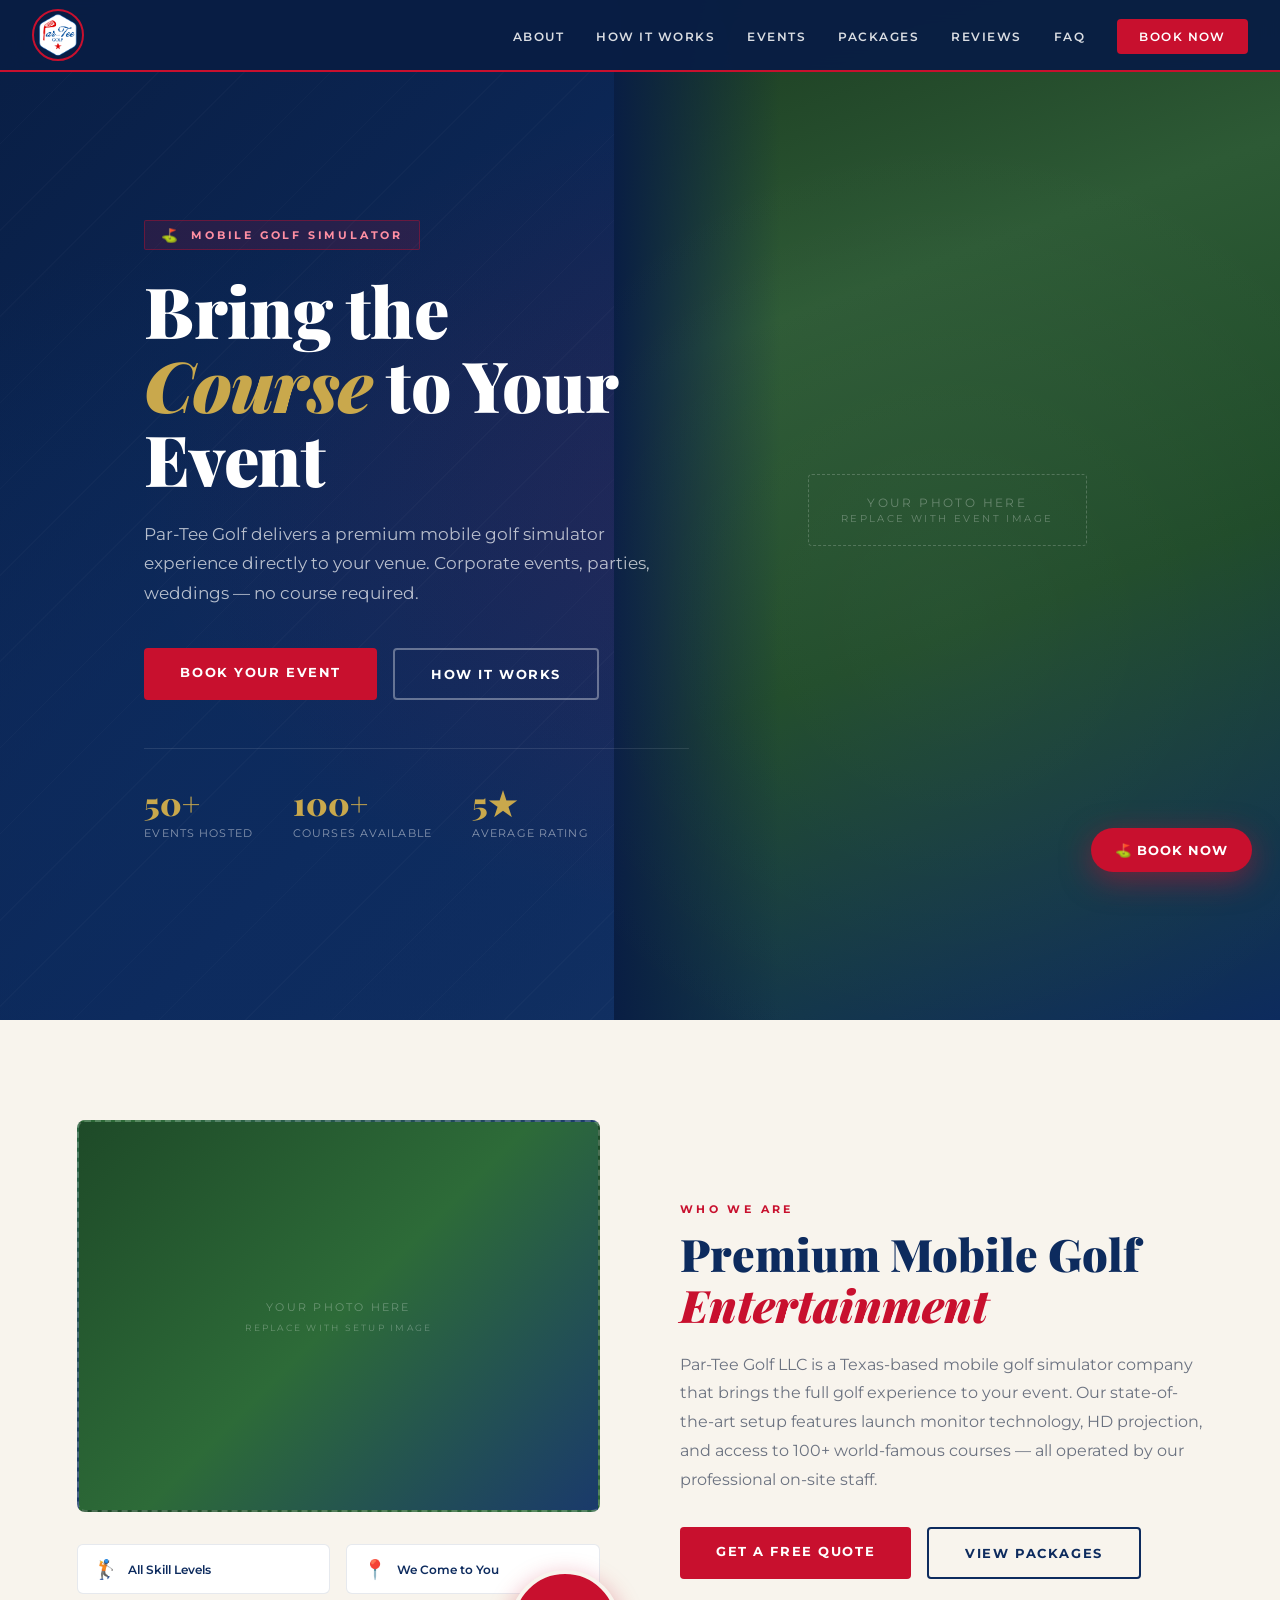
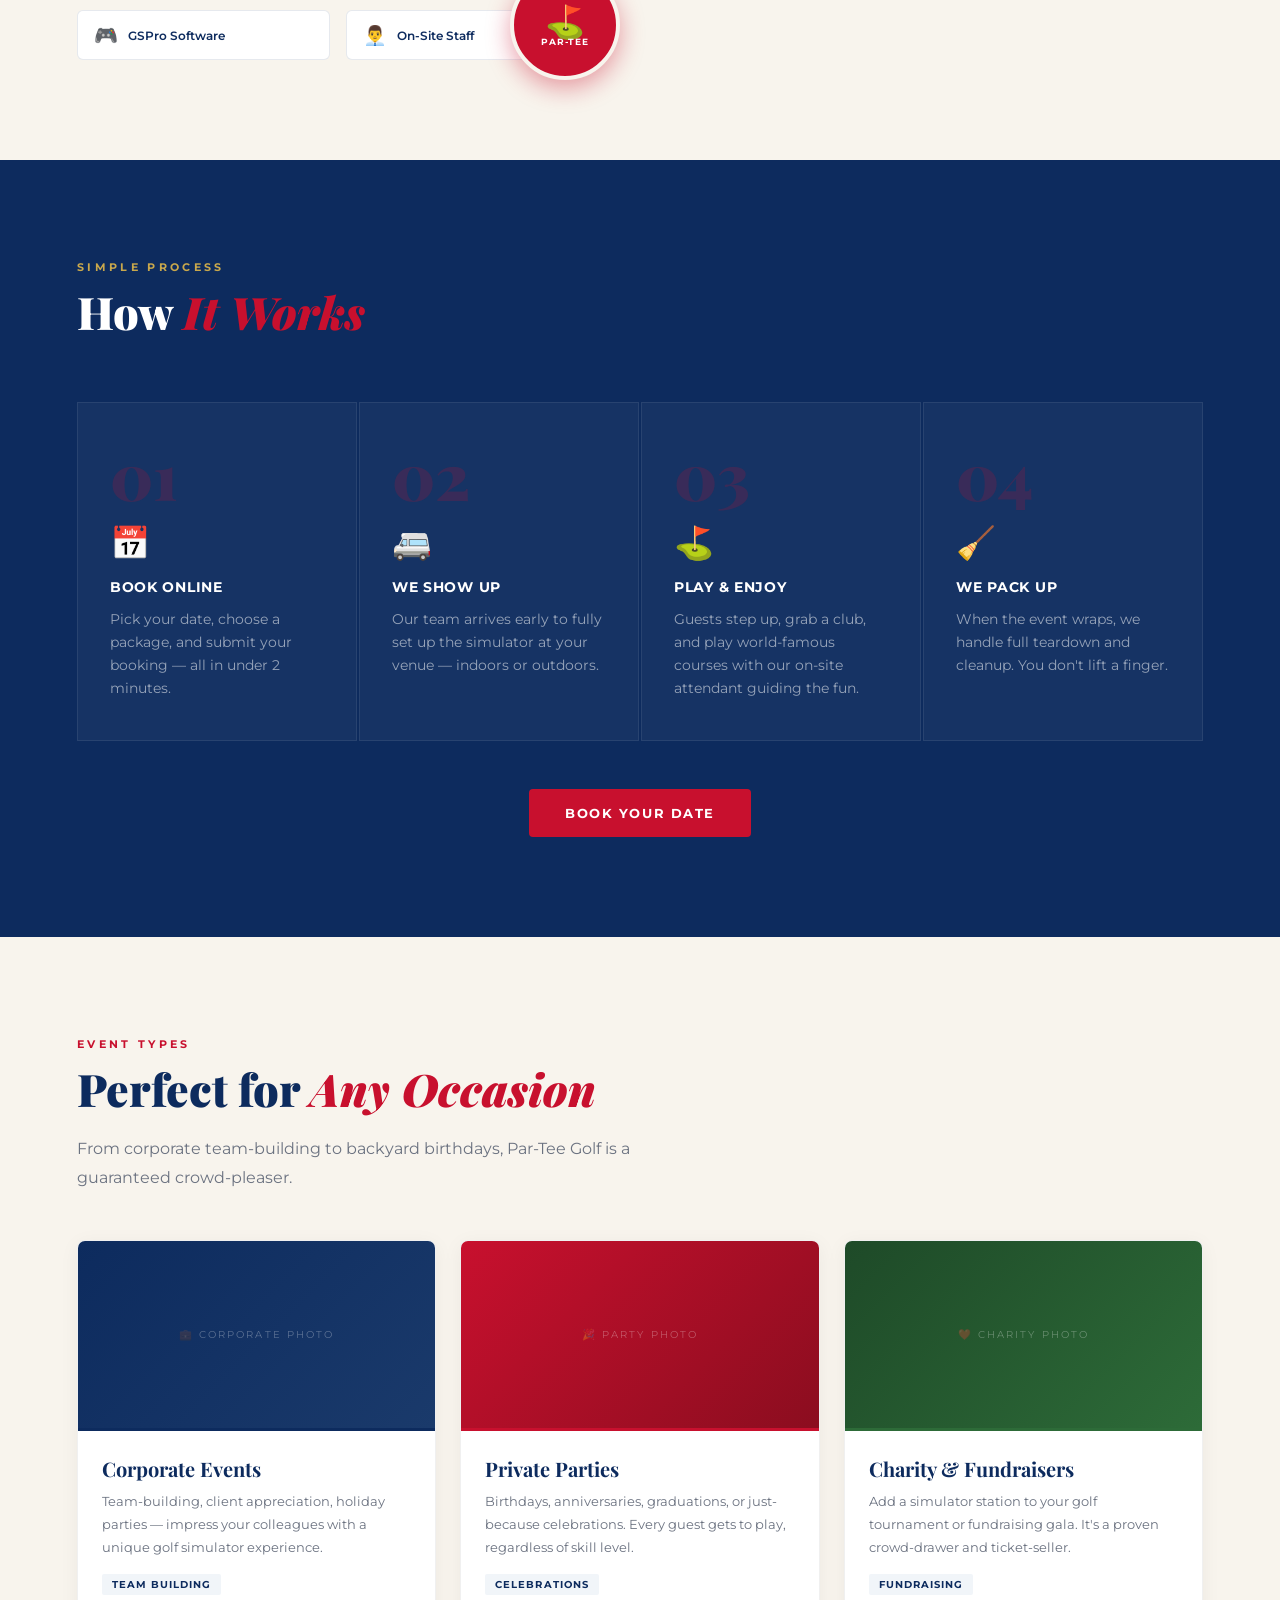
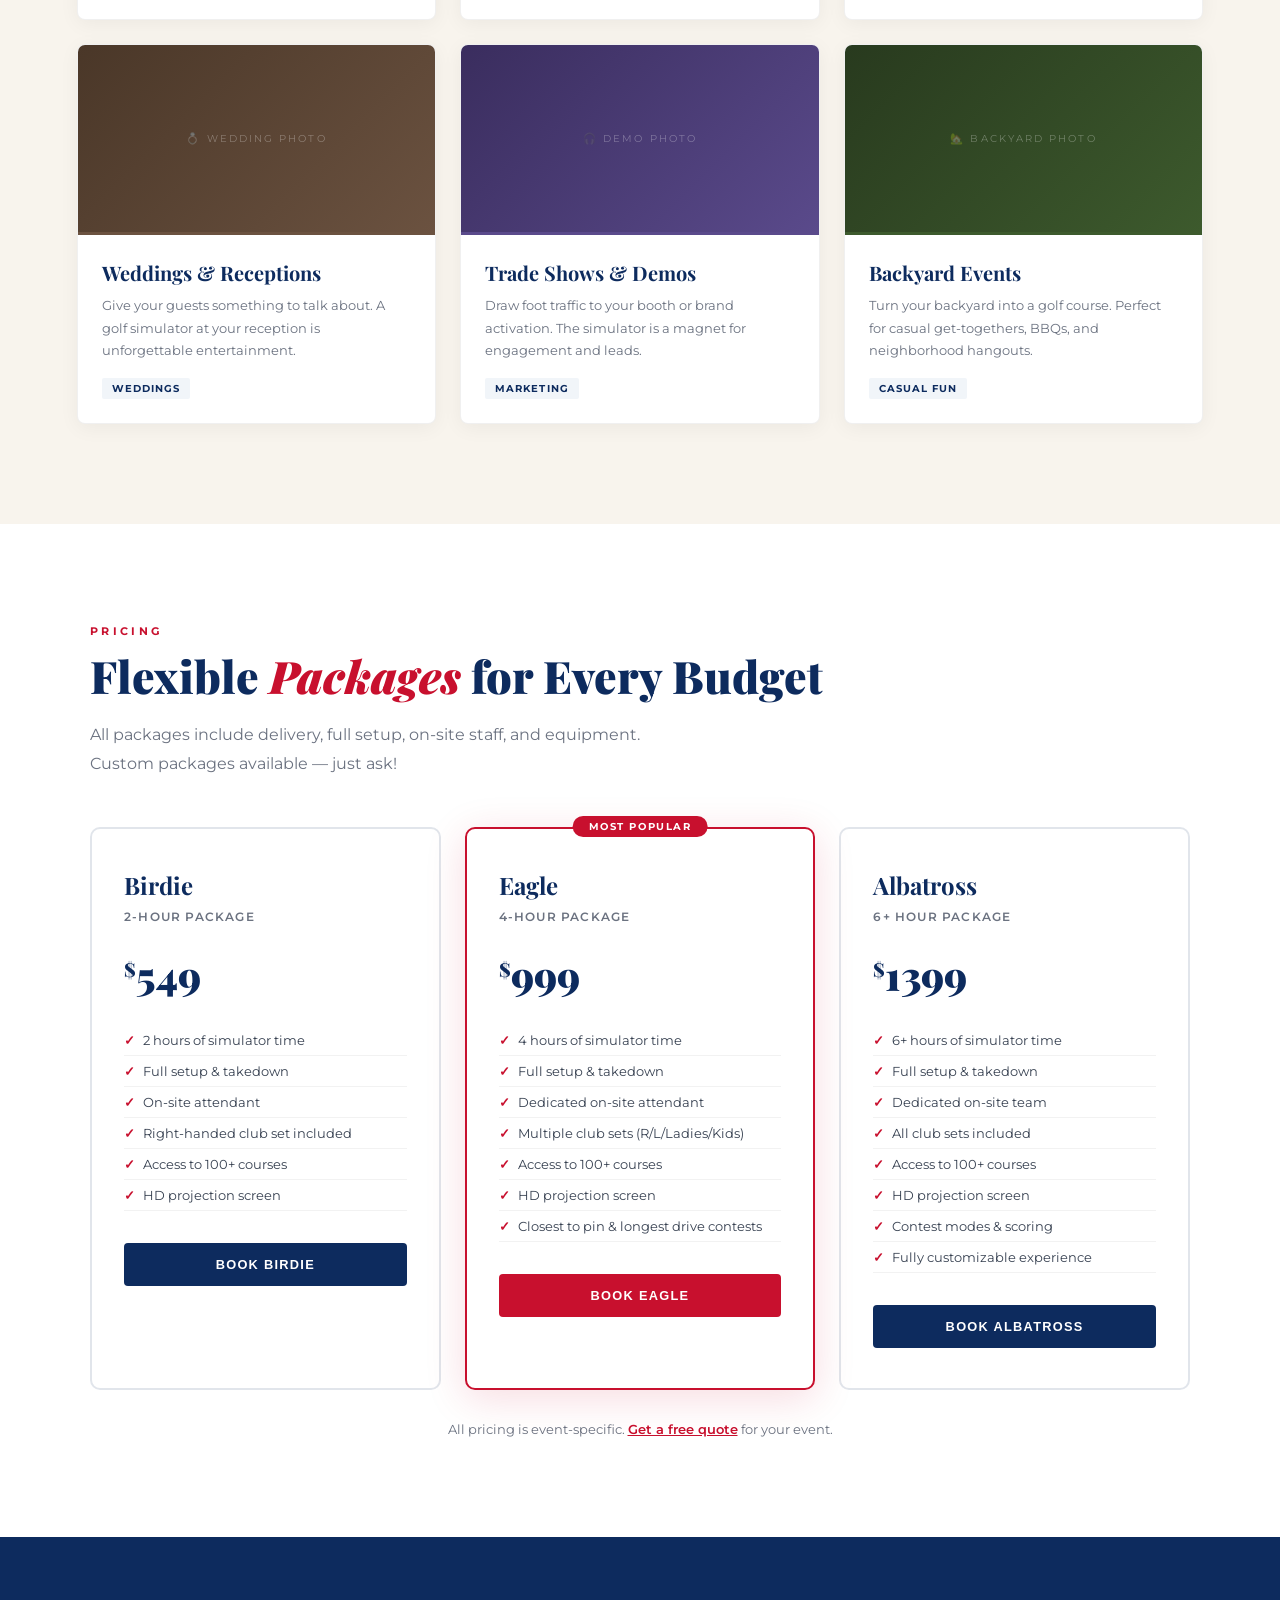
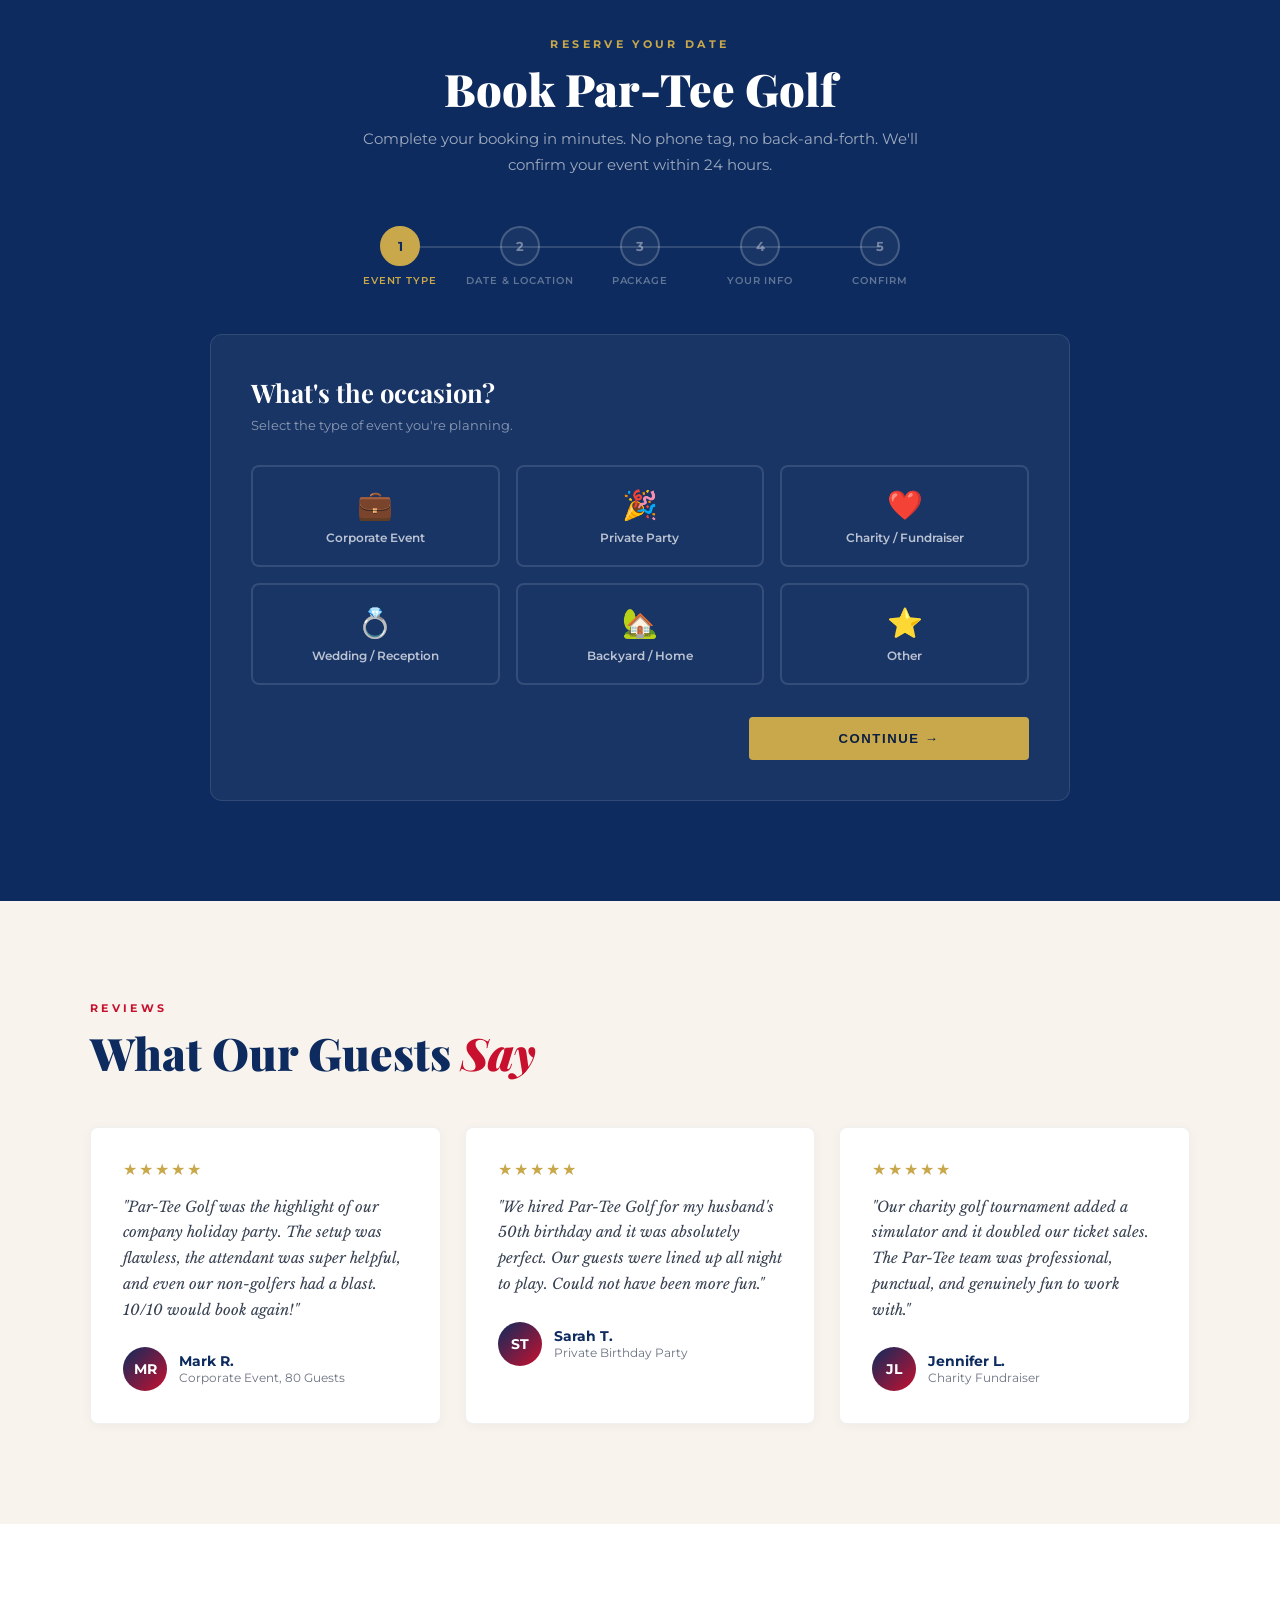
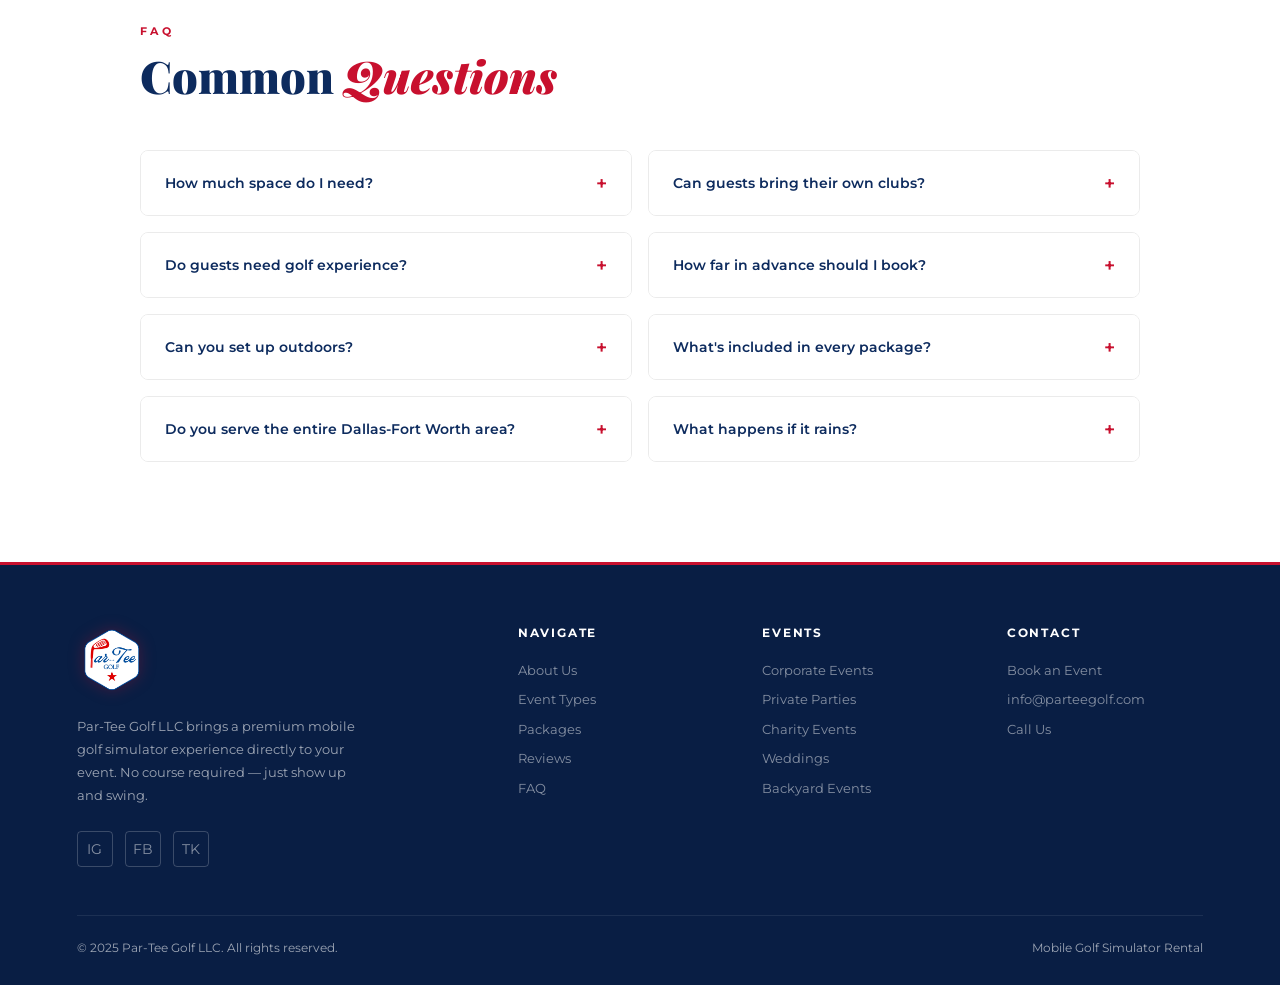
==== Index.html @ a539ea11 "Index.html" ====
<!DOCTYPE html>
<html lang="en">
<head>
<meta charset="UTF-8">
<meta name="viewport" content="width=device-width, initial-scale=1.0">
<title>Par-Tee Golf | Mobile Golf Simulator</title>
<link rel="preconnect" href="https://fonts.googleapis.com">
<link rel="preconnect" href="https://fonts.gstatic.com" crossorigin>
<link href="https://fonts.googleapis.com/css2?family=Playfair+Display:wght@700;900&family=Libre+Baskerville:ital,wght@0,400;0,700;1,400&family=Montserrat:wght@400;500;600;700&display=swap" rel="stylesheet">
<link rel="stylesheet" href="styles.css">
</head>
<body>

<!-- NAV -->
<nav>
  <a class="nav-logo" href="#">
    <img src="logo.png" alt="Par-Tee Golf">
  </a>
  <ul class="nav-links">
    <li><a href="#about">About</a></li>
    <li><a href="#how">How It Works</a></li>
    <li><a href="#services">Events</a></li>
    <li><a href="#packages">Packages</a></li>
    <li><a href="#reviews">Reviews</a></li>
    <li><a href="#faq">FAQ</a></li>
    <li><a href="#booking" class="nav-cta">Book Now</a></li>
  </ul>
</nav>

<!-- HERO -->
<section class="hero" id="home">
  <div class="hero-bg"></div>
  <div class="hero-lines"></div>
  <div class="hero-img-placeholder">
    <div class="hero-photo-label">Your Photo Here<br><small>Replace with event image</small></div>
  </div>
  <div class="hero-content">
    <div class="hero-eyebrow"><span>&#9971;</span> Mobile Golf Simulator</div>
    <h1>Bring the <em>Course</em> to Your Event</h1>
    <p class="hero-sub">Par-Tee Golf delivers a premium mobile golf simulator experience directly to your venue. Corporate events, parties, weddings — no course required.</p>
    <div class="hero-btns">
      <a href="#booking" class="btn-primary">Book Your Event</a>
      <a href="#how" class="btn-outline">How It Works</a>
    </div>
    <div class="hero-stats">
      <div><div class="stat-num">50+</div><div class="stat-label">Events Hosted</div></div>
      <div><div class="stat-num">100+</div><div class="stat-label">Courses Available</div></div>
      <div><div class="stat-num">5&#9733;</div><div class="stat-label">Average Rating</div></div>
    </div>
  </div>
</section>

<!-- ABOUT -->
<section class="about" id="about">
  <div class="about-grid">
    <div class="about-visual">
      <div class="about-photo">Your Photo Here<br><small>Replace with setup image</small></div>
      <div class="about-badge">&#9971;<small>Par-Tee</small></div>
      <div class="about-features">
        <div class="feature-pill"><span class="icon">&#127948;&#65039;</span> All Skill Levels</div>
        <div class="feature-pill"><span class="icon">&#128205;</span> We Come to You</div>
        <div class="feature-pill"><span class="icon">&#127918;</span> GSPro Software</div>
        <div class="feature-pill"><span class="icon">&#128104;&#8205;&#128188;</span> On-Site Staff</div>
      </div>
    </div>
    <div>
      <div class="section-eyebrow">Who We Are</div>
      <h2 class="section-title">Premium Mobile Golf <em>Entertainment</em></h2>
      <p class="section-desc">Par-Tee Golf LLC is a Texas-based mobile golf simulator company that brings the full golf experience to your event. Our state-of-the-art setup features launch monitor technology, HD projection, and access to 100+ world-famous courses — all operated by our professional on-site staff.</p>
      <div style="margin-top:2rem;display:flex;gap:1rem;flex-wrap:wrap;">
        <a href="#booking" class="btn-primary">Get a Free Quote</a>
        <a href="#packages" class="btn-outline" style="color:var(--navy);border-color:var(--navy);">View Packages</a>
      </div>
    </div>
  </div>
</section>

<!-- HOW IT WORKS -->
<section class="how" id="how">
  <div style="max-width:1200px;margin:0 auto;">
    <div class="section-eyebrow" style="color:var(--gold);">Simple Process</div>
    <h2 class="section-title">How <em>It Works</em></h2>
  </div>
  <div class="steps">
    <div class="step">
      <div class="step-num">01</div><div class="step-icon">&#128197;</div>
      <h3>Book Online</h3><p>Pick your date, choose a package, and submit your booking — all in under 2 minutes.</p>
    </div>
    <div class="step">
      <div class="step-num">02</div><div class="step-icon">&#128656;</div>
      <h3>We Show Up</h3><p>Our team arrives early to fully set up the simulator at your venue — indoors or outdoors.</p>
    </div>
    <div class="step">
      <div class="step-num">03</div><div class="step-icon">&#9971;</div>
      <h3>Play &amp; Enjoy</h3><p>Guests step up, grab a club, and play world-famous courses with our on-site attendant guiding the fun.</p>
    </div>
    <div class="step">
      <div class="step-num">04</div><div class="step-icon">&#129529;</div>
      <h3>We Pack Up</h3><p>When the event wraps, we handle full teardown and cleanup. You don't lift a finger.</p>
    </div>
  </div>
  <div style="text-align:center;margin-top:3rem;">
    <a href="#booking" class="btn-primary">Book Your Date</a>
  </div>
</section>

<!-- SERVICES -->
<section class="services" id="services">
  <div style="max-width:1200px;margin:0 auto;">
    <div class="section-eyebrow">Event Types</div>
    <h2 class="section-title">Perfect for <em>Any Occasion</em></h2>
    <p class="section-desc">From corporate team-building to backyard birthdays, Par-Tee Golf is a guaranteed crowd-pleaser.</p>
  </div>
  <div class="services-grid">
    <div class="service-card">
      <div class="service-img corp">&#128188; Corporate Photo</div>
      <div class="service-body"><h3>Corporate Events</h3><p>Team-building, client appreciation, holiday parties — impress your colleagues with a unique golf simulator experience.</p><span class="service-tag">Team Building</span></div>
    </div>
    <div class="service-card">
      <div class="service-img party">&#127881; Party Photo</div>
      <div class="service-body"><h3>Private Parties</h3><p>Birthdays, anniversaries, graduations, or just-because celebrations. Every guest gets to play, regardless of skill level.</p><span class="service-tag">Celebrations</span></div>
    </div>
    <div class="service-card">
      <div class="service-img charity">&#10084;&#65039; Charity Photo</div>
      <div class="service-body"><h3>Charity &amp; Fundraisers</h3><p>Add a simulator station to your golf tournament or fundraising gala. It's a proven crowd-drawer and ticket-seller.</p><span class="service-tag">Fundraising</span></div>
    </div>
    <div class="service-card">
      <div class="service-img wedding">&#128141; Wedding Photo</div>
      <div class="service-body"><h3>Weddings &amp; Receptions</h3><p>Give your guests something to talk about. A golf simulator at your reception is unforgettable entertainment.</p><span class="service-tag">Weddings</span></div>
    </div>
    <div class="service-card">
      <div class="service-img demo">&#127911; Demo Photo</div>
      <div class="service-body"><h3>Trade Shows &amp; Demos</h3><p>Draw foot traffic to your booth or brand activation. The simulator is a magnet for engagement and leads.</p><span class="service-tag">Marketing</span></div>
    </div>
    <div class="service-card">
      <div class="service-img backyard">&#127969; Backyard Photo</div>
      <div class="service-body"><h3>Backyard Events</h3><p>Turn your backyard into a golf course. Perfect for casual get-togethers, BBQs, and neighborhood hangouts.</p><span class="service-tag">Casual Fun</span></div>
    </div>
  </div>
</section>

<!-- PACKAGES -->
<section class="packages" id="packages">
  <div style="max-width:1100px;margin:0 auto;">
    <div class="section-eyebrow">Pricing</div>
    <h2 class="section-title">Flexible <em>Packages</em> for Every Budget</h2>
    <p class="section-desc">All packages include delivery, full setup, on-site staff, and equipment. Custom packages available — just ask!</p>
  </div>
  <div class="packages-grid">
    <div class="pkg">
      <div class="pkg-name">Birdie</div>
      <div class="pkg-duration">2-Hour Package</div>
      <div class="pkg-price"><sup>$</sup>549</div>
      <ul class="pkg-features">
        <li>2 hours of simulator time</li>
        <li>Full setup &amp; takedown</li>
        <li>On-site attendant</li>
        <li>Right-handed club set included</li>
        <li>Access to 100+ courses</li>
        <li>HD projection screen</li>
      </ul>
      <button class="btn-pkg" onclick="startBooking('Birdie')">Book Birdie</button>
    </div>
    <div class="pkg featured">
      <div class="pkg-badge">Most Popular</div>
      <div class="pkg-name">Eagle</div>
      <div class="pkg-duration">4-Hour Package</div>
      <div class="pkg-price"><sup>$</sup>999</div>
      <ul class="pkg-features">
        <li>4 hours of simulator time</li>
        <li>Full setup &amp; takedown</li>
        <li>Dedicated on-site attendant</li>
        <li>Multiple club sets (R/L/Ladies/Kids)</li>
        <li>Access to 100+ courses</li>
        <li>HD projection screen</li>
        <li>Closest to pin &amp; longest drive contests</li>
      </ul>
      <button class="btn-pkg" onclick="startBooking('Eagle')">Book Eagle</button>
    </div>
    <div class="pkg">
      <div class="pkg-name">Albatross</div>
      <div class="pkg-duration">6+ Hour Package</div>
      <div class="pkg-price"><sup>$</sup>1399</div>
      <ul class="pkg-features">
        <li>6+ hours of simulator time</li>
        <li>Full setup &amp; takedown</li>
        <li>Dedicated on-site team</li>
        <li>All club sets included</li>
        <li>Access to 100+ courses</li>
        <li>HD projection screen</li>
        <li>Contest modes &amp; scoring</li>
        <li>Fully customizable experience</li>
      </ul>
      <button class="btn-pkg" onclick="startBooking('Albatross')">Book Albatross</button>
    </div>
  </div>
  <p style="text-align:center;margin-top:2rem;font-size:.8rem;color:var(--gray);">All pricing is event-specific. <a href="#booking" style="color:var(--red);font-weight:600;">Get a free quote</a> for your event.</p>
</section>

<!-- BOOKING -->
<section class="booking" id="booking">
  <div class="booking-wrap">
    <div class="section-eyebrow">Reserve Your Date</div>
    <h2 class="section-title" style="text-align:center;margin-bottom:.75rem;">Book Par-Tee Golf</h2>
    <p class="booking-sub">Complete your booking in minutes. No phone tag, no back-and-forth. We'll confirm your event within 24 hours.</p>

    <!-- Progress -->
    <div class="progress-track" id="progressTrack">
      <div class="prog-step active" id="ps1"><div class="prog-dot">1</div><div class="prog-label">Event Type</div></div>
      <div class="prog-step" id="ps2"><div class="prog-dot">2</div><div class="prog-label">Date &amp; Location</div></div>
      <div class="prog-step" id="ps3"><div class="prog-dot">3</div><div class="prog-label">Package</div></div>
      <div class="prog-step" id="ps4"><div class="prog-dot">4</div><div class="prog-label">Your Info</div></div>
      <div class="prog-step" id="ps5"><div class="prog-dot">5</div><div class="prog-label">Confirm</div></div>
    </div>

    <div class="booking-form-wrap" id="bookingFormWrap">

      <!-- PANEL 1: Event Type -->
      <div class="form-panel active" id="panel1">
        <div class="panel-title">What's the occasion?</div>
        <div class="panel-sub">Select the type of event you're planning.</div>
        <div class="event-picker" id="eventPicker">
          <div class="event-option" onclick="selectEvent(this,'Corporate Event')"><div class="ev-icon">&#128188;</div><div class="ev-label">Corporate Event</div></div>
          <div class="event-option" onclick="selectEvent(this,'Private Party')"><div class="ev-icon">&#127881;</div><div class="ev-label">Private Party</div></div>
          <div class="event-option" onclick="selectEvent(this,'Charity / Fundraiser')"><div class="ev-icon">&#10084;&#65039;</div><div class="ev-label">Charity / Fundraiser</div></div>
          <div class="event-option" onclick="selectEvent(this,'Wedding / Reception')"><div class="ev-icon">&#128141;</div><div class="ev-label">Wedding / Reception</div></div>
          <div class="event-option" onclick="selectEvent(this,'Backyard / Home')"><div class="ev-icon">&#127969;</div><div class="ev-label">Backyard / Home</div></div>
          <div class="event-option" onclick="selectEvent(this,'Other')"><div class="ev-icon">&#11088;</div><div class="ev-label">Other</div></div>
        </div>
        <div class="form-nav">
          <div></div>
          <button class="btn-next" onclick="goToPanel(2)">Continue &#8594;</button>
        </div>
      </div>

      <!-- PANEL 2: Date & Location (Calendar) -->
      <div class="form-panel" id="panel2">
        <div class="panel-title">When &amp; Where?</div>
        <div class="panel-sub">Pick a date from the calendar and choose a time slot.</div>

        <input type="hidden" id="eventDateHidden">
        <input type="hidden" id="eventTimeHidden">

        <!-- Calendar -->
        <div class="cal-wrap">
          <div class="cal-header">
            <button class="cal-nav" id="calPrev" onclick="calPrev()">&#8249;</button>
            <h4 id="calMonthLabel"></h4>
            <button class="cal-nav" id="calNext" onclick="calNext()">&#8250;</button>
          </div>
          <div class="cal-grid" id="calGrid"></div>
          <div class="cal-note">Dates available up to 6 months out. For bookings beyond that, please call us.</div>
        </div>

        <!-- Time slots -->
        <div class="form-group" style="margin-bottom:1.5rem;">
          <label>Preferred Start Time *</label>
          <div class="time-slots">
            <div class="time-slot" onclick="selectTimeSlot(this,'9:00 AM')">9:00 AM</div>
            <div class="time-slot" onclick="selectTimeSlot(this,'10:00 AM')">10:00 AM</div>
            <div class="time-slot" onclick="selectTimeSlot(this,'11:00 AM')">11:00 AM</div>
            <div class="time-slot" onclick="selectTimeSlot(this,'12:00 PM')">12:00 PM</div>
            <div class="time-slot" onclick="selectTimeSlot(this,'1:00 PM')">1:00 PM</div>
            <div class="time-slot" onclick="selectTimeSlot(this,'2:00 PM')">2:00 PM</div>
            <div class="time-slot" onclick="selectTimeSlot(this,'3:00 PM')">3:00 PM</div>
            <div class="time-slot" onclick="selectTimeSlot(this,'4:00 PM')">4:00 PM</div>
            <div class="time-slot" onclick="selectTimeSlot(this,'5:00 PM')">5:00 PM</div>
            <div class="time-slot" onclick="selectTimeSlot(this,'6:00 PM')">6:00 PM</div>
            <div class="time-slot" onclick="selectTimeSlot(this,'7:00 PM')">7:00 PM</div>
            <div class="time-slot" onclick="selectTimeSlot(this,'8:00 PM')">8:00 PM</div>
          </div>
        </div>

        <div class="form-row">
          <div class="form-group">
            <label>Expected Guests *</label>
            <select id="guestCount">
              <option value="">Select range</option>
              <option>10 – 25 guests</option>
              <option>25 – 50 guests</option>
              <option>50 – 100 guests</option>
              <option>100+ guests</option>
            </select>
          </div>
          <div class="form-group">
            <label>Indoor or Outdoor?</label>
            <select id="indoorOutdoor">
              <option value="">Select</option>
              <option>Indoor</option>
              <option>Outdoor</option>
              <option>Not sure yet</option>
            </select>
          </div>
        </div>
        <div class="form-row full">
          <div class="form-group">
            <label>Event Address / Venue *</label>
            <input type="text" id="address" placeholder="123 Main St, City, TX">
          </div>
        </div>
        <div class="form-nav">
          <button class="btn-back" onclick="goToPanel(1)">&#8592; Back</button>
          <button class="btn-next" onclick="goToPanel(3)">Continue &#8594;</button>
        </div>
      </div>

      <!-- PANEL 3: Package -->
      <div class="form-panel" id="panel3">
        <div class="panel-title">Choose Your Package</div>
        <div class="panel-sub">All packages include setup, staffing, and full equipment. Pricing quoted after submission.</div>
        <div class="pkg-picker" id="pkgPicker">
          <div class="pkg-option" onclick="selectPkg(this,'Birdie')"><div class="po-name">&#128038; Birdie</div><div class="po-duration">2 Hours</div>$<div class="po-price">549</div></div>
          <div class="pkg-option" onclick="selectPkg(this,'Eagle')"><div class="po-name">&#129413; Eagle — Most Popular</div><div class="po-duration">4 Hours</div>$<div class="po-price">999</div></div>
          <div class="pkg-option" onclick="selectPkg(this,'Albatross')"><div class="po-name">&#127775; Albatross</div><div class="po-duration">6+ Hours</div>$<div class="po-price">1399</div></div>
          <div class="pkg-option" onclick="selectPkg(this,'Custom')"><div class="po-name">&#9999;&#65039; Custom Package</div><div class="po-duration">Your choice</div><div class="po-price">Let's talk</div></div>
        </div>
        <div class="form-group" style="margin-top:1rem;">
          <label>Any add-on requests or special notes?</label>
          <textarea id="addons" placeholder="e.g. Left-handed clubs needed, longest-drive contest, specific courses..."></textarea>
        </div>
        <div class="form-nav">
          <button class="btn-back" onclick="goToPanel(2)">&#8592; Back</button>
          <button class="btn-next" onclick="goToPanel(4)">Continue &#8594;</button>
        </div>
      </div>

      <!-- PANEL 4: Contact Info -->
      <div class="form-panel" id="panel4">
        <div class="panel-title">Your Contact Info</div>
        <div class="panel-sub">So we can confirm your booking and send details.</div>
        <div class="form-row">
          <div class="form-group"><label>First Name *</label><input type="text" id="firstName" placeholder="Jane"></div>
          <div class="form-group"><label>Last Name *</label><input type="text" id="lastName" placeholder="Smith"></div>
        </div>
        <div class="form-row">
          <div class="form-group"><label>Email Address *</label><input type="email" id="email" placeholder="jane@example.com"></div>
          <div class="form-group"><label>Phone Number *</label><input type="tel" id="phone" placeholder="(555) 000-0000"></div>
        </div>
        <div class="form-row full">
          <div class="form-group">
            <label>How did you hear about us?</label>
            <select id="referral">
              <option value="">Select...</option>
              <option>Google Search</option>
              <option>Instagram</option>
              <option>Facebook</option>
              <option>Friend / Word of Mouth</option>
              <option>Attended a Par-Tee Golf Event</option>
              <option>Other</option>
            </select>
          </div>
        </div>
        <div class="form-nav">
          <button class="btn-back" onclick="goToPanel(3)">&#8592; Back</button>
          <button class="btn-next" onclick="goToPanel(5)">Review Booking &#8594;</button>
        </div>
      </div>

      <!-- PANEL 5: Confirm -->
      <div class="form-panel" id="panel5">
        <div class="panel-title">Review &amp; Confirm</div>
        <div class="panel-sub">Everything look good? Submit your request and we'll reach out within 24 hours to confirm.</div>
        <div class="confirm-box" id="confirmBox"></div>
        <p style="font-size:.75rem;color:rgba(255,255,255,.35);margin-bottom:1.5rem;">By submitting you agree to be contacted by Par-Tee Golf LLC regarding your event booking. No charges are made at this step.</p>
        <div class="form-nav">
          <button class="btn-back" onclick="goToPanel(4)">&#8592; Back</button>
          <button class="btn-submit" onclick="submitBooking()">&#127948;&#65039; Confirm Request</button>
        </div>
      </div>

    </div>

    <!-- SUCCESS -->
    <div class="booking-success" id="bookingSuccess">
      <div class="success-icon">&#9971;</div>
      <h3>You're on the Tee!</h3>
      <p>Thanks for booking with Par-Tee Golf! We've received your request and will be in touch within 24 hours to confirm all the details.</p>
      <a href="#home" class="btn-primary" style="display:inline-block;">Back to Home</a>
    </div>

  </div>
</section>

<!-- TESTIMONIALS -->
<section class="testimonials" id="reviews">
  <div style="max-width:1100px;margin:0 auto;">
    <div class="section-eyebrow">Reviews</div>
    <h2 class="section-title">What Our Guests <em>Say</em></h2>
  </div>
  <div class="testi-grid">
    <div class="testi-card">
      <div class="stars">&#9733;&#9733;&#9733;&#9733;&#9733;</div>
      <p class="testi-text">"Par-Tee Golf was the highlight of our company holiday party. The setup was flawless, the attendant was super helpful, and even our non-golfers had a blast. 10/10 would book again!"</p>
      <div class="testi-author"><div class="testi-avatar">MR</div><div><div class="testi-name">Mark R.</div><div class="testi-role">Corporate Event, 80 Guests</div></div></div>
    </div>
    <div class="testi-card">
      <div class="stars">&#9733;&#9733;&#9733;&#9733;&#9733;</div>
      <p class="testi-text">"We hired Par-Tee Golf for my husband's 50th birthday and it was absolutely perfect. Our guests were lined up all night to play. Could not have been more fun."</p>
      <div class="testi-author"><div class="testi-avatar">ST</div><div><div class="testi-name">Sarah T.</div><div class="testi-role">Private Birthday Party</div></div></div>
    </div>
    <div class="testi-card">
      <div class="stars">&#9733;&#9733;&#9733;&#9733;&#9733;</div>
      <p class="testi-text">"Our charity golf tournament added a simulator and it doubled our ticket sales. The Par-Tee team was professional, punctual, and genuinely fun to work with."</p>
      <div class="testi-author"><div class="testi-avatar">JL</div><div><div class="testi-name">Jennifer L.</div><div class="testi-role">Charity Fundraiser</div></div></div>
    </div>
  </div>
</section>

<!-- FAQ -->
<section class="faq" id="faq">
  <div style="max-width:1000px;margin:0 auto;">
    <div class="section-eyebrow">FAQ</div>
    <h2 class="section-title">Common <em>Questions</em></h2>
  </div>
  <div class="faq-grid">
    <div class="faq-item"><div class="faq-q" onclick="toggleFaq(this)">How much space do I need? <span class="arrow">+</span></div><div class="faq-a">We need approximately 15ft × 18ft of clear space to set up the simulator, giving players room to swing freely and spectators room to watch. We also need access to a standard 120V power outlet.</div></div>
    <div class="faq-item"><div class="faq-q" onclick="toggleFaq(this)">Can guests bring their own clubs? <span class="arrow">+</span></div><div class="faq-a">Absolutely! Par-Tee Golf is compatible with all standard golf clubs. We also provide a right-handed set with every rental, plus optional left-handed, ladies', and kids' sets available upon request.</div></div>
    <div class="faq-item"><div class="faq-q" onclick="toggleFaq(this)">Do guests need golf experience? <span class="arrow">+</span></div><div class="faq-a">Not at all! Our on-site attendant is there to help guests of all skill levels get set up and enjoy themselves. Beginners love it just as much as avid golfers.</div></div>
    <div class="faq-item"><div class="faq-q" onclick="toggleFaq(this)">How far in advance should I book? <span class="arrow">+</span></div><div class="faq-a">We recommend booking at least 2–3 weeks in advance to secure your preferred date. For peak seasons (spring and fall) or large events, 4–6 weeks is ideal. We do accommodate last-minute requests when possible.</div></div>
    <div class="faq-item"><div class="faq-q" onclick="toggleFaq(this)">Can you set up outdoors? <span class="arrow">+</span></div><div class="faq-a">Yes! Our simulator works great outdoors. We do recommend a shaded or tented area for the best screen visibility. We'll work with you to find the ideal setup location at your venue.</div></div>
    <div class="faq-item"><div class="faq-q" onclick="toggleFaq(this)">What's included in every package? <span class="arrow">+</span></div><div class="faq-a">Every package includes delivery, full setup and takedown, a professional on-site attendant, a right-handed club set, HD projection, and access to 100+ courses via GSPro software.</div></div>
    <div class="faq-item"><div class="faq-q" onclick="toggleFaq(this)">Do you serve the entire Dallas-Fort Worth area? <span class="arrow">+</span></div><div class="faq-a">We serve the greater DFW metroplex and surrounding areas. Travel fees may apply for locations beyond a 50-mile radius. Contact us for availability in your area.</div></div>
    <div class="faq-item"><div class="faq-q" onclick="toggleFaq(this)">What happens if it rains? <span class="arrow">+</span></div><div class="faq-a">For outdoor events, we monitor weather closely and will work with you on contingency plans. If the event needs to be rescheduled due to severe weather, we'll accommodate at no extra charge.</div></div>
  </div>
</section>

<!-- FOOTER -->
<footer>
  <div class="footer-grid">
    <div class="footer-brand">
      <img src="logo.png" alt="Par-Tee Golf">
      <p>Par-Tee Golf LLC brings a premium mobile golf simulator experience directly to your event. No course required — just show up and swing.</p>
      <div class="footer-social">
        <a href="#" class="social-btn" title="Instagram">IG</a>
        <a href="#" class="social-btn" title="Facebook">FB</a>
        <a href="#" class="social-btn" title="TikTok">TK</a>
      </div>
    </div>
    <div class="footer-col"><h4>Navigate</h4><ul><li><a href="#about">About Us</a></li><li><a href="#services">Event Types</a></li><li><a href="#packages">Packages</a></li><li><a href="#reviews">Reviews</a></li><li><a href="#faq">FAQ</a></li></ul></div>
    <div class="footer-col"><h4>Events</h4><ul><li><a href="#booking">Corporate Events</a></li><li><a href="#booking">Private Parties</a></li><li><a href="#booking">Charity Events</a></li><li><a href="#booking">Weddings</a></li><li><a href="#booking">Backyard Events</a></li></ul></div>
    <div class="footer-col"><h4>Contact</h4><ul><li><a href="#booking">Book an Event</a></li><li><a href="mailto:info@parteegolf.com">info@parteegolf.com</a></li><li><a href="tel:+1">Call Us</a></li></ul></div>
  </div>
  <div class="footer-bottom">
    <span>&copy; 2025 Par-Tee Golf LLC. All rights reserved.</span>
    <span>Mobile Golf Simulator Rental</span>
  </div>
</footer>

<a href="#booking" class="float-book">&#9971; Book Now</a>

<script src="app.js"></script>
</body>
</html>
---- styles.css ----
:root {
  --navy: #0d2b5e;
  --navy-dark: #091e44;
  --red: #c8102e;
  --red-dark: #a00d24;
  --cream: #f8f4ed;
  --gold: #c9a84c;
  --white: #ffffff;
  --gray: #6b7280;
  --light-gray: #f1f5f9;
}
* { margin: 0; padding: 0; box-sizing: border-box; }
html { scroll-behavior: smooth; }
body { font-family: 'Montserrat', sans-serif; color: #1a1a2e; background: var(--cream); overflow-x: hidden; }

/* NAV */
nav { position: fixed; top: 0; left: 0; right: 0; z-index: 1000; background: rgba(9,30,68,.96); backdrop-filter: blur(10px); border-bottom: 2px solid var(--red); padding: 0 2rem; display: flex; align-items: center; justify-content: space-between; height: 72px; }
.nav-logo { display: flex; align-items: center; gap: 12px; text-decoration: none; }
.nav-logo img { height: 52px; width: 52px; border-radius: 50%; border: 2px solid var(--red); }
.nav-links { display: flex; align-items: center; gap: 2rem; list-style: none; }
.nav-links a { color: rgba(255,255,255,.85); text-decoration: none; font-size: .78rem; font-weight: 600; letter-spacing: .12em; text-transform: uppercase; transition: color .2s; }
.nav-links a:hover { color: var(--gold); }
.nav-cta { background: var(--red); color: white !important; padding: 10px 22px !important; border-radius: 4px; transition: background .2s !important; }
.nav-cta:hover { background: var(--red-dark) !important; }

/* HERO */
.hero { position: relative; min-height: 100vh; background: var(--navy-dark); display: flex; align-items: center; overflow: hidden; }
.hero-bg { position: absolute; inset: 0; background: radial-gradient(ellipse at 70% 50%, rgba(200,16,46,.15) 0%, transparent 60%), radial-gradient(ellipse at 20% 80%, rgba(13,43,94,.8) 0%, transparent 50%), linear-gradient(135deg, #091e44 0%, #0d2b5e 50%, #1a3a6b 100%); }
.hero-lines { position: absolute; inset: 0; background-image: repeating-linear-gradient(-45deg, transparent, transparent 60px, rgba(255,255,255,.018) 60px, rgba(255,255,255,.018) 61px); }
.hero-img-placeholder { position: absolute; right: 0; top: 0; bottom: 0; width: 52%; background: linear-gradient(to right, var(--navy-dark) 0%, transparent 25%), linear-gradient(160deg, #1a3a20 0%, #2d5a35 30%, #1e4a28 60%, #0d2b5e 100%); display: flex; align-items: center; justify-content: center; overflow: hidden; }
.hero-img-placeholder::after { content: ''; position: absolute; inset: 0; background: radial-gradient(circle at 50% 60%, rgba(255,255,255,.04) 0%, transparent 70%); }
.hero-photo-label { position: relative; z-index: 2; text-align: center; color: rgba(255,255,255,.3); font-size: .75rem; letter-spacing: .2em; text-transform: uppercase; border: 1px dashed rgba(255,255,255,.2); padding: 20px 32px; border-radius: 4px; }
.hero-content { position: relative; z-index: 2; padding: 120px 6% 80px; max-width: 680px; }
.hero-eyebrow { display: inline-flex; align-items: center; gap: 10px; background: rgba(200,16,46,.15); border: 1px solid rgba(200,16,46,.4); color: #ff8fa3; font-size: .7rem; font-weight: 700; letter-spacing: .25em; text-transform: uppercase; padding: 6px 16px; border-radius: 2px; margin-bottom: 1.5rem; }
.hero-eyebrow span { color: var(--red); font-size: 1.2em; }
.hero h1 { font-family: 'Playfair Display', serif; font-size: clamp(2.8rem,5.5vw,4.8rem); font-weight: 900; line-height: 1.05; color: white; margin-bottom: 1.5rem; letter-spacing: -.01em; }
.hero h1 em { font-style: italic; color: var(--gold); }
.hero-sub { font-size: 1.05rem; line-height: 1.75; color: rgba(255,255,255,.7); margin-bottom: 2.5rem; max-width: 520px; }
.hero-btns { display: flex; gap: 1rem; flex-wrap: wrap; }
.btn-primary { background: var(--red); color: white; padding: 16px 36px; font-size: .82rem; font-weight: 700; letter-spacing: .12em; text-transform: uppercase; text-decoration: none; border-radius: 4px; border: none; cursor: pointer; transition: background .2s, transform .15s; display: inline-block; }
.btn-primary:hover { background: var(--red-dark); transform: translateY(-1px); }
.btn-outline { background: transparent; color: white; padding: 16px 36px; font-size: .82rem; font-weight: 700; letter-spacing: .12em; text-transform: uppercase; text-decoration: none; border-radius: 4px; border: 2px solid rgba(255,255,255,.35); cursor: pointer; transition: border-color .2s, color .2s; display: inline-block; }
.btn-outline:hover { border-color: var(--gold); color: var(--gold); }
.hero-stats { display: flex; gap: 2.5rem; margin-top: 3rem; padding-top: 2rem; border-top: 1px solid rgba(255,255,255,.1); }
.stat-num { font-family: 'Playfair Display', serif; font-size: 2rem; font-weight: 900; color: var(--gold); }
.stat-label { font-size: .7rem; color: rgba(255,255,255,.5); letter-spacing: .1em; text-transform: uppercase; margin-top: 2px; }

/* SECTION SHARED */
section { padding: 100px 6%; }
.section-eyebrow { font-size: .7rem; font-weight: 700; letter-spacing: .3em; text-transform: uppercase; color: var(--red); margin-bottom: .75rem; }
.section-title { font-family: 'Playfair Display', serif; font-size: clamp(2rem,3.5vw,3rem); font-weight: 900; color: var(--navy); line-height: 1.15; margin-bottom: 1.25rem; }
.section-title em { font-style: italic; color: var(--red); }
.section-desc { font-size: 1rem; line-height: 1.8; color: var(--gray); max-width: 580px; }

/* ABOUT */
.about { background: var(--cream); }
.about-grid { display: grid; grid-template-columns: 1fr 1fr; gap: 80px; align-items: center; max-width: 1200px; margin: 0 auto; }
.about-visual { position: relative; }
.about-photo { width: 100%; aspect-ratio: 4/3; background: linear-gradient(135deg, #1e4a28 0%, #2d6b38 50%, #1a3a6b 100%); border-radius: 8px; display: flex; align-items: center; justify-content: center; color: rgba(255,255,255,.3); font-size: .7rem; letter-spacing: .2em; text-transform: uppercase; border: 2px dashed rgba(255,255,255,.2); flex-direction: column; gap: 8px; }
.about-badge { position: absolute; bottom: -20px; right: -20px; width: 110px; height: 110px; background: var(--red); border-radius: 50%; display: flex; flex-direction: column; align-items: center; justify-content: center; color: white; font-family: 'Playfair Display', serif; font-size: 2rem; font-weight: 900; line-height: 1; border: 4px solid var(--cream); box-shadow: 0 8px 24px rgba(200,16,46,.4); }
.about-badge small { font-size: .55rem; font-family: 'Montserrat', sans-serif; letter-spacing: .1em; text-transform: uppercase; font-weight: 700; margin-top: 2px; }
.about-features { display: grid; grid-template-columns: 1fr 1fr; gap: 1rem; margin-top: 2rem; }
.feature-pill { display: flex; align-items: center; gap: 10px; background: white; border: 1px solid rgba(13,43,94,.1); border-radius: 6px; padding: 12px 16px; font-size: .78rem; font-weight: 600; color: var(--navy); }
.feature-pill .icon { font-size: 1.2rem; }

/* HOW IT WORKS */
.how { background: var(--navy); color: white; }
.how .section-title { color: white; }
.how .section-desc { color: rgba(255,255,255,.6); }
.steps { display: grid; grid-template-columns: repeat(4,1fr); gap: 2px; margin-top: 4rem; max-width: 1200px; margin-left: auto; margin-right: auto; }
.step { background: rgba(255,255,255,.04); border: 1px solid rgba(255,255,255,.08); padding: 2.5rem 2rem; position: relative; transition: background .2s; }
.step:hover { background: rgba(255,255,255,.07); }
.step-num { font-family: 'Playfair Display', serif; font-size: 4rem; font-weight: 900; color: rgba(200,16,46,.2); line-height: 1; margin-bottom: 1rem; }
.step-icon { font-size: 2rem; margin-bottom: 1rem; }
.step h3 { font-size: .9rem; font-weight: 700; letter-spacing: .05em; text-transform: uppercase; margin-bottom: .75rem; color: white; }
.step p { font-size: .85rem; color: rgba(255,255,255,.55); line-height: 1.7; }

/* SERVICES */
.services { background: var(--cream); }
.services-grid { display: grid; grid-template-columns: repeat(3,1fr); gap: 1.5rem; max-width: 1200px; margin: 3rem auto 0; }
.service-card { background: white; border-radius: 8px; overflow: hidden; border: 1px solid rgba(0,0,0,.06); box-shadow: 0 4px 20px rgba(0,0,0,.05); transition: transform .2s, box-shadow .2s; }
.service-card:hover { transform: translateY(-4px); box-shadow: 0 12px 32px rgba(0,0,0,.1); }
.service-img { height: 190px; display: flex; align-items: center; justify-content: center; font-size: .65rem; letter-spacing: .2em; text-transform: uppercase; color: rgba(255,255,255,.3); border-bottom: 3px solid; flex-direction: column; gap: 8px; }
.service-img.corp { background: linear-gradient(135deg, #0d2b5e, #1a3a6b); border-color: var(--navy); }
.service-img.party { background: linear-gradient(135deg, #c8102e, #8b0d1f); border-color: var(--red); }
.service-img.charity { background: linear-gradient(135deg, #1e4a28, #2d6b38); border-color: #2d6b38; }
.service-img.wedding { background: linear-gradient(135deg, #4a3728, #6b5240); border-color: #6b5240; }
.service-img.demo { background: linear-gradient(135deg, #3a2d5e, #5a4a8b); border-color: #5a4a8b; }
.service-img.backyard { background: linear-gradient(135deg, #283a1e, #3d5a2d); border-color: #3d5a2d; }
.service-body { padding: 1.5rem; }
.service-body h3 { font-family: 'Playfair Display', serif; font-size: 1.25rem; font-weight: 700; color: var(--navy); margin-bottom: .5rem; }
.service-body p { font-size: .83rem; color: var(--gray); line-height: 1.7; }
.service-tag { display: inline-block; background: var(--light-gray); color: var(--navy); font-size: .65rem; font-weight: 700; letter-spacing: .1em; text-transform: uppercase; padding: 4px 10px; border-radius: 2px; margin-top: 1rem; }

/* PACKAGES */
.packages { background: white; }
.packages-grid { display: grid; grid-template-columns: repeat(3,1fr); gap: 1.5rem; max-width: 1100px; margin: 3rem auto 0; }
.pkg { border: 2px solid rgba(13,43,94,.12); border-radius: 10px; padding: 2.5rem 2rem; position: relative; transition: border-color .2s, box-shadow .2s; }
.pkg:hover { border-color: var(--navy); box-shadow: 0 8px 30px rgba(13,43,94,.1); }
.pkg.featured { border-color: var(--red); box-shadow: 0 8px 40px rgba(200,16,46,.15); }
.pkg-badge { position: absolute; top: -13px; left: 50%; transform: translateX(-50%); background: var(--red); color: white; font-size: .65rem; font-weight: 700; letter-spacing: .15em; text-transform: uppercase; padding: 4px 16px; border-radius: 20px; white-space: nowrap; }
.pkg-name { font-family: 'Playfair Display', serif; font-size: 1.5rem; font-weight: 700; color: var(--navy); margin-bottom: .5rem; }
.pkg-duration { font-size: .75rem; color: var(--gray); letter-spacing: .1em; text-transform: uppercase; font-weight: 600; margin-bottom: 1.5rem; }
.pkg-price { font-family: 'Playfair Display', serif; font-size: 2.5rem; font-weight: 900; color: var(--navy); margin-bottom: 1.5rem; }
.pkg-price sup { font-size: 1.2rem; vertical-align: super; }
.pkg-price span { font-size: 1rem; color: var(--gray); font-family: 'Montserrat', sans-serif; font-weight: 400; }
.pkg-features { list-style: none; margin-bottom: 2rem; }
.pkg-features li { font-size: .82rem; color: #374151; padding: 7px 0; border-bottom: 1px solid rgba(0,0,0,.05); display: flex; align-items: center; gap: 8px; }
.pkg-features li::before { content: '\2713'; color: var(--red); font-weight: 700; }
.btn-pkg { width: 100%; background: var(--navy); color: white; padding: 14px; border: none; border-radius: 4px; font-size: .8rem; font-weight: 700; letter-spacing: .1em; text-transform: uppercase; cursor: pointer; transition: background .2s; }
.btn-pkg:hover { background: var(--navy-dark); }
.pkg.featured .btn-pkg { background: var(--red); }
.pkg.featured .btn-pkg:hover { background: var(--red-dark); }

/* BOOKING */
.booking { background: var(--navy); color: white; }
.booking-wrap { max-width: 860px; margin: 0 auto; }
.booking .section-title { color: white; text-align: center; }
.booking .section-eyebrow { text-align: center; color: var(--gold); }
.booking-sub { text-align: center; color: rgba(255,255,255,.6); font-size: .95rem; line-height: 1.7; margin-bottom: 3rem; max-width: 600px; margin-left: auto; margin-right: auto; }

/* Progress bar */
.progress-track { display: flex; align-items: center; gap: 0; margin-bottom: 3rem; max-width: 600px; margin-left: auto; margin-right: auto; }
.prog-step { flex: 1; text-align: center; position: relative; }
.prog-step:not(:last-child)::after { content: ''; position: absolute; top: 20px; left: 50%; right: -50%; height: 2px; background: rgba(255,255,255,.15); z-index: 0; }
.prog-step.done:not(:last-child)::after { background: var(--gold); }
.prog-dot { width: 40px; height: 40px; border-radius: 50%; border: 2px solid rgba(255,255,255,.2); background: rgba(255,255,255,.05); display: flex; align-items: center; justify-content: center; font-size: .8rem; font-weight: 700; color: rgba(255,255,255,.4); margin: 0 auto 8px; position: relative; z-index: 1; transition: all .3s; }
.prog-step.active .prog-dot { border-color: var(--gold); background: var(--gold); color: var(--navy); }
.prog-step.done .prog-dot { border-color: var(--gold); background: transparent; color: var(--gold); }
.prog-label { font-size: .62rem; font-weight: 600; letter-spacing: .1em; text-transform: uppercase; color: rgba(255,255,255,.35); }
.prog-step.active .prog-label { color: var(--gold); }
.prog-step.done .prog-label { color: rgba(255,255,255,.5); }

/* Form panels */
.booking-form-wrap { background: rgba(255,255,255,.05); border: 1px solid rgba(255,255,255,.1); border-radius: 12px; padding: 2.5rem; }
.form-panel { display: none; }
.form-panel.active { display: block; animation: slideIn .3s ease; }
@keyframes slideIn { from { opacity: 0; transform: translateX(20px); } to { opacity: 1; transform: translateX(0); } }
.panel-title { font-family: 'Playfair Display', serif; font-size: 1.6rem; font-weight: 700; color: white; margin-bottom: .5rem; }
.panel-sub { font-size: .83rem; color: rgba(255,255,255,.5); margin-bottom: 2rem; }
.form-row { display: grid; grid-template-columns: 1fr 1fr; gap: 1rem; margin-bottom: 1rem; }
.form-row.full { grid-template-columns: 1fr; }
.form-group { display: flex; flex-direction: column; gap: 6px; }
.form-group label { font-size: .72rem; font-weight: 600; letter-spacing: .1em; text-transform: uppercase; color: rgba(255,255,255,.6); }
.form-group input, .form-group select, .form-group textarea { background: rgba(255,255,255,.07); border: 1px solid rgba(255,255,255,.15); border-radius: 6px; color: white; padding: 12px 14px; font-size: .9rem; font-family: 'Montserrat', sans-serif; transition: border-color .2s; outline: none; }
.form-group input:focus, .form-group select:focus, .form-group textarea:focus { border-color: var(--gold); }
.form-group select option { background: var(--navy-dark); }
.form-group textarea { resize: vertical; min-height: 100px; }
.form-group input::placeholder, .form-group textarea::placeholder { color: rgba(255,255,255,.25); }

/* Event type cards */
.event-picker { display: grid; grid-template-columns: repeat(3,1fr); gap: 1rem; margin-bottom: 1.5rem; }
.event-option { border: 2px solid rgba(255,255,255,.12); border-radius: 8px; padding: 1.25rem 1rem; text-align: center; cursor: pointer; transition: border-color .2s, background .2s; }
.event-option:hover { border-color: rgba(255,255,255,.3); }
.event-option.selected { border-color: var(--gold); background: rgba(201,168,76,.1); }
.event-option .ev-icon { font-size: 1.8rem; margin-bottom: .5rem; }
.event-option .ev-label { font-size: .75rem; font-weight: 600; color: rgba(255,255,255,.7); }
.event-option.selected .ev-label { color: var(--gold); }

/* Package selector in booking */
.pkg-picker { display: grid; grid-template-columns: repeat(3,1fr); gap: 1rem; margin-bottom: 1.5rem; }
.pkg-option { border: 2px solid rgba(255,255,255,.12); border-radius: 8px; padding: 1.25rem 1rem; cursor: pointer; transition: border-color .2s, background .2s; }
.pkg-option:hover { border-color: rgba(255,255,255,.3); }
.pkg-option.selected { border-color: var(--gold); background: rgba(201,168,76,.1); }
.pkg-option .po-name { font-weight: 700; font-size: .9rem; color: white; margin-bottom: 4px; }
.pkg-option .po-duration { font-size: .7rem; color: rgba(255,255,255,.5); text-transform: uppercase; letter-spacing: .08em; margin-bottom: 8px; }
.pkg-option .po-price { font-family: 'Playfair Display', serif; font-size: 1.4rem; font-weight: 900; color: var(--gold); }

/* Confirmation */
.confirm-box { background: rgba(255,255,255,.05); border: 1px solid rgba(255,255,255,.12); border-radius: 8px; padding: 1.5rem; margin-bottom: 1.5rem; }
.confirm-row { display: flex; justify-content: space-between; padding: 8px 0; border-bottom: 1px solid rgba(255,255,255,.06); font-size: .85rem; }
.confirm-row:last-child { border-bottom: none; }
.confirm-row .cr-label { color: rgba(255,255,255,.5); }
.confirm-row .cr-val { color: white; font-weight: 600; }
.form-nav { display: flex; justify-content: space-between; align-items: center; margin-top: 2rem; gap: 1rem; }
.btn-back { background: transparent; color: rgba(255,255,255,.5); border: 1px solid rgba(255,255,255,.2); padding: 13px 28px; border-radius: 4px; font-size: .8rem; font-weight: 700; letter-spacing: .1em; text-transform: uppercase; cursor: pointer; transition: all .2s; }
.btn-back:hover { color: white; border-color: rgba(255,255,255,.5); }
.btn-next { background: var(--gold); color: var(--navy-dark); border: none; padding: 14px 40px; border-radius: 4px; font-size: .82rem; font-weight: 700; letter-spacing: .12em; text-transform: uppercase; cursor: pointer; transition: background .2s, transform .15s; flex: 1; max-width: 280px; }
.btn-next:hover { background: #b8962a; transform: translateY(-1px); }
.btn-submit { background: var(--red); color: white; border: none; padding: 14px 40px; border-radius: 4px; font-size: .82rem; font-weight: 700; letter-spacing: .12em; text-transform: uppercase; cursor: pointer; transition: background .2s; flex: 1; max-width: 280px; }
.btn-submit:hover { background: var(--red-dark); }

/* Success state */
.booking-success { display: none; text-align: center; padding: 3rem; }
.success-icon { width: 80px; height: 80px; background: rgba(201,168,76,.15); border: 2px solid var(--gold); border-radius: 50%; display: flex; align-items: center; justify-content: center; font-size: 2rem; margin: 0 auto 1.5rem; }
.booking-success h3 { font-family: 'Playfair Display', serif; font-size: 2rem; font-weight: 700; color: white; margin-bottom: .75rem; }
.booking-success p { color: rgba(255,255,255,.6); font-size: .95rem; line-height: 1.7; max-width: 400px; margin: 0 auto 2rem; }

/* CALENDAR */
.cal-wrap { margin-bottom: 1.5rem; }
.cal-header { display: flex; justify-content: space-between; align-items: center; margin-bottom: 1rem; }
.cal-header h4 { font-family: 'Playfair Display', serif; font-size: 1.1rem; color: white; }
.cal-nav { background: transparent; border: 1px solid rgba(255,255,255,.2); color: white; width: 36px; height: 36px; border-radius: 4px; cursor: pointer; font-size: 1rem; transition: border-color .2s; }
.cal-nav:hover { border-color: var(--gold); color: var(--gold); }
.cal-nav:disabled { opacity: .3; cursor: not-allowed; }
.cal-grid { display: grid; grid-template-columns: repeat(7,1fr); gap: 4px; text-align: center; }
.cal-day-label { font-size: .6rem; font-weight: 700; letter-spacing: .1em; text-transform: uppercase; color: rgba(255,255,255,.35); padding: 6px 0; }
.cal-day { padding: 10px 4px; font-size: .8rem; border-radius: 6px; cursor: pointer; color: rgba(255,255,255,.7); transition: all .15s; border: 1px solid transparent; }
.cal-day:hover:not(.disabled):not(.empty) { background: rgba(255,255,255,.1); }
.cal-day.selected { background: var(--gold); color: var(--navy-dark); font-weight: 700; }
.cal-day.today { border-color: var(--gold); }
.cal-day.disabled { color: rgba(255,255,255,.15); cursor: not-allowed; }
.cal-day.empty { cursor: default; }
.cal-note { font-size: .7rem; color: rgba(255,255,255,.35); margin-top: .75rem; font-style: italic; }

/* TIME SLOT PICKER */
.time-slots { display: grid; grid-template-columns: repeat(4,1fr); gap: .5rem; margin-bottom: 1.5rem; }
.time-slot { padding: 10px; text-align: center; font-size: .78rem; font-weight: 600; border: 1px solid rgba(255,255,255,.12); border-radius: 6px; cursor: pointer; color: rgba(255,255,255,.6); transition: all .15s; }
.time-slot:hover { border-color: rgba(255,255,255,.3); }
.time-slot.selected { border-color: var(--gold); background: rgba(201,168,76,.1); color: var(--gold); }

/* TESTIMONIALS */
.testimonials { background: var(--cream); }
.testi-grid { display: grid; grid-template-columns: repeat(3,1fr); gap: 1.5rem; max-width: 1100px; margin: 3rem auto 0; }
.testi-card { background: white; border-radius: 8px; padding: 2rem; border: 1px solid rgba(0,0,0,.06); box-shadow: 0 2px 12px rgba(0,0,0,.04); }
.stars { color: var(--gold); font-size: 1rem; margin-bottom: 1rem; letter-spacing: 2px; }
.testi-text { font-family: 'Libre Baskerville', serif; font-style: italic; font-size: .92rem; line-height: 1.75; color: #374151; margin-bottom: 1.5rem; }
.testi-author { display: flex; align-items: center; gap: 12px; }
.testi-avatar { width: 44px; height: 44px; border-radius: 50%; background: linear-gradient(135deg, var(--navy), var(--red)); display: flex; align-items: center; justify-content: center; color: white; font-weight: 700; font-size: .9rem; }
.testi-name { font-weight: 700; font-size: .85rem; color: var(--navy); }
.testi-role { font-size: .72rem; color: var(--gray); margin-top: 2px; }

/* FAQ */
.faq { background: white; }
.faq-grid { display: grid; grid-template-columns: 1fr 1fr; gap: 1rem; max-width: 1000px; margin: 3rem auto 0; }
.faq-item { border: 1px solid rgba(0,0,0,.08); border-radius: 8px; overflow: hidden; }
.faq-q { display: flex; justify-content: space-between; align-items: center; padding: 1.25rem 1.5rem; cursor: pointer; font-weight: 600; font-size: .88rem; color: var(--navy); background: white; transition: background .2s; }
.faq-q:hover { background: var(--light-gray); }
.faq-q .arrow { font-size: 1.2rem; color: var(--red); transition: transform .25s; }
.faq-item.open .faq-q .arrow { transform: rotate(45deg); }
.faq-a { max-height: 0; overflow: hidden; transition: max-height .3s ease, padding .3s; background: var(--light-gray); font-size: .83rem; line-height: 1.8; color: var(--gray); padding: 0 1.5rem; }
.faq-item.open .faq-a { max-height: 200px; padding: 1rem 1.5rem; }

/* FOOTER */
footer { background: var(--navy-dark); color: rgba(255,255,255,.6); padding: 60px 6% 30px; border-top: 3px solid var(--red); }
.footer-grid { display: grid; grid-template-columns: 2fr 1fr 1fr 1fr; gap: 3rem; max-width: 1200px; margin: 0 auto 3rem; }
.footer-brand img { height: 70px; margin-bottom: 1rem; filter: drop-shadow(0 0 8px rgba(200,16,46,.3)); }
.footer-brand p { font-size: .82rem; line-height: 1.75; max-width: 280px; margin-bottom: 1.5rem; }
.footer-social { display: flex; gap: 12px; }
.social-btn { width: 36px; height: 36px; border: 1px solid rgba(255,255,255,.2); border-radius: 4px; display: flex; align-items: center; justify-content: center; color: rgba(255,255,255,.5); font-size: .9rem; text-decoration: none; transition: border-color .2s, color .2s; }
.social-btn:hover { border-color: var(--gold); color: var(--gold); }
.footer-col h4 { color: white; font-size: .75rem; font-weight: 700; letter-spacing: .15em; text-transform: uppercase; margin-bottom: 1.25rem; }
.footer-col ul { list-style: none; }
.footer-col li { margin-bottom: .65rem; }
.footer-col a { color: rgba(255,255,255,.5); text-decoration: none; font-size: .82rem; transition: color .2s; }
.footer-col a:hover { color: var(--gold); }
.footer-bottom { max-width: 1200px; margin: 0 auto; border-top: 1px solid rgba(255,255,255,.08); padding-top: 1.5rem; display: flex; justify-content: space-between; align-items: center; font-size: .75rem; }

/* FLOATING BOOK BTN */
.float-book { position: fixed; bottom: 28px; right: 28px; background: var(--red); color: white; padding: 14px 24px; border-radius: 50px; font-size: .82rem; font-weight: 700; letter-spacing: .08em; text-transform: uppercase; text-decoration: none; box-shadow: 0 8px 30px rgba(200,16,46,.5); z-index: 900; transition: transform .2s, box-shadow .2s; display: flex; align-items: center; gap: 8px; }
.float-book:hover { transform: translateY(-2px); box-shadow: 0 12px 36px rgba(200,16,46,.6); }

/* RESPONSIVE */
@media (max-width: 900px) {
  .about-grid { grid-template-columns: 1fr; gap: 40px; }
  .steps { grid-template-columns: 1fr 1fr; }
  .services-grid { grid-template-columns: 1fr 1fr; }
  .packages-grid { grid-template-columns: 1fr; max-width: 480px; }
  .testi-grid { grid-template-columns: 1fr; }
  .faq-grid { grid-template-columns: 1fr; }
  .footer-grid { grid-template-columns: 1fr 1fr; }
  .event-picker { grid-template-columns: repeat(2,1fr); }
  .pkg-picker { grid-template-columns: 1fr; }
  .nav-links { display: none; }
  .hero-img-placeholder { display: none; }
  .time-slots { grid-template-columns: repeat(3,1fr); }
}
@media (max-width: 600px) {
  section { padding: 70px 5%; }
  .hero-content { padding: 100px 5% 60px; }
  .services-grid { grid-template-columns: 1fr; }
  .steps { grid-template-columns: 1fr; }
  .form-row { grid-template-columns: 1fr; }
  .event-picker { grid-template-columns: repeat(2,1fr); }
  .footer-grid { grid-template-columns: 1fr; }
  .footer-bottom { flex-direction: column; gap: 8px; text-align: center; }
  .hero-stats { gap: 1.5rem; }
  .time-slots { grid-template-columns: repeat(2,1fr); }
  .cal-day { padding: 8px 2px; font-size: .72rem; }
}
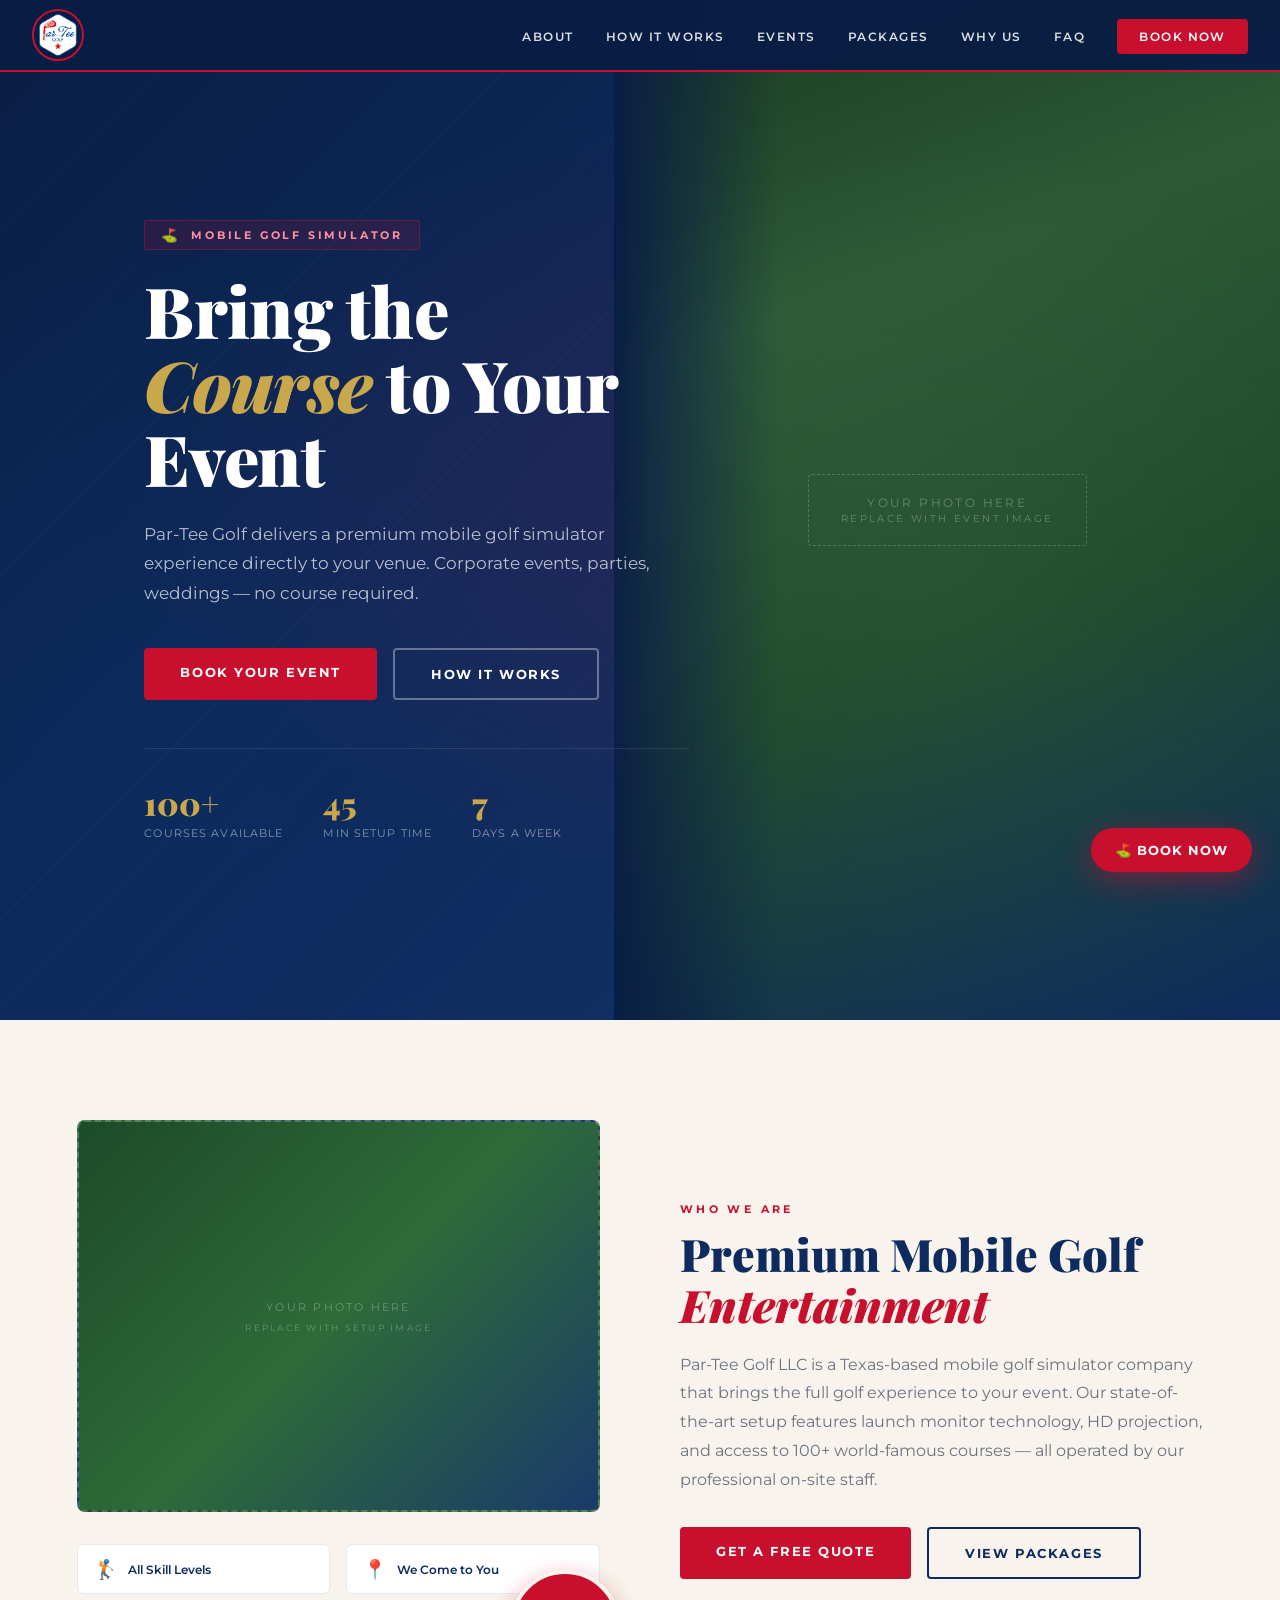
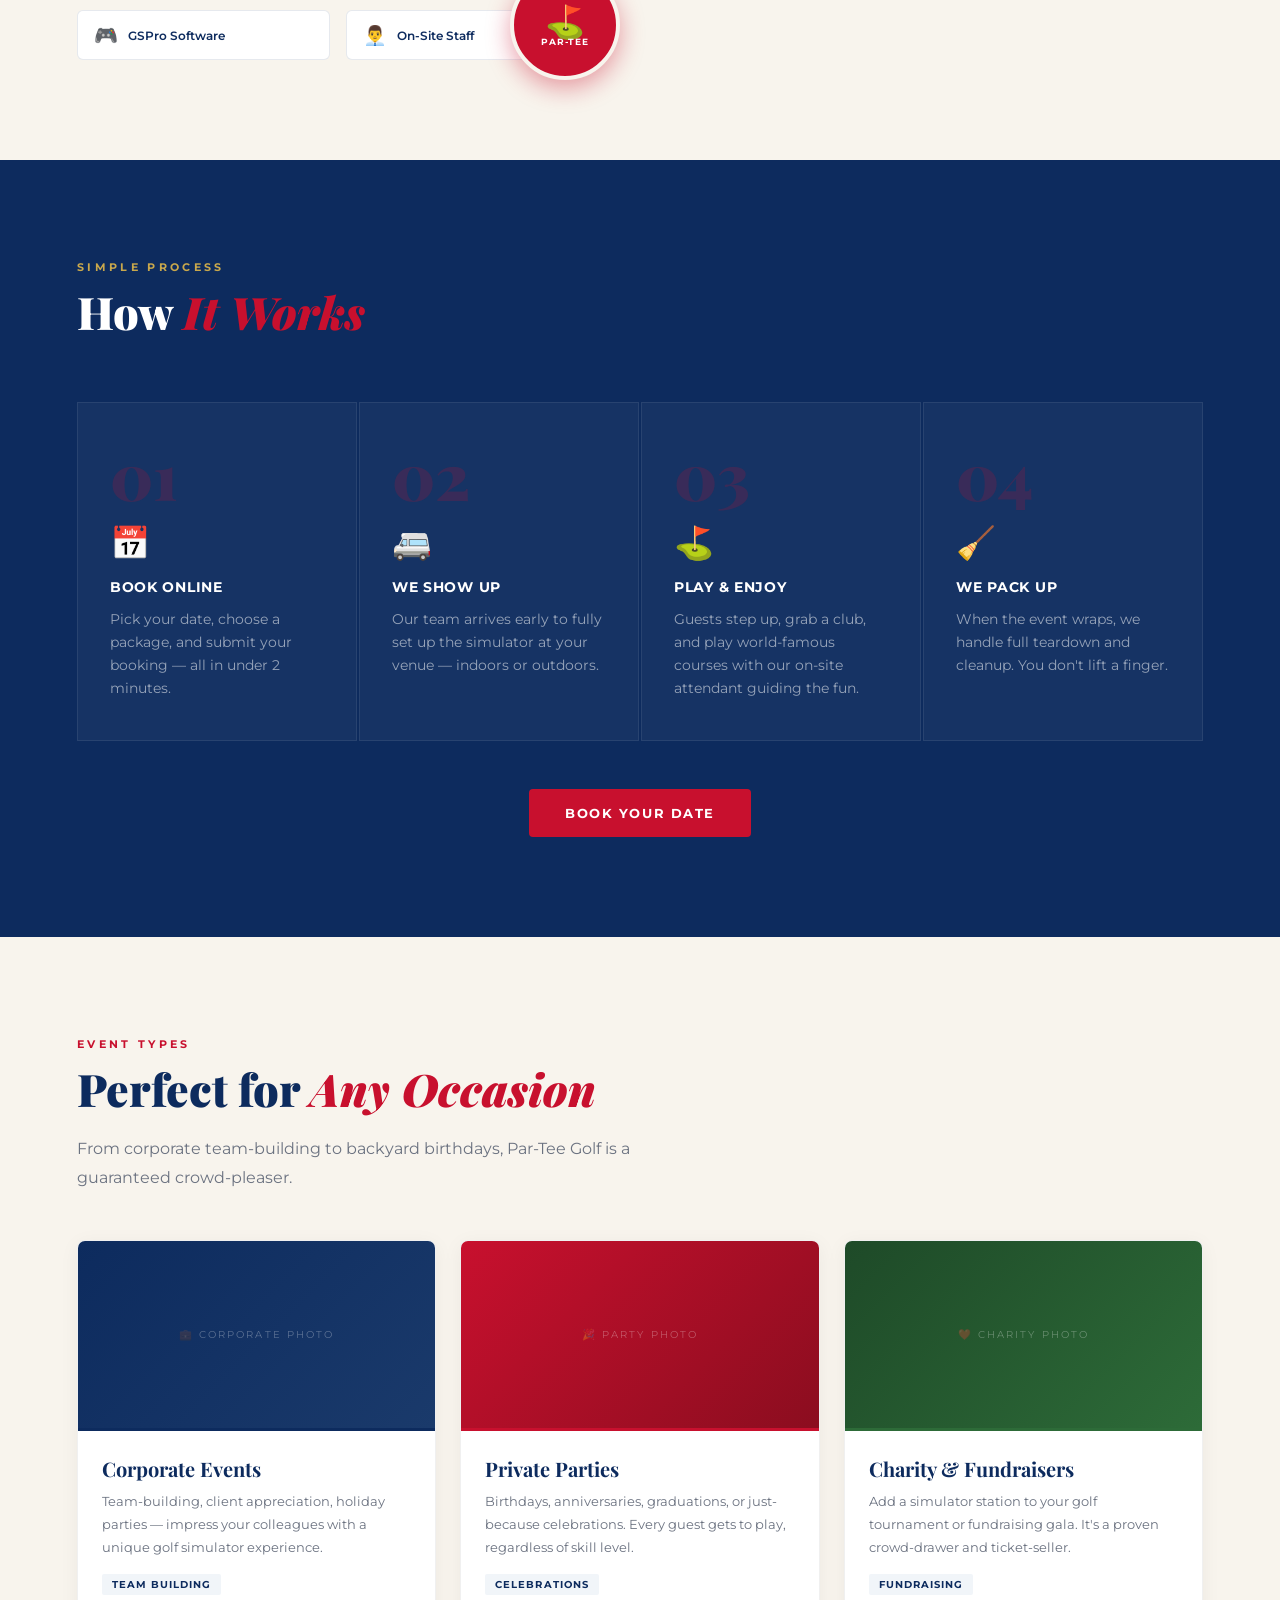
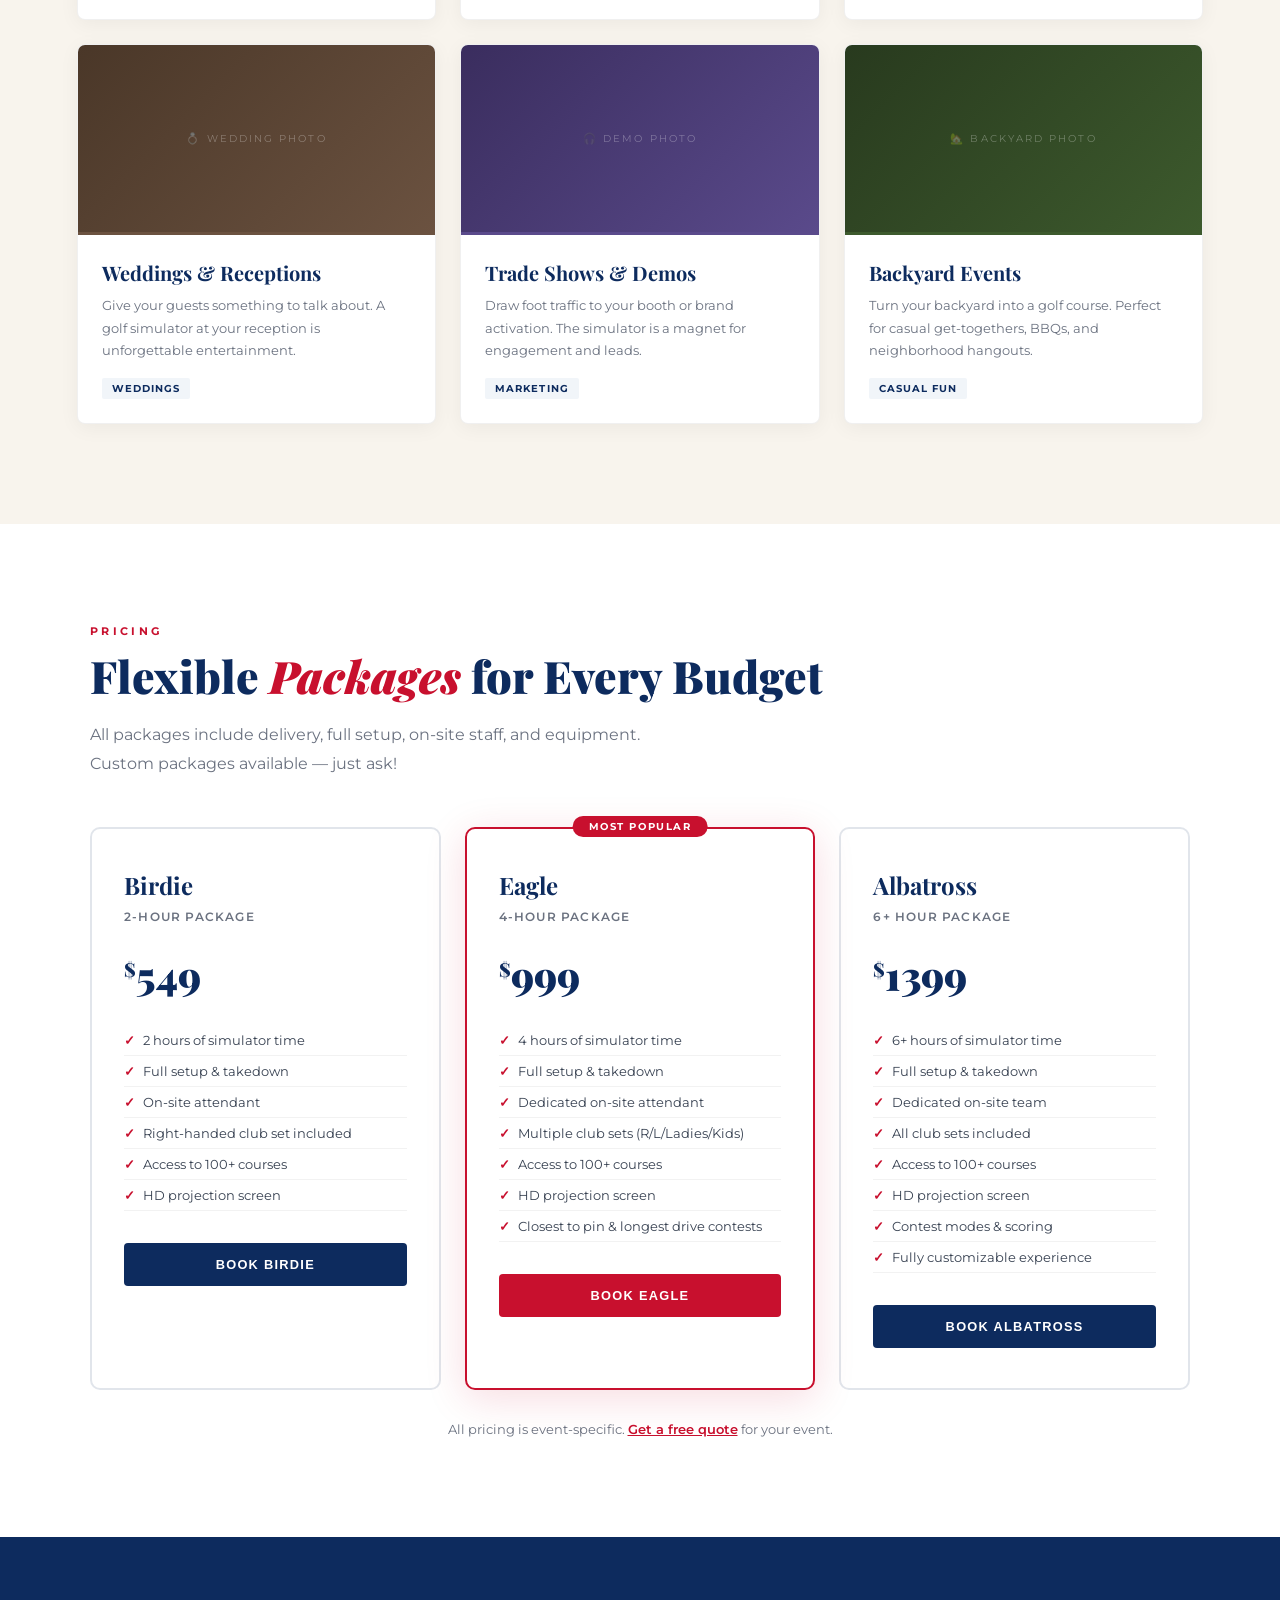
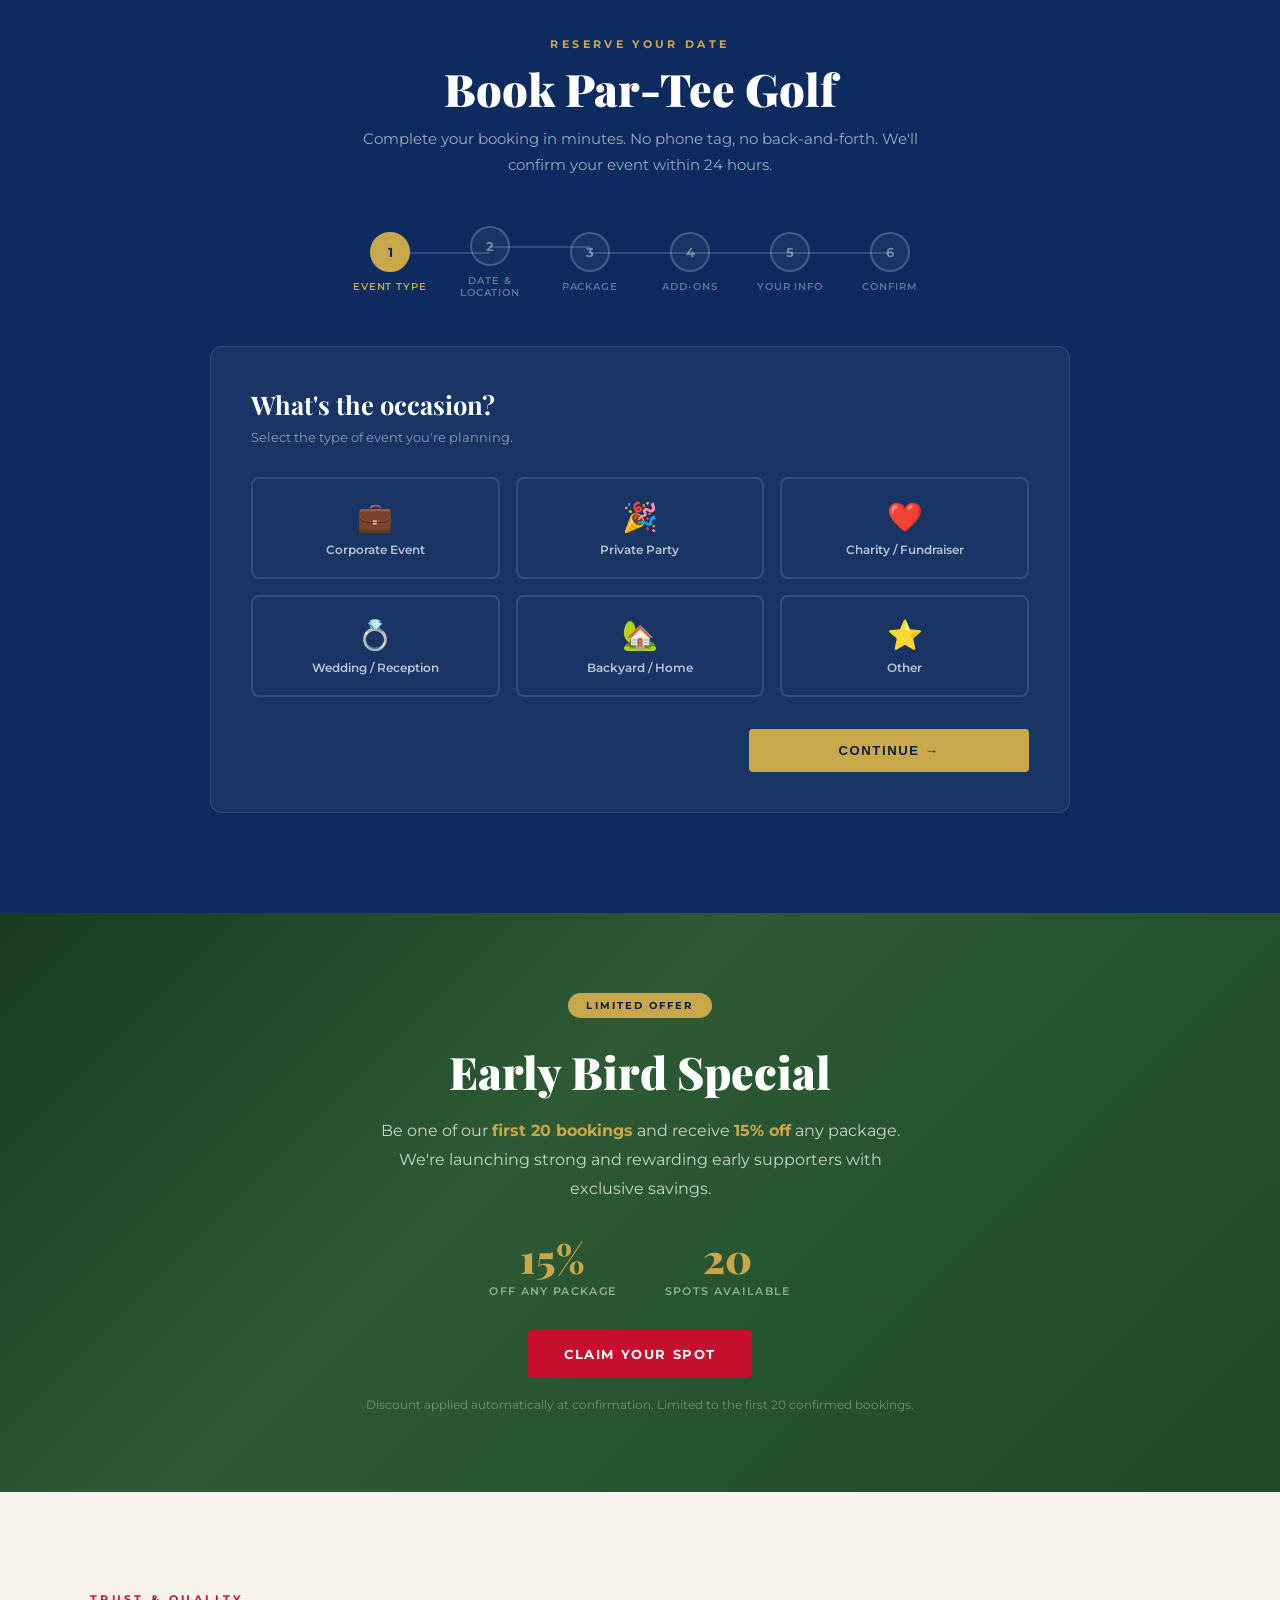
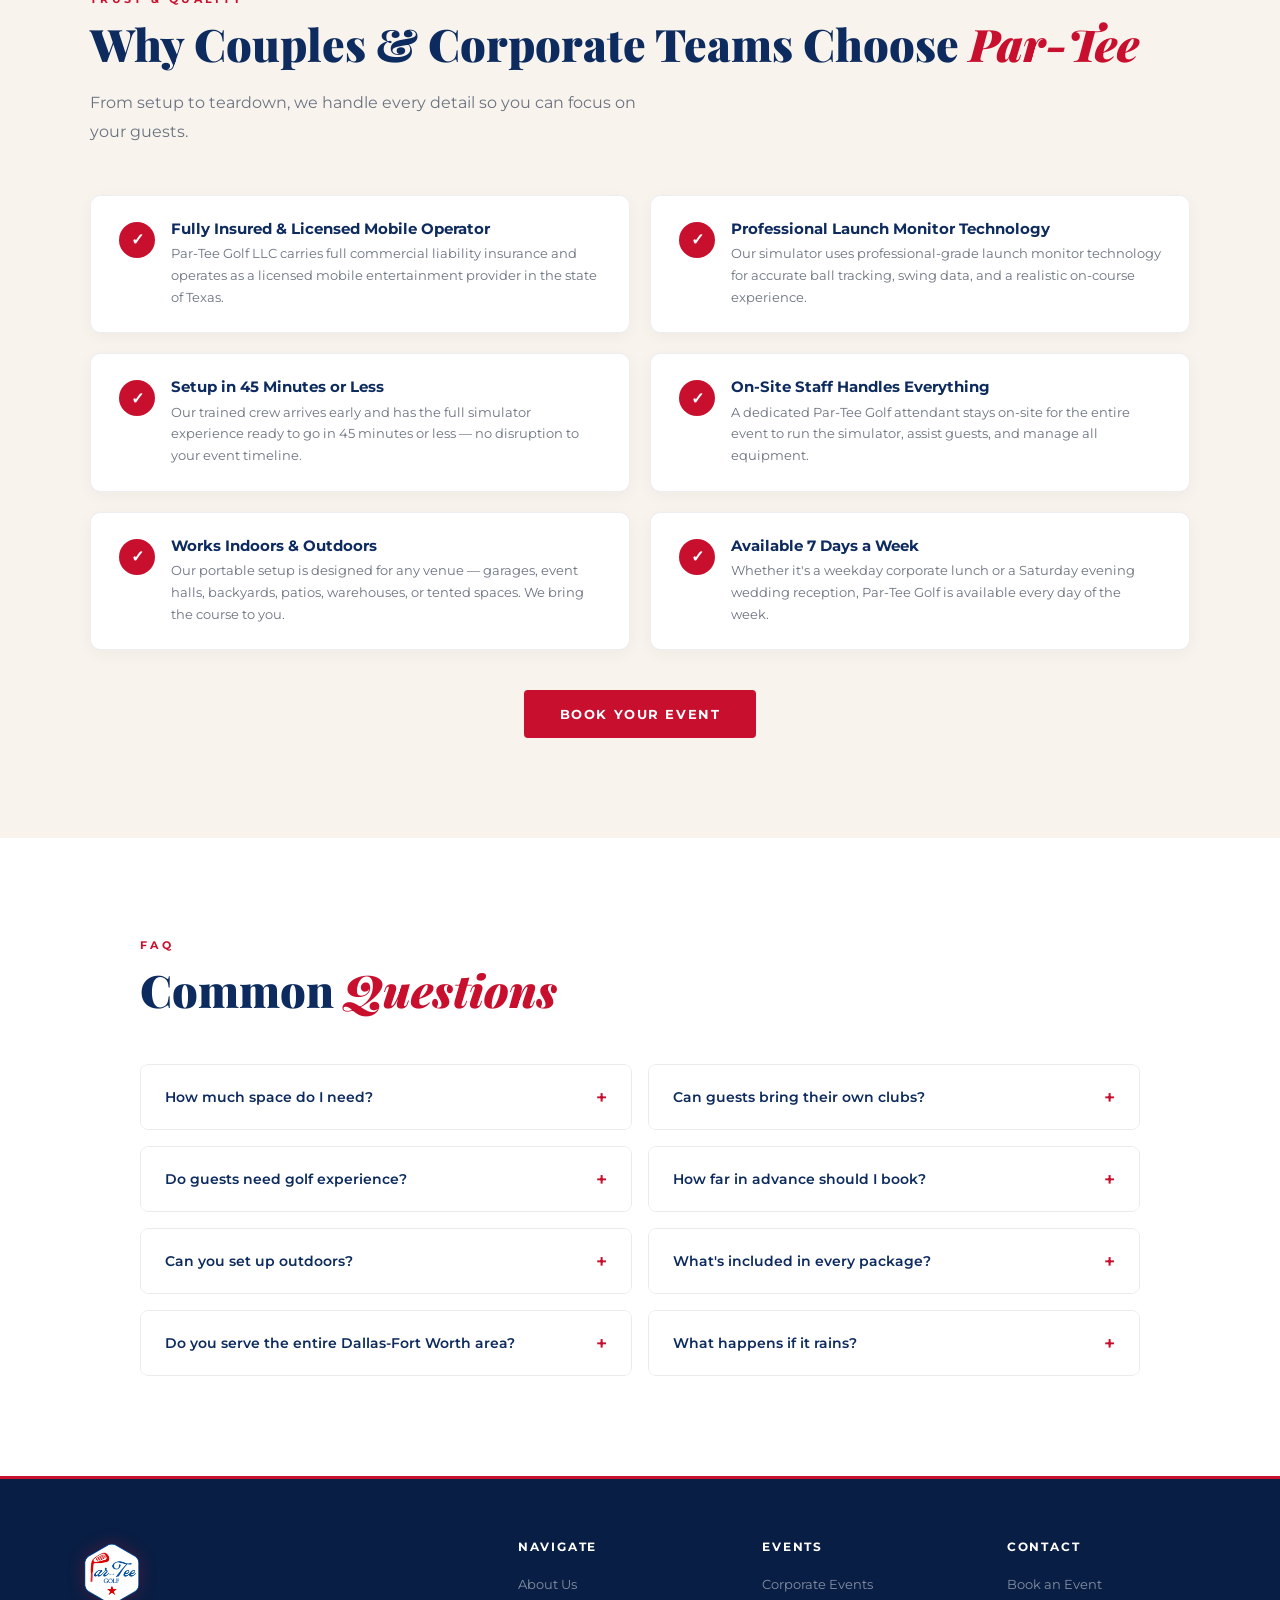
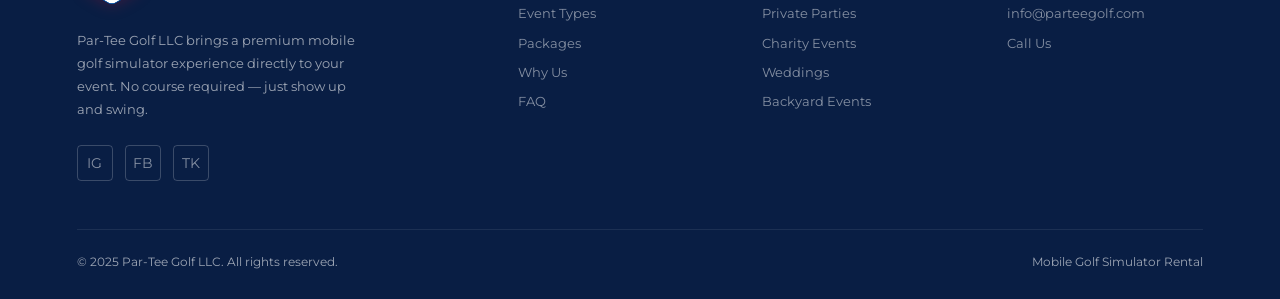
==== commit 48a31532: "Update business offerings by replacing testimonials with pricing details (69b21622420b02e91c3b51f5)" ====
--- a/Index.html
+++ b/Index.html
@@ -21,7 +21,7 @@
     <li><a href="#how">How It Works</a></li>
     <li><a href="#services">Events</a></li>
     <li><a href="#packages">Packages</a></li>
-    <li><a href="#reviews">Reviews</a></li>
+    <li><a href="#whychoose">Why Us</a></li>
     <li><a href="#faq">FAQ</a></li>
     <li><a href="#booking" class="nav-cta">Book Now</a></li>
   </ul>
@@ -43,9 +43,9 @@
       <a href="#how" class="btn-outline">How It Works</a>
     </div>
     <div class="hero-stats">
-      <div><div class="stat-num">50+</div><div class="stat-label">Events Hosted</div></div>
       <div><div class="stat-num">100+</div><div class="stat-label">Courses Available</div></div>
-      <div><div class="stat-num">5&#9733;</div><div class="stat-label">Average Rating</div></div>
+      <div><div class="stat-num">45</div><div class="stat-label">Min Setup Time</div></div>
+      <div><div class="stat-num">7</div><div class="stat-label">Days a Week</div></div>
     </div>
   </div>
 </section>
@@ -209,8 +209,9 @@
       <div class="prog-step active" id="ps1"><div class="prog-dot">1</div><div class="prog-label">Event Type</div></div>
       <div class="prog-step" id="ps2"><div class="prog-dot">2</div><div class="prog-label">Date &amp; Location</div></div>
       <div class="prog-step" id="ps3"><div class="prog-dot">3</div><div class="prog-label">Package</div></div>
-      <div class="prog-step" id="ps4"><div class="prog-dot">4</div><div class="prog-label">Your Info</div></div>
-      <div class="prog-step" id="ps5"><div class="prog-dot">5</div><div class="prog-label">Confirm</div></div>
+      <div class="prog-step" id="ps4"><div class="prog-dot">4</div><div class="prog-label">Add-Ons</div></div>
+      <div class="prog-step" id="ps5"><div class="prog-dot">5</div><div class="prog-label">Your Info</div></div>
+      <div class="prog-step" id="ps6"><div class="prog-dot">6</div><div class="prog-label">Confirm</div></div>
     </div>
 
     <div class="booking-form-wrap" id="bookingFormWrap">
@@ -314,18 +315,74 @@
           <div class="pkg-option" onclick="selectPkg(this,'Albatross')"><div class="po-name">&#127775; Albatross</div><div class="po-duration">6+ Hours</div>$<div class="po-price">1399</div></div>
           <div class="pkg-option" onclick="selectPkg(this,'Custom')"><div class="po-name">&#9999;&#65039; Custom Package</div><div class="po-duration">Your choice</div><div class="po-price">Let's talk</div></div>
         </div>
-        <div class="form-group" style="margin-top:1rem;">
-          <label>Any add-on requests or special notes?</label>
-          <textarea id="addons" placeholder="e.g. Left-handed clubs needed, longest-drive contest, specific courses..."></textarea>
-        </div>
         <div class="form-nav">
           <button class="btn-back" onclick="goToPanel(2)">&#8592; Back</button>
           <button class="btn-next" onclick="goToPanel(4)">Continue &#8594;</button>
         </div>
       </div>
 
-      <!-- PANEL 4: Contact Info -->
+      <!-- PANEL 4: Add-Ons -->
       <div class="form-panel" id="panel4">
+        <div class="panel-title">Customize Your Experience</div>
+        <div class="panel-sub">Select any add-ons to enhance your event. All are optional.</div>
+        <div class="addon-picker" id="addonPicker">
+          <label class="addon-check">
+            <input type="checkbox" name="addon" value="Extra Hour ($200)">
+            <div class="addon-check-box">
+              <span class="addon-check-icon">&#9201;</span>
+              <div class="addon-check-info">
+                <strong>Extra Hour</strong>
+                <span>Extend the fun with an additional hour of simulator time.</span>
+              </div>
+              <span class="addon-check-price">$200</span>
+            </div>
+          </label>
+          <label class="addon-check">
+            <input type="checkbox" name="addon" value="Dual Simulators (+60%)">
+            <div class="addon-check-box">
+              <span class="addon-check-icon">&#127918;</span>
+              <div class="addon-check-info">
+                <strong>Dual Simulators</strong>
+                <span>Double the action with a second simulator setup.</span>
+              </div>
+              <span class="addon-check-price">+60%</span>
+            </div>
+          </label>
+          <label class="addon-check">
+            <input type="checkbox" name="addon" value="Contest Package (+$150)">
+            <div class="addon-check-box">
+              <span class="addon-check-icon">&#127942;</span>
+              <div class="addon-check-info">
+                <strong>Contest Package</strong>
+                <span>Closest-to-pin, longest-drive, and scoring leaderboards.</span>
+              </div>
+              <span class="addon-check-price">+$150</span>
+            </div>
+          </label>
+          <label class="addon-check">
+            <input type="checkbox" name="addon" value="HD Upgrade (+$100)">
+            <div class="addon-check-box">
+              <span class="addon-check-icon">&#128250;</span>
+              <div class="addon-check-info">
+                <strong>HD Upgrade</strong>
+                <span>High-definition projection for the sharpest experience.</span>
+              </div>
+              <span class="addon-check-price">+$100</span>
+            </div>
+          </label>
+        </div>
+        <div class="form-group" style="margin-top:1rem;">
+          <label>Special requests or notes</label>
+          <textarea id="addonNotes" placeholder="e.g. Left-handed clubs needed, specific courses..."></textarea>
+        </div>
+        <div class="form-nav">
+          <button class="btn-back" onclick="goToPanel(3)">&#8592; Back</button>
+          <button class="btn-next" onclick="goToPanel(5)">Continue &#8594;</button>
+        </div>
+      </div>
+
+      <!-- PANEL 5: Contact Info -->
+      <div class="form-panel" id="panel5">
         <div class="panel-title">Your Contact Info</div>
         <div class="panel-sub">So we can confirm your booking and send details.</div>
         <div class="form-row">
@@ -351,19 +408,19 @@
           </div>
         </div>
         <div class="form-nav">
-          <button class="btn-back" onclick="goToPanel(3)">&#8592; Back</button>
-          <button class="btn-next" onclick="goToPanel(5)">Review Booking &#8594;</button>
-        </div>
-      </div>
-
-      <!-- PANEL 5: Confirm -->
-      <div class="form-panel" id="panel5">
+          <button class="btn-back" onclick="goToPanel(4)">&#8592; Back</button>
+          <button class="btn-next" onclick="goToPanel(6)">Review Booking &#8594;</button>
+        </div>
+      </div>
+
+      <!-- PANEL 6: Confirm -->
+      <div class="form-panel" id="panel6">
         <div class="panel-title">Review &amp; Confirm</div>
         <div class="panel-sub">Everything look good? Submit your request and we'll reach out within 24 hours to confirm.</div>
         <div class="confirm-box" id="confirmBox"></div>
         <p style="font-size:.75rem;color:rgba(255,255,255,.35);margin-bottom:1.5rem;">By submitting you agree to be contacted by Par-Tee Golf LLC regarding your event booking. No charges are made at this step.</p>
         <div class="form-nav">
-          <button class="btn-back" onclick="goToPanel(4)">&#8592; Back</button>
+          <button class="btn-back" onclick="goToPanel(5)">&#8592; Back</button>
           <button class="btn-submit" onclick="submitBooking()">&#127948;&#65039; Confirm Request</button>
         </div>
       </div>
@@ -381,28 +438,74 @@
   </div>
 </section>
 
-<!-- TESTIMONIALS -->
-<section class="testimonials" id="reviews">
+<!-- EARLY BIRD SPECIAL -->
+<section class="earlybird" id="earlybird">
+  <div class="earlybird-wrap">
+    <div class="earlybird-badge">Limited Offer</div>
+    <h2 class="earlybird-title">Early Bird Special</h2>
+    <p class="earlybird-desc">Be one of our <strong>first 20 bookings</strong> and receive <strong>15% off</strong> any package. We're launching strong and rewarding early supporters with exclusive savings.</p>
+    <div class="earlybird-details">
+      <div class="earlybird-stat"><span class="earlybird-num">15%</span><span class="earlybird-label">Off Any Package</span></div>
+      <div class="earlybird-stat"><span class="earlybird-num">20</span><span class="earlybird-label">Spots Available</span></div>
+    </div>
+    <a href="#booking" class="btn-primary">Claim Your Spot</a>
+    <p class="earlybird-fine">Discount applied automatically at confirmation. Limited to the first 20 confirmed bookings.</p>
+  </div>
+</section>
+
+<!-- WHY CHOOSE PAR-TEE -->
+<section class="why-choose" id="whychoose">
   <div style="max-width:1100px;margin:0 auto;">
-    <div class="section-eyebrow">Reviews</div>
-    <h2 class="section-title">What Our Guests <em>Say</em></h2>
-  </div>
-  <div class="testi-grid">
-    <div class="testi-card">
-      <div class="stars">&#9733;&#9733;&#9733;&#9733;&#9733;</div>
-      <p class="testi-text">"Par-Tee Golf was the highlight of our company holiday party. The setup was flawless, the attendant was super helpful, and even our non-golfers had a blast. 10/10 would book again!"</p>
-      <div class="testi-author"><div class="testi-avatar">MR</div><div><div class="testi-name">Mark R.</div><div class="testi-role">Corporate Event, 80 Guests</div></div></div>
-    </div>
-    <div class="testi-card">
-      <div class="stars">&#9733;&#9733;&#9733;&#9733;&#9733;</div>
-      <p class="testi-text">"We hired Par-Tee Golf for my husband's 50th birthday and it was absolutely perfect. Our guests were lined up all night to play. Could not have been more fun."</p>
-      <div class="testi-author"><div class="testi-avatar">ST</div><div><div class="testi-name">Sarah T.</div><div class="testi-role">Private Birthday Party</div></div></div>
-    </div>
-    <div class="testi-card">
-      <div class="stars">&#9733;&#9733;&#9733;&#9733;&#9733;</div>
-      <p class="testi-text">"Our charity golf tournament added a simulator and it doubled our ticket sales. The Par-Tee team was professional, punctual, and genuinely fun to work with."</p>
-      <div class="testi-author"><div class="testi-avatar">JL</div><div><div class="testi-name">Jennifer L.</div><div class="testi-role">Charity Fundraiser</div></div></div>
-    </div>
+    <div class="section-eyebrow">Trust &amp; Quality</div>
+    <h2 class="section-title">Why Couples &amp; Corporate Teams Choose <em>Par-Tee</em></h2>
+    <p class="section-desc">From setup to teardown, we handle every detail so you can focus on your guests.</p>
+  </div>
+  <div class="why-grid">
+    <div class="why-item">
+      <span class="why-check">&#10003;</span>
+      <div class="why-text">
+        <strong>Fully Insured &amp; Licensed Mobile Operator</strong>
+        <p>Par-Tee Golf LLC carries full commercial liability insurance and operates as a licensed mobile entertainment provider in the state of Texas.</p>
+      </div>
+    </div>
+    <div class="why-item">
+      <span class="why-check">&#10003;</span>
+      <div class="why-text">
+        <strong>Professional Launch Monitor Technology</strong>
+        <p>Our simulator uses professional-grade launch monitor technology for accurate ball tracking, swing data, and a realistic on-course experience.</p>
+      </div>
+    </div>
+    <div class="why-item">
+      <span class="why-check">&#10003;</span>
+      <div class="why-text">
+        <strong>Setup in 45 Minutes or Less</strong>
+        <p>Our trained crew arrives early and has the full simulator experience ready to go in 45 minutes or less — no disruption to your event timeline.</p>
+      </div>
+    </div>
+    <div class="why-item">
+      <span class="why-check">&#10003;</span>
+      <div class="why-text">
+        <strong>On-Site Staff Handles Everything</strong>
+        <p>A dedicated Par-Tee Golf attendant stays on-site for the entire event to run the simulator, assist guests, and manage all equipment.</p>
+      </div>
+    </div>
+    <div class="why-item">
+      <span class="why-check">&#10003;</span>
+      <div class="why-text">
+        <strong>Works Indoors &amp; Outdoors</strong>
+        <p>Our portable setup is designed for any venue — garages, event halls, backyards, patios, warehouses, or tented spaces. We bring the course to you.</p>
+      </div>
+    </div>
+    <div class="why-item">
+      <span class="why-check">&#10003;</span>
+      <div class="why-text">
+        <strong>Available 7 Days a Week</strong>
+        <p>Whether it's a weekday corporate lunch or a Saturday evening wedding reception, Par-Tee Golf is available every day of the week.</p>
+      </div>
+    </div>
+  </div>
+  <div style="text-align:center;margin-top:2.5rem;">
+    <a href="#booking" class="btn-primary">Book Your Event</a>
   </div>
 </section>
 
@@ -436,7 +539,7 @@
         <a href="#" class="social-btn" title="TikTok">TK</a>
       </div>
     </div>
-    <div class="footer-col"><h4>Navigate</h4><ul><li><a href="#about">About Us</a></li><li><a href="#services">Event Types</a></li><li><a href="#packages">Packages</a></li><li><a href="#reviews">Reviews</a></li><li><a href="#faq">FAQ</a></li></ul></div>
+    <div class="footer-col"><h4>Navigate</h4><ul><li><a href="#about">About Us</a></li><li><a href="#services">Event Types</a></li><li><a href="#packages">Packages</a></li><li><a href="#whychoose">Why Us</a></li><li><a href="#faq">FAQ</a></li></ul></div>
     <div class="footer-col"><h4>Events</h4><ul><li><a href="#booking">Corporate Events</a></li><li><a href="#booking">Private Parties</a></li><li><a href="#booking">Charity Events</a></li><li><a href="#booking">Weddings</a></li><li><a href="#booking">Backyard Events</a></li></ul></div>
     <div class="footer-col"><h4>Contact</h4><ul><li><a href="#booking">Book an Event</a></li><li><a href="mailto:info@parteegolf.com">info@parteegolf.com</a></li><li><a href="tel:+1">Call Us</a></li></ul></div>
   </div>
--- a/styles.css
+++ b/styles.css
@@ -209,16 +209,52 @@
 .time-slot:hover { border-color: rgba(255,255,255,.3); }
 .time-slot.selected { border-color: var(--gold); background: rgba(201,168,76,.1); color: var(--gold); }
 
-/* TESTIMONIALS */
-.testimonials { background: var(--cream); }
-.testi-grid { display: grid; grid-template-columns: repeat(3,1fr); gap: 1.5rem; max-width: 1100px; margin: 3rem auto 0; }
-.testi-card { background: white; border-radius: 8px; padding: 2rem; border: 1px solid rgba(0,0,0,.06); box-shadow: 0 2px 12px rgba(0,0,0,.04); }
-.stars { color: var(--gold); font-size: 1rem; margin-bottom: 1rem; letter-spacing: 2px; }
-.testi-text { font-family: 'Libre Baskerville', serif; font-style: italic; font-size: .92rem; line-height: 1.75; color: #374151; margin-bottom: 1.5rem; }
-.testi-author { display: flex; align-items: center; gap: 12px; }
-.testi-avatar { width: 44px; height: 44px; border-radius: 50%; background: linear-gradient(135deg, var(--navy), var(--red)); display: flex; align-items: center; justify-content: center; color: white; font-weight: 700; font-size: .9rem; }
-.testi-name { font-weight: 700; font-size: .85rem; color: var(--navy); }
-.testi-role { font-size: .72rem; color: var(--gray); margin-top: 2px; }
+/* ADD-ONS */
+.addons { background: var(--cream); }
+.addons-grid { display: grid; grid-template-columns: repeat(2,1fr); gap: 1.25rem; max-width: 1100px; margin: 3rem auto 0; }
+.addon-card { display: flex; align-items: center; gap: 1.5rem; background: white; border-radius: 10px; padding: 1.75rem 2rem; border: 2px solid rgba(13,43,94,.08); box-shadow: 0 4px 16px rgba(0,0,0,.04); transition: border-color .2s, box-shadow .2s, transform .2s; }
+.addon-card:hover { border-color: var(--navy); box-shadow: 0 8px 28px rgba(13,43,94,.1); transform: translateY(-2px); }
+.addon-icon { flex-shrink: 0; width: 64px; height: 64px; background: linear-gradient(135deg, var(--navy), var(--navy-dark)); border-radius: 12px; display: flex; align-items: center; justify-content: center; font-size: 1.6rem; color: white; }
+.addon-info { flex: 1; }
+.addon-info h3 { font-family: 'Playfair Display', serif; font-size: 1.15rem; font-weight: 700; color: var(--navy); margin-bottom: .35rem; }
+.addon-info p { font-size: .82rem; color: var(--gray); line-height: 1.65; }
+.addon-price { flex-shrink: 0; font-family: 'Playfair Display', serif; font-size: 1.5rem; font-weight: 900; color: var(--red); white-space: nowrap; }
+
+/* BOOKING ADD-ON PICKER */
+.addon-picker { display: flex; flex-direction: column; gap: .75rem; margin-bottom: 1.5rem; }
+.addon-check { cursor: pointer; }
+.addon-check input[type="checkbox"] { display: none; }
+.addon-check-box { display: flex; align-items: center; gap: 1rem; border: 2px solid rgba(255,255,255,.12); border-radius: 10px; padding: 1.1rem 1.25rem; transition: border-color .2s, background .2s; }
+.addon-check input:checked + .addon-check-box { border-color: var(--gold); background: rgba(201,168,76,.1); }
+.addon-check-box:hover { border-color: rgba(255,255,255,.3); }
+.addon-check-icon { font-size: 1.5rem; flex-shrink: 0; width: 44px; height: 44px; background: rgba(255,255,255,.08); border-radius: 8px; display: flex; align-items: center; justify-content: center; }
+.addon-check input:checked + .addon-check-box .addon-check-icon { background: rgba(201,168,76,.2); }
+.addon-check-info { flex: 1; }
+.addon-check-info strong { display: block; font-size: .9rem; color: white; margin-bottom: 2px; }
+.addon-check-info span { font-size: .75rem; color: rgba(255,255,255,.5); }
+.addon-check-price { font-family: 'Playfair Display', serif; font-size: 1.15rem; font-weight: 900; color: var(--gold); white-space: nowrap; flex-shrink: 0; }
+
+/* EARLY BIRD SPECIAL */
+.earlybird { background: linear-gradient(135deg, #1a3a20 0%, #2d5a35 40%, #1e4a28 100%); color: white; text-align: center; padding: 80px 6%; }
+.earlybird-wrap { max-width: 700px; margin: 0 auto; }
+.earlybird-badge { display: inline-block; background: var(--gold); color: var(--navy-dark); font-size: .65rem; font-weight: 700; letter-spacing: .2em; text-transform: uppercase; padding: 6px 18px; border-radius: 20px; margin-bottom: 1.5rem; }
+.earlybird-title { font-family: 'Playfair Display', serif; font-size: clamp(2rem,3.5vw,2.8rem); font-weight: 900; margin-bottom: 1rem; }
+.earlybird-desc { font-size: 1rem; line-height: 1.8; color: rgba(255,255,255,.75); margin-bottom: 2rem; max-width: 560px; margin-left: auto; margin-right: auto; }
+.earlybird-desc strong { color: var(--gold); font-weight: 700; }
+.earlybird-details { display: flex; justify-content: center; gap: 3rem; margin-bottom: 2rem; }
+.earlybird-stat { display: flex; flex-direction: column; align-items: center; }
+.earlybird-num { font-family: 'Playfair Display', serif; font-size: 2.5rem; font-weight: 900; color: var(--gold); line-height: 1.1; }
+.earlybird-label { font-size: .7rem; font-weight: 600; letter-spacing: .12em; text-transform: uppercase; color: rgba(255,255,255,.5); margin-top: 4px; }
+.earlybird-fine { font-size: .72rem; color: rgba(255,255,255,.35); margin-top: 1.25rem; }
+
+/* WHY CHOOSE PAR-TEE */
+.why-choose { background: var(--cream); }
+.why-grid { display: grid; grid-template-columns: 1fr 1fr; gap: 1.25rem; max-width: 1100px; margin: 3rem auto 0; }
+.why-item { display: flex; align-items: flex-start; gap: 1rem; background: white; border-radius: 10px; padding: 1.5rem 1.75rem; border: 1px solid rgba(13,43,94,.08); box-shadow: 0 4px 16px rgba(0,0,0,.04); transition: box-shadow .2s, transform .2s; }
+.why-item:hover { box-shadow: 0 8px 28px rgba(13,43,94,.1); transform: translateY(-2px); }
+.why-check { flex-shrink: 0; width: 36px; height: 36px; background: var(--red); color: white; border-radius: 50%; display: flex; align-items: center; justify-content: center; font-size: 1rem; font-weight: 700; margin-top: 2px; }
+.why-text strong { display: block; font-size: .92rem; color: var(--navy); margin-bottom: .35rem; }
+.why-text p { font-size: .82rem; color: var(--gray); line-height: 1.65; margin: 0; }
 
 /* FAQ */
 .faq { background: white; }
@@ -256,7 +292,8 @@
   .steps { grid-template-columns: 1fr 1fr; }
   .services-grid { grid-template-columns: 1fr 1fr; }
   .packages-grid { grid-template-columns: 1fr; max-width: 480px; }
-  .testi-grid { grid-template-columns: 1fr; }
+  .addons-grid { grid-template-columns: 1fr; }
+  .why-grid { grid-template-columns: 1fr; }
   .faq-grid { grid-template-columns: 1fr; }
   .footer-grid { grid-template-columns: 1fr 1fr; }
   .event-picker { grid-template-columns: repeat(2,1fr); }
@@ -264,6 +301,8 @@
   .nav-links { display: none; }
   .hero-img-placeholder { display: none; }
   .time-slots { grid-template-columns: repeat(3,1fr); }
+  .prog-label { font-size: .5rem; letter-spacing: .05em; }
+  .prog-dot { width: 32px; height: 32px; font-size: .7rem; }
 }
 @media (max-width: 600px) {
   section { padding: 70px 5%; }
@@ -277,4 +316,9 @@
   .hero-stats { gap: 1.5rem; }
   .time-slots { grid-template-columns: repeat(2,1fr); }
   .cal-day { padding: 8px 2px; font-size: .72rem; }
+  .earlybird { padding: 60px 5%; }
+  .earlybird-details { gap: 2rem; }
+  .earlybird-num { font-size: 2rem; }
+  .prog-label { font-size: .45rem; }
+  .prog-dot { width: 28px; height: 28px; font-size: .65rem; }
 }
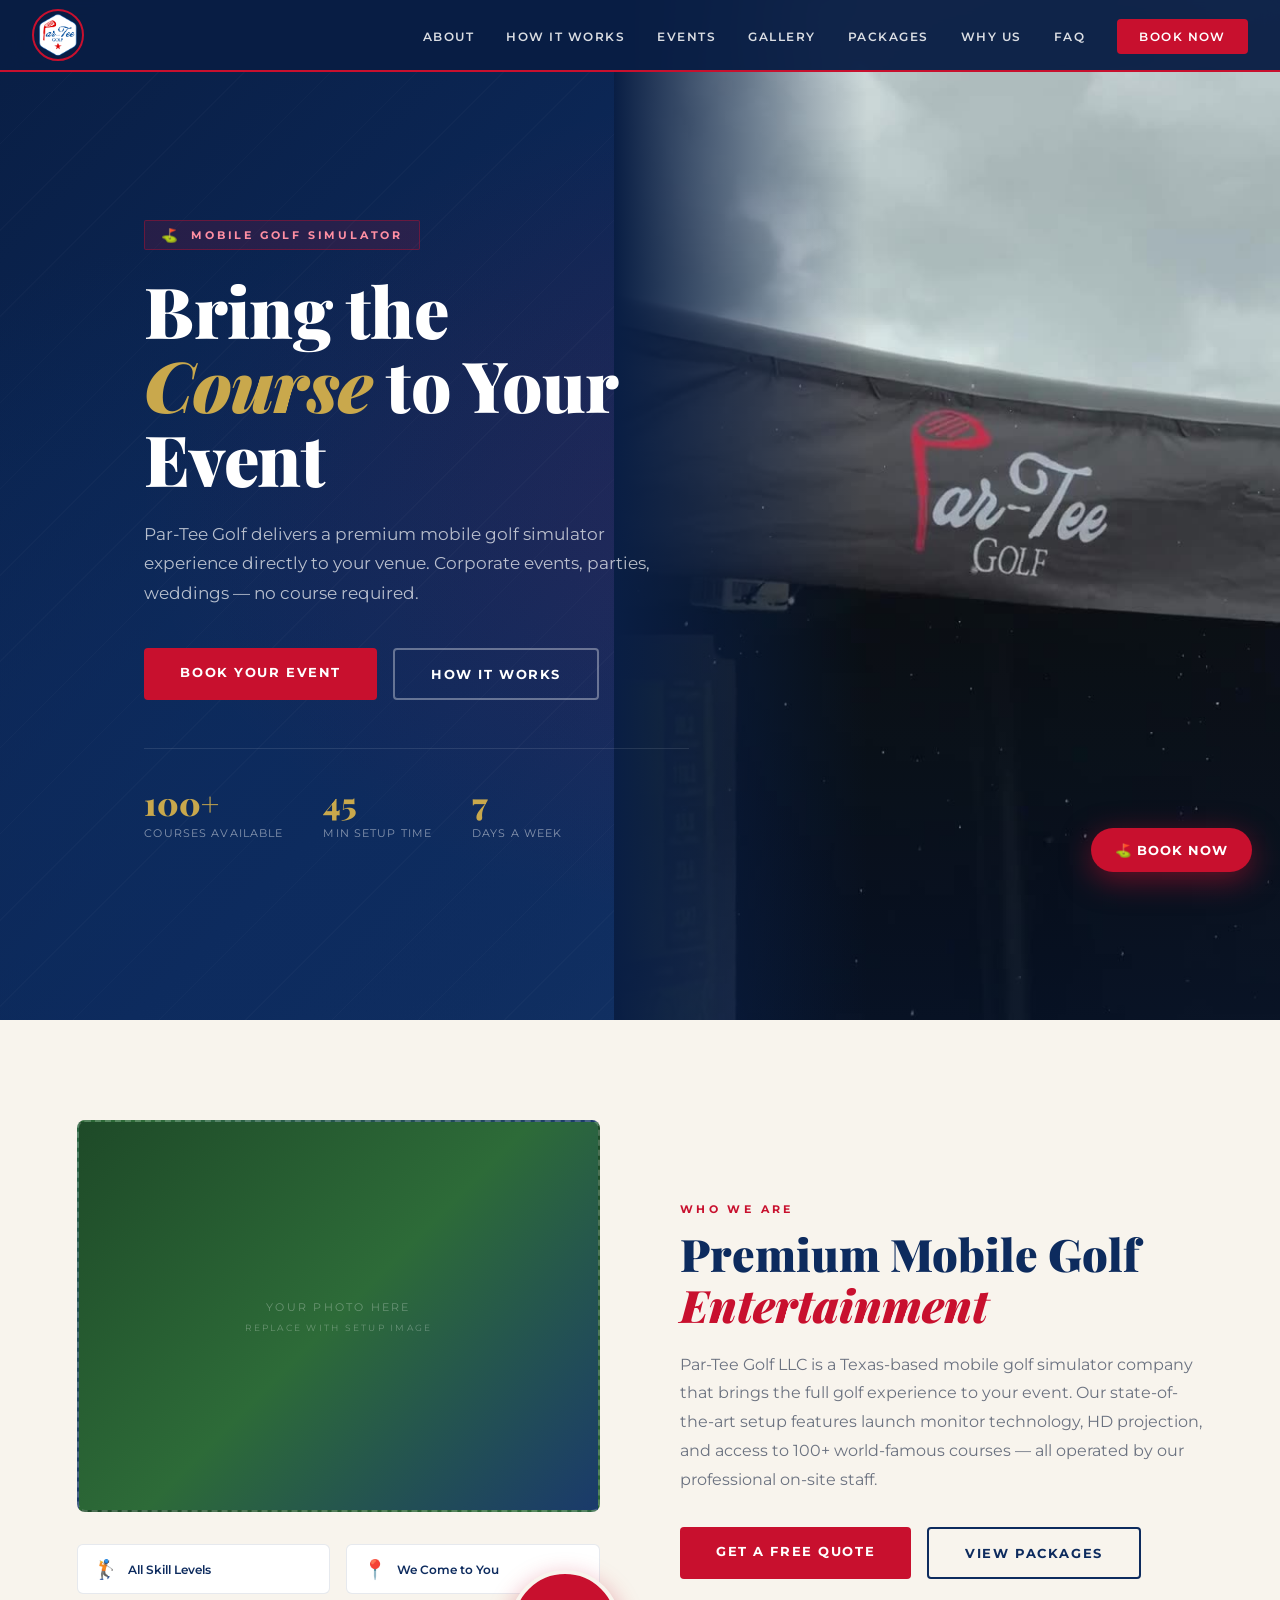
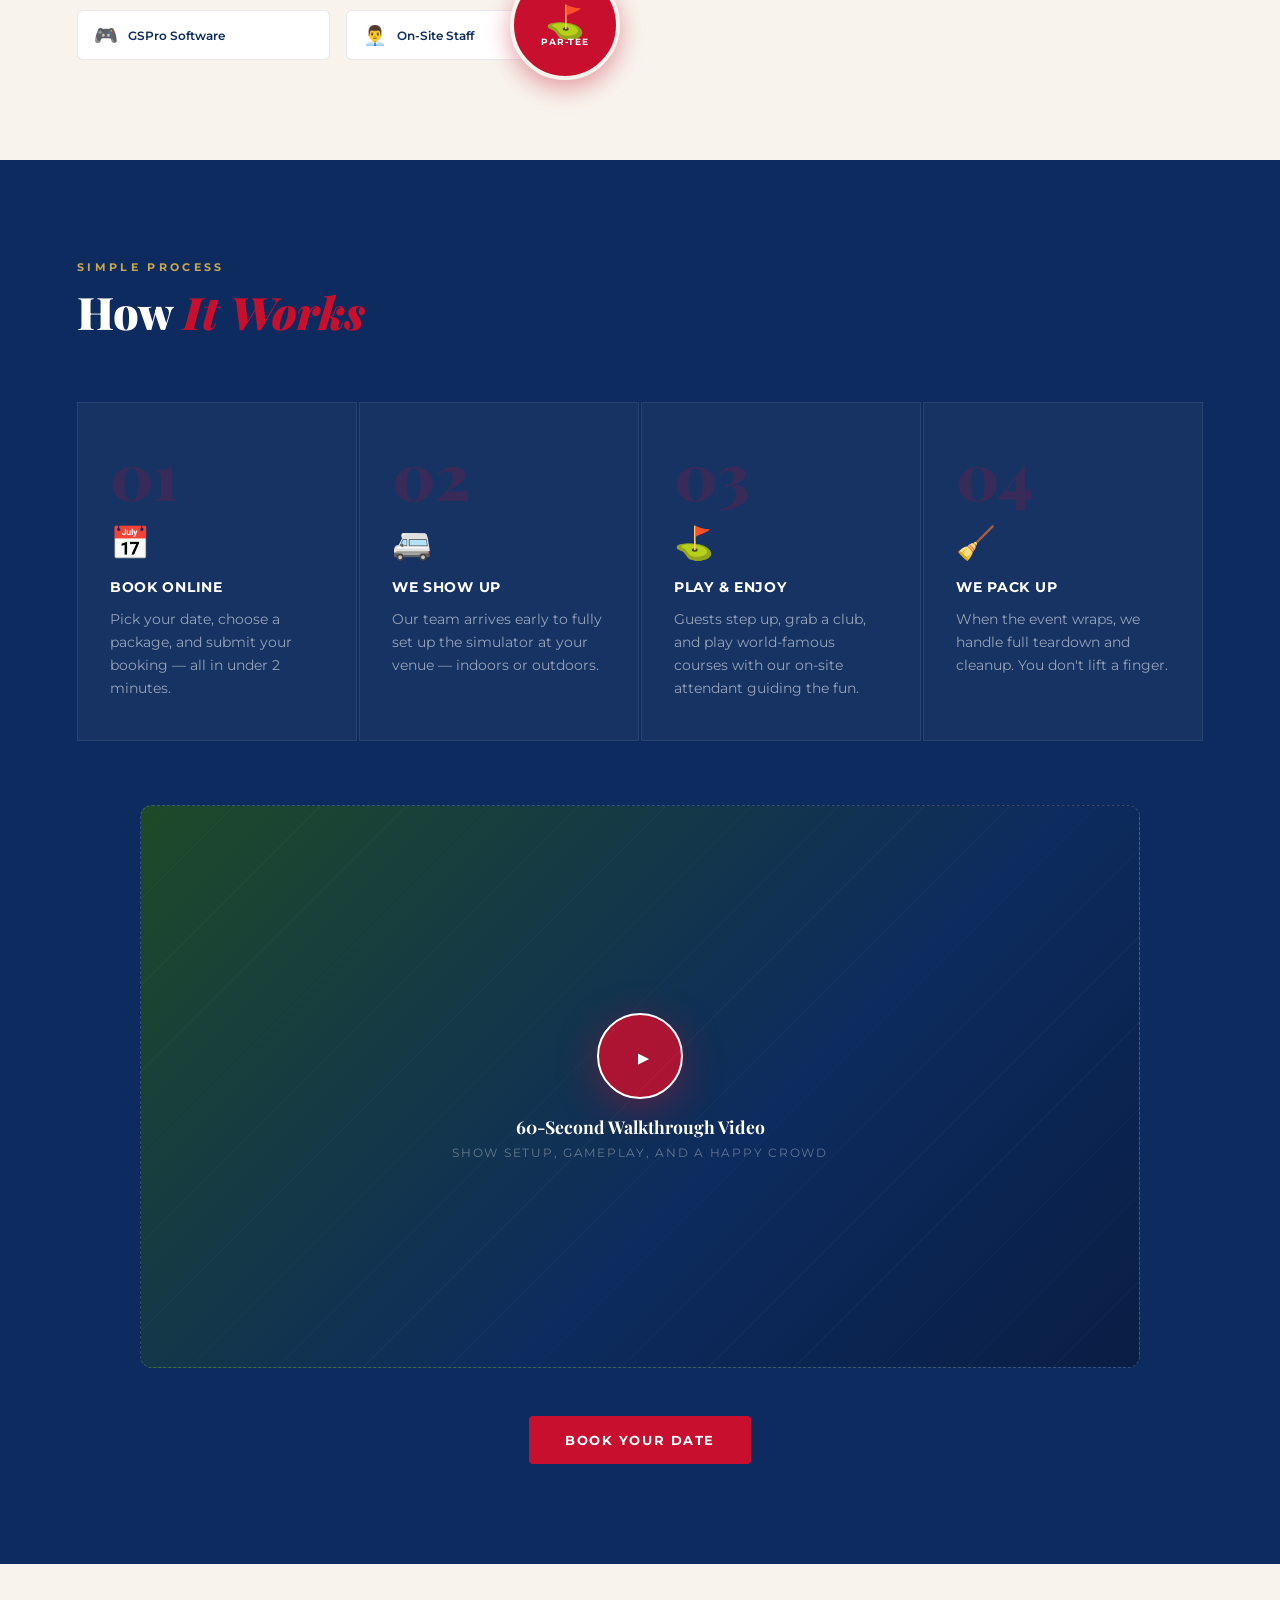
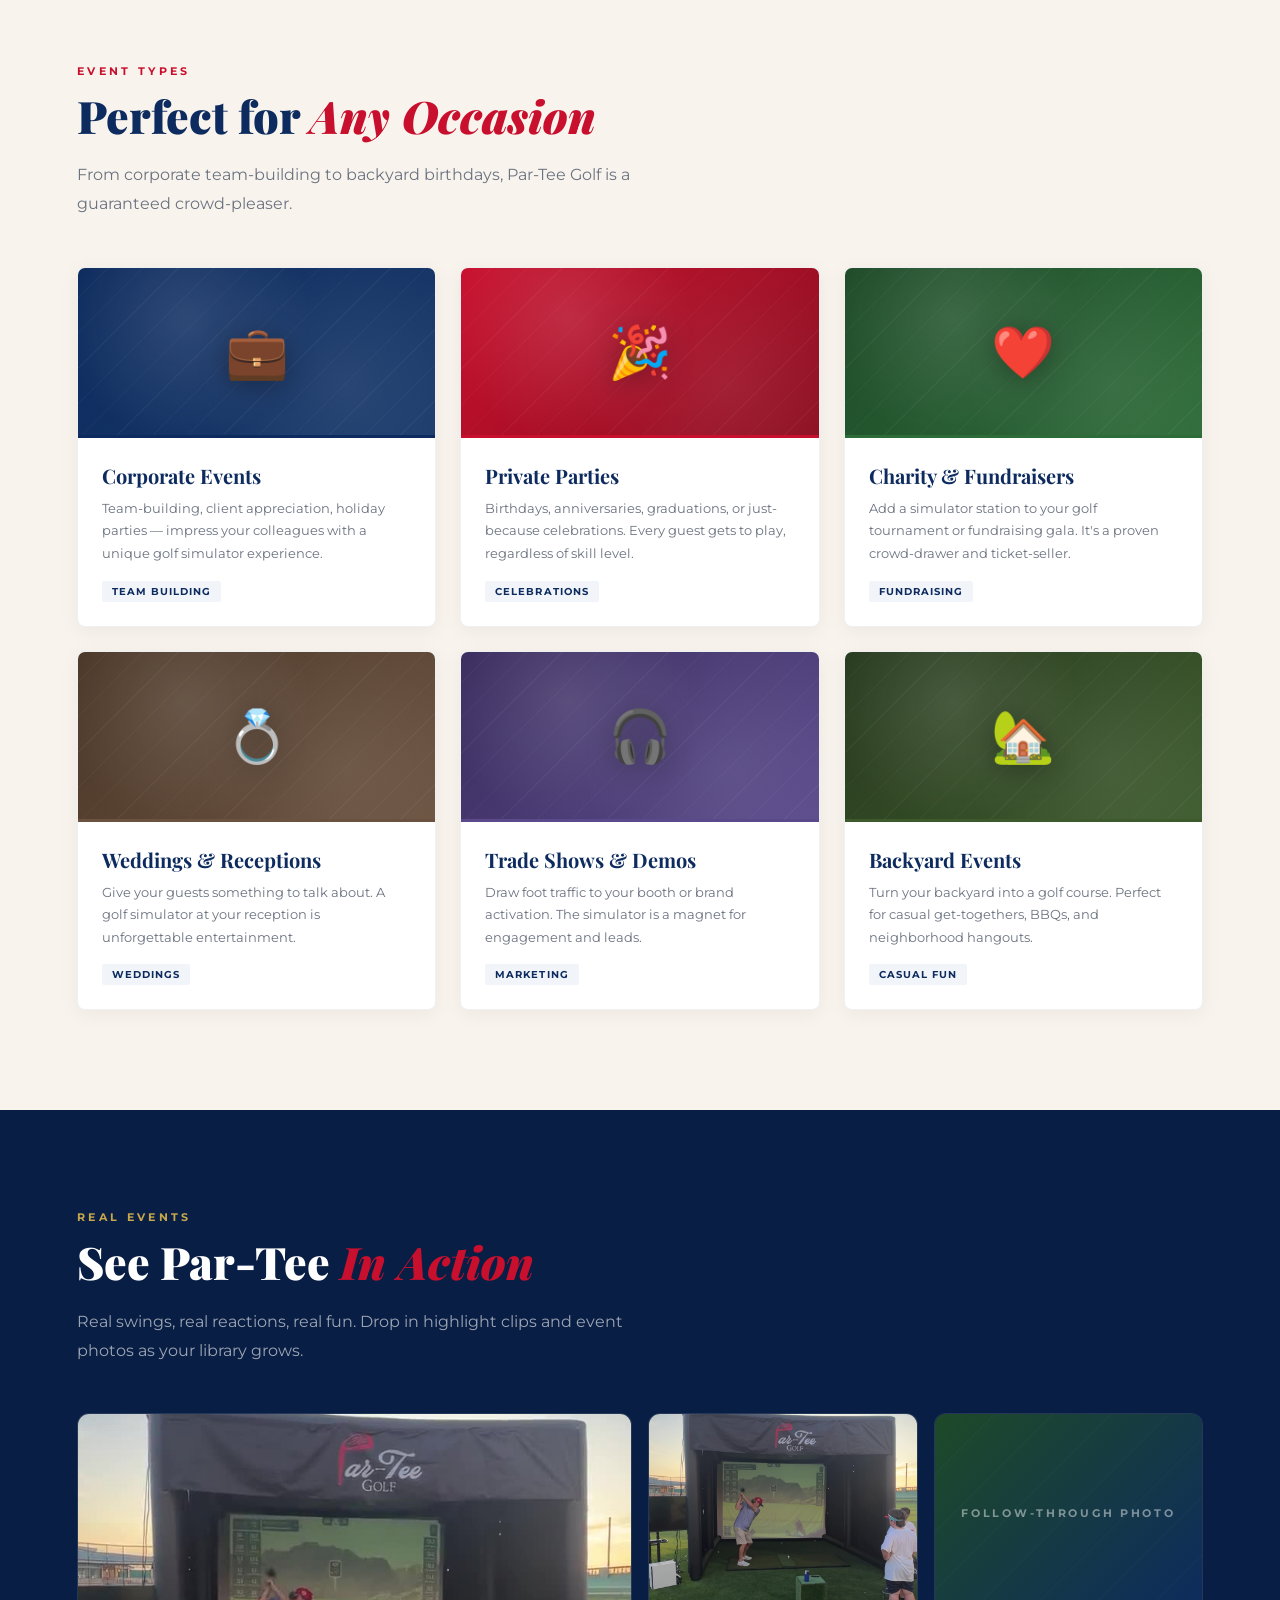
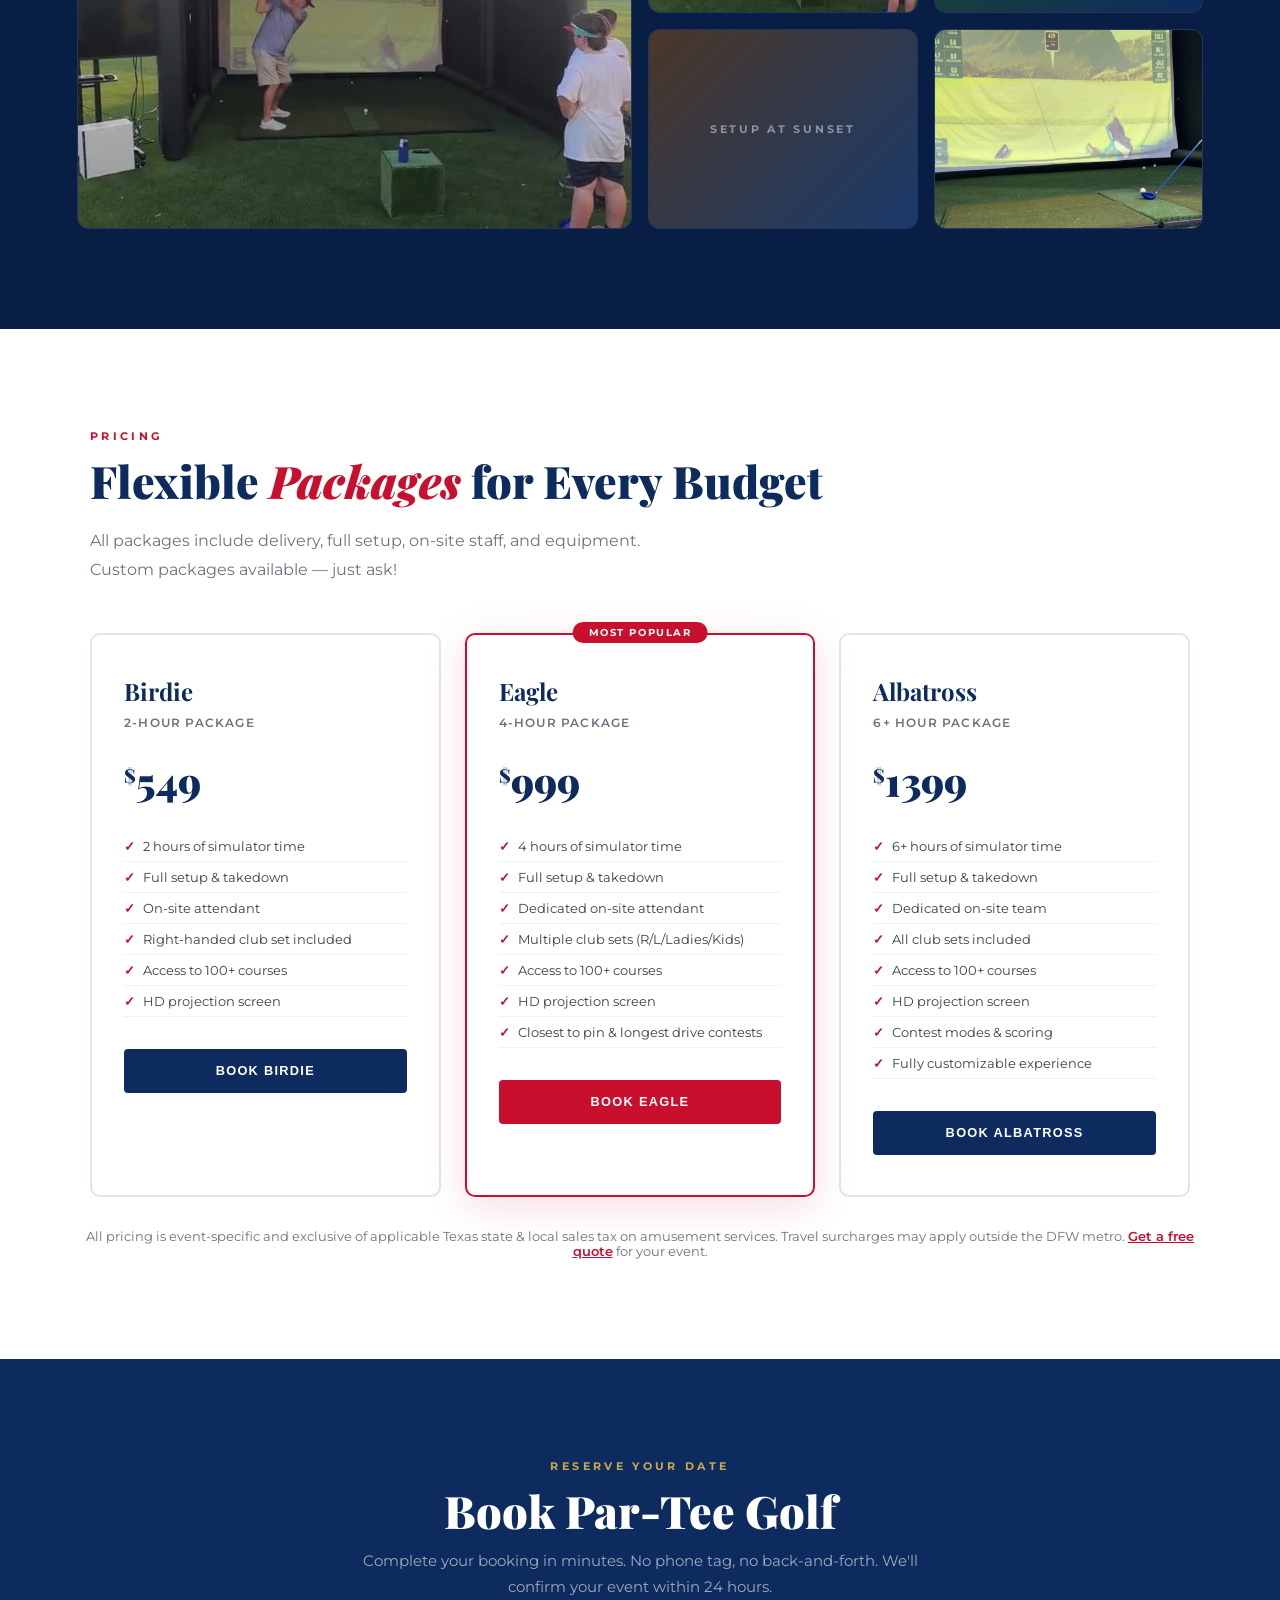
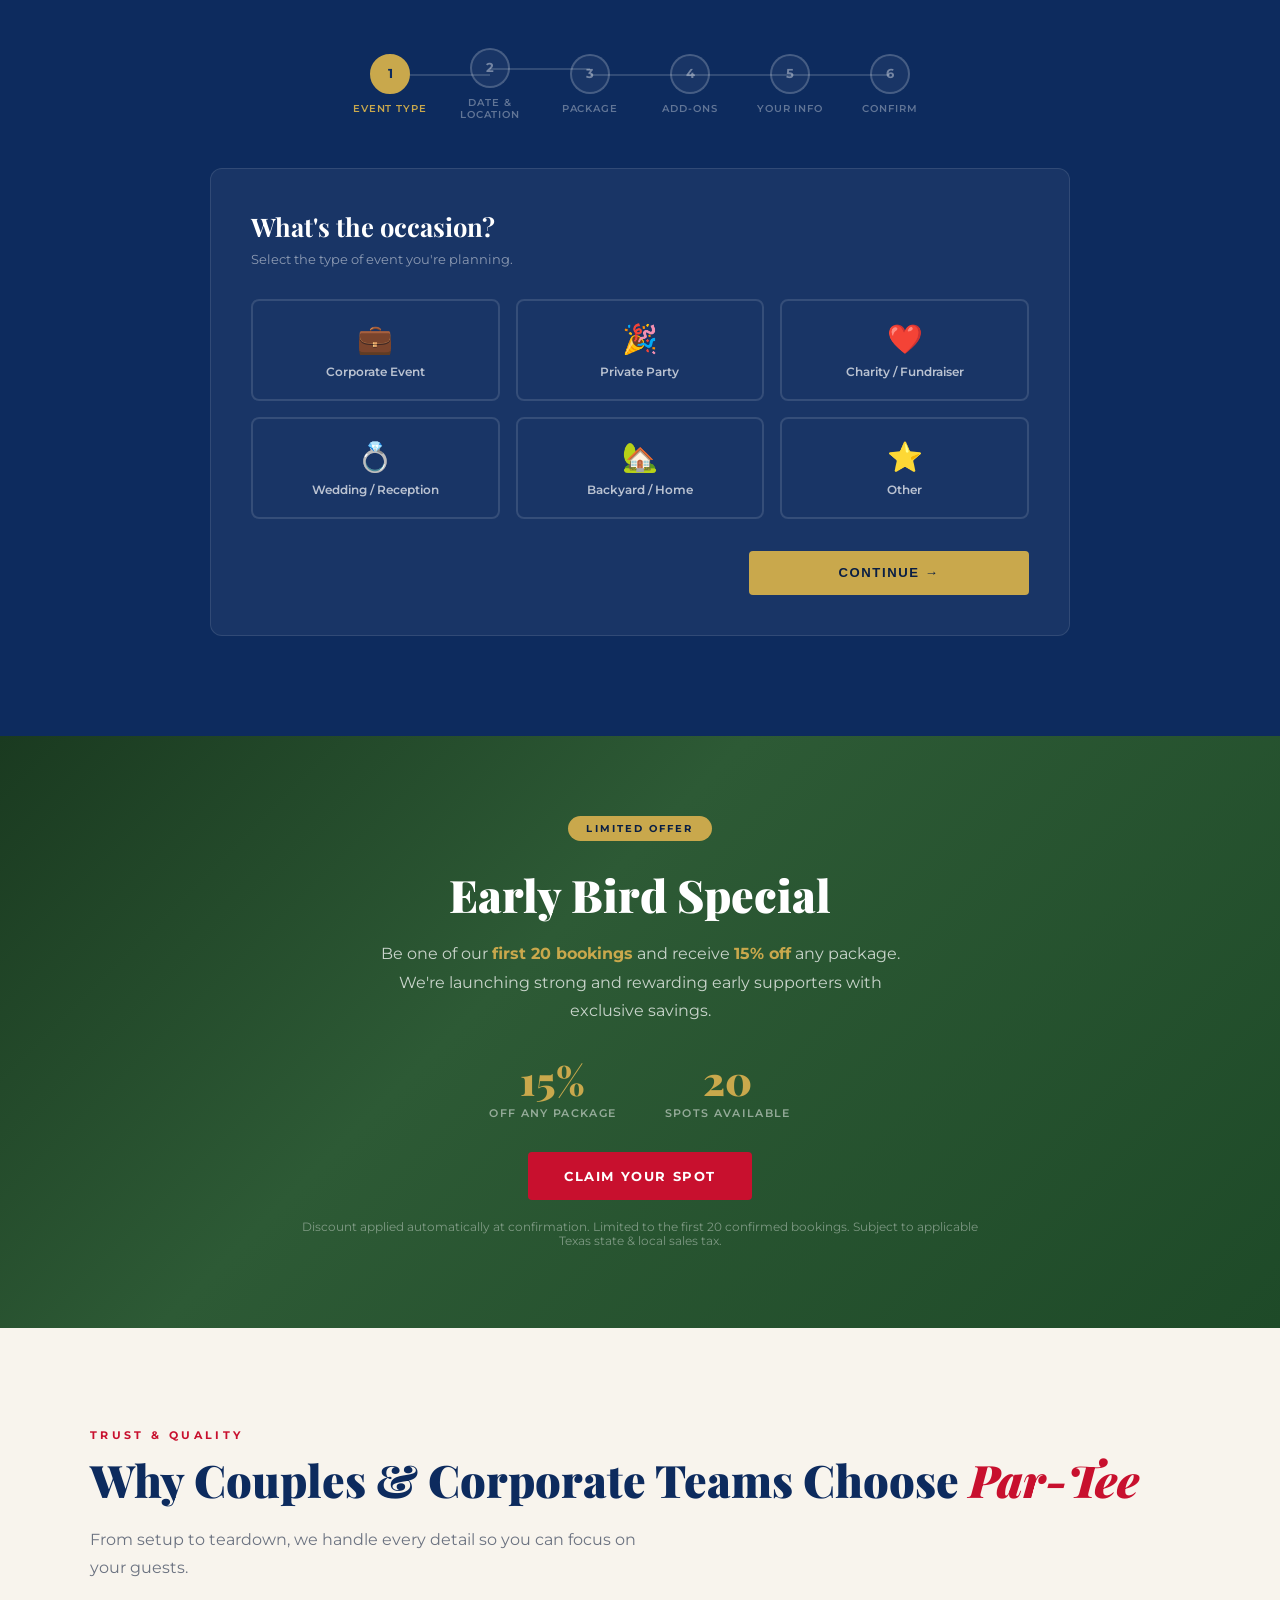
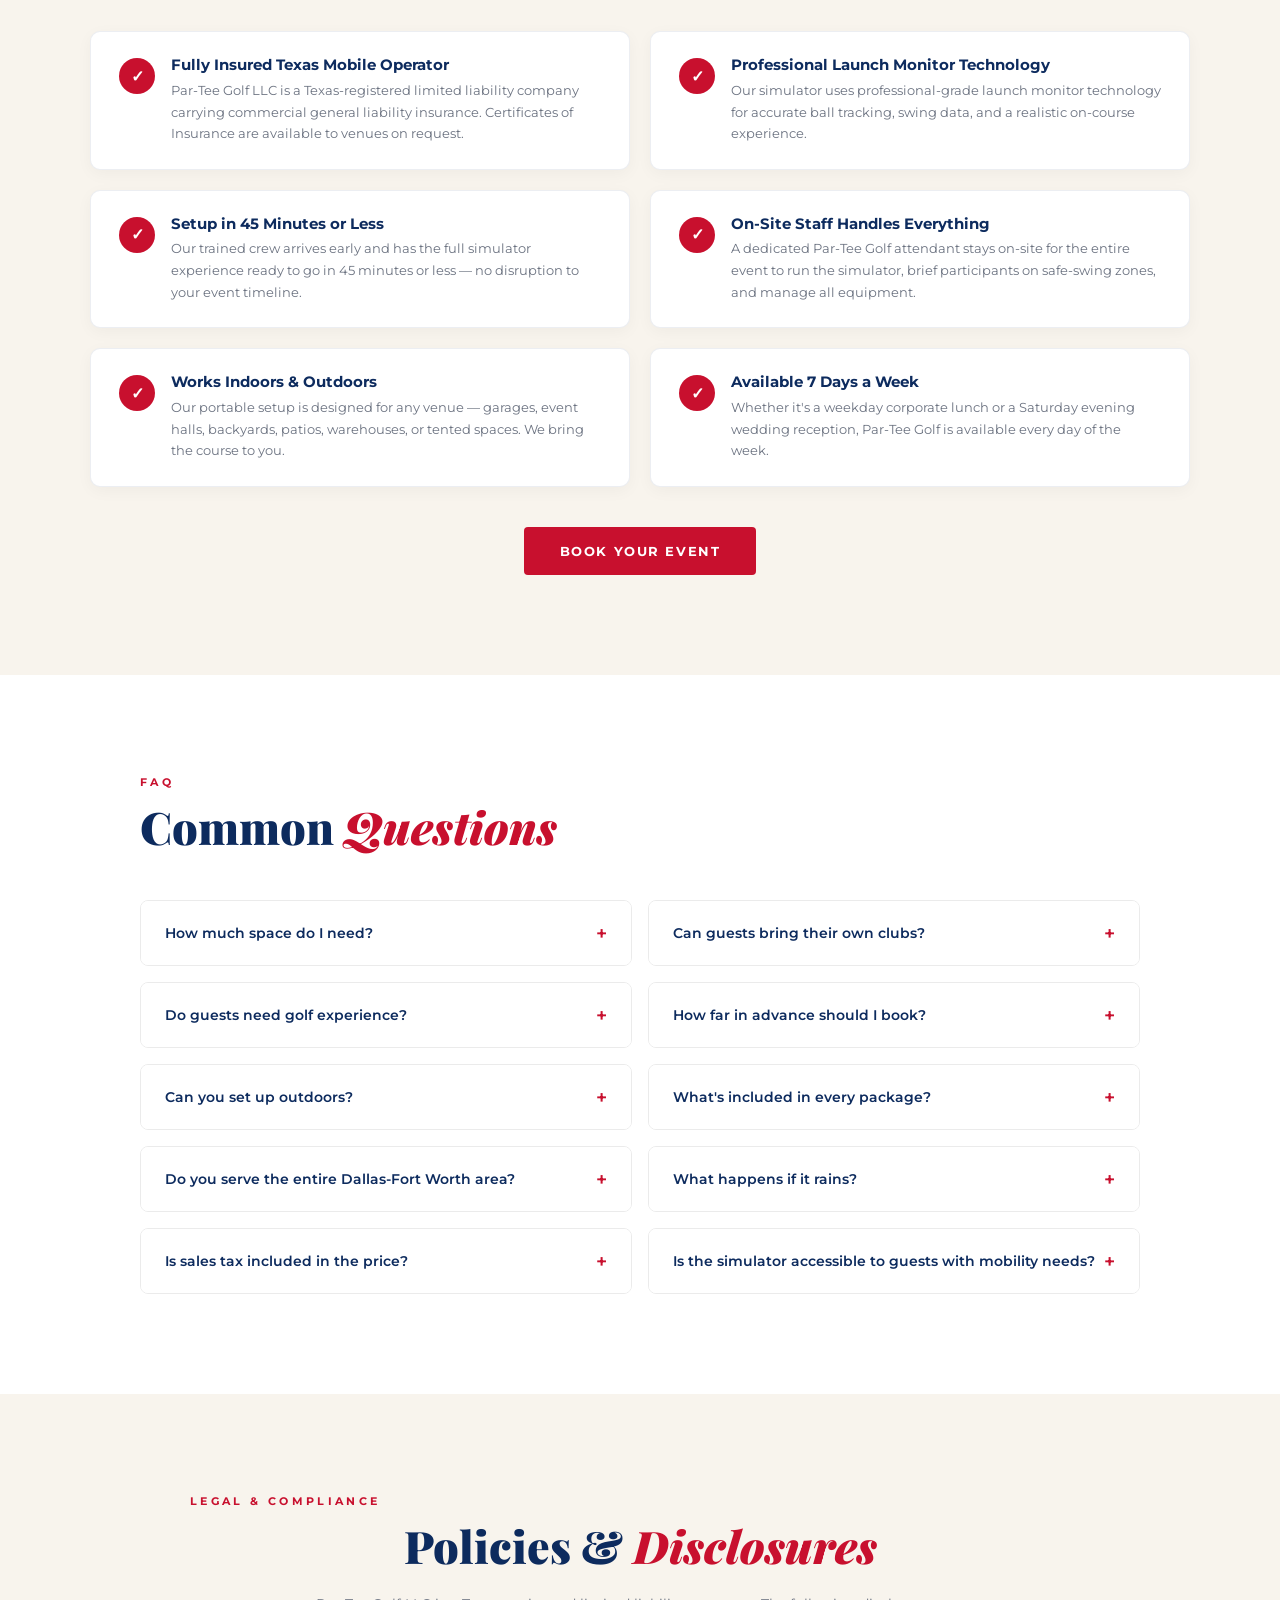
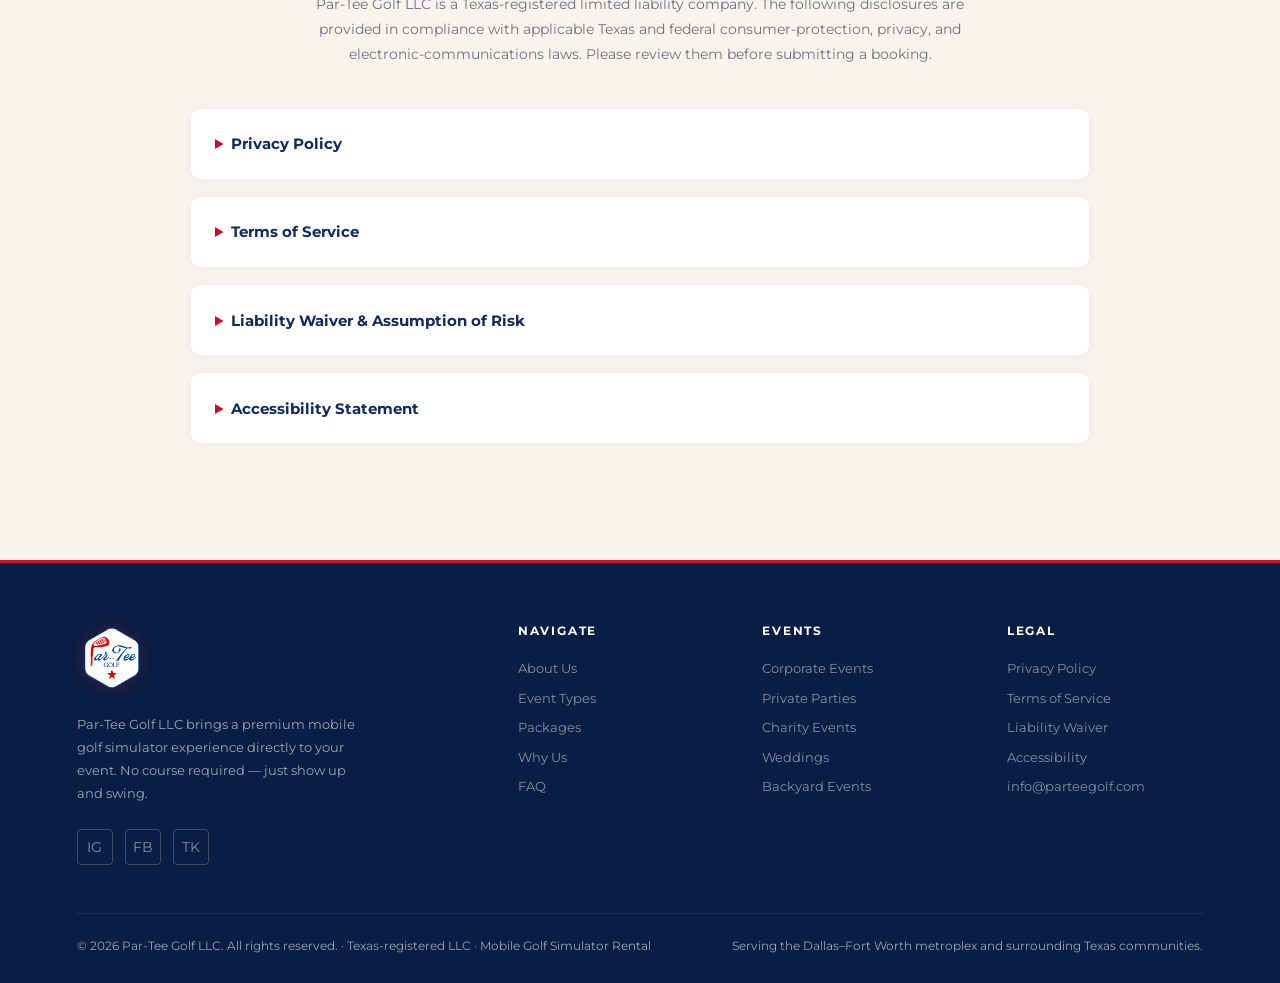
==== commit 1d9169a7: "Correct the code in the file (69f41f54afc70bdf8479d1b4)" ====
--- a/Index.html
+++ b/Index.html
@@ -2,8 +2,13 @@
 <html lang="en">
 <head>
 <meta charset="UTF-8">
-<meta name="viewport" content="width=device-width, initial-scale=1.0">
-<title>Par-Tee Golf | Mobile Golf Simulator</title>
+<meta name="viewport" content="width=device-width, initial-scale=1.0, viewport-fit=cover">
+<meta name="theme-color" content="#091e44">
+<meta name="description" content="Par-Tee Golf LLC — Texas-based mobile golf simulator rentals for corporate events, weddings, charity tournaments, and private parties. Fully insured, on-site staff, 100+ courses.">
+<meta name="robots" content="index,follow">
+<title>Par-Tee Golf | Texas Mobile Golf Simulator Rental</title>
+<link rel="icon" type="image/png" href="logo.png">
+<link rel="canonical" href="https://parteegolf.com/">
 <link rel="preconnect" href="https://fonts.googleapis.com">
 <link rel="preconnect" href="https://fonts.gstatic.com" crossorigin>
 <link href="https://fonts.googleapis.com/css2?family=Playfair+Display:wght@700;900&family=Libre+Baskerville:ital,wght@0,400;0,700;1,400&family=Montserrat:wght@400;500;600;700&display=swap" rel="stylesheet">
@@ -11,15 +16,21 @@
 </head>
 <body>
 
+<a class="skip-link" href="#home">Skip to main content</a>
+
 <!-- NAV -->
-<nav>
-  <a class="nav-logo" href="#">
+<nav aria-label="Primary">
+  <a class="nav-logo" href="#home">
     <img src="logo.png" alt="Par-Tee Golf">
   </a>
-  <ul class="nav-links">
+  <button class="nav-toggle" id="navToggle" aria-controls="navMenu" aria-expanded="false" aria-label="Toggle navigation menu">
+    <span></span><span></span><span></span>
+  </button>
+  <ul class="nav-links" id="navMenu">
     <li><a href="#about">About</a></li>
     <li><a href="#how">How It Works</a></li>
     <li><a href="#services">Events</a></li>
+    <li><a href="#gallery">Gallery</a></li>
     <li><a href="#packages">Packages</a></li>
     <li><a href="#whychoose">Why Us</a></li>
     <li><a href="#faq">FAQ</a></li>
@@ -32,7 +43,16 @@
   <div class="hero-bg"></div>
   <div class="hero-lines"></div>
   <div class="hero-img-placeholder">
-    <div class="hero-photo-label">Your Photo Here<br><small>Replace with event image</small></div>
+    <video
+      class="hero-media"
+      src="hero.mp4"
+      poster="hero-poster.jpg"
+      autoplay
+      muted
+      loop
+      playsinline
+      preload="metadata"
+      aria-hidden="true"></video>
   </div>
   <div class="hero-content">
     <div class="hero-eyebrow"><span>&#9971;</span> Mobile Golf Simulator</div>
@@ -99,6 +119,13 @@
       <h3>We Pack Up</h3><p>When the event wraps, we handle full teardown and cleanup. You don't lift a finger.</p>
     </div>
   </div>
+  <div class="how-video-wrap">
+    <div class="how-video-placeholder" role="img" aria-label="Walkthrough video coming soon">
+      <div class="play-button big" aria-hidden="true">&#9654;</div>
+      <div class="how-video-label">60-Second Walkthrough Video</div>
+      <small>Show setup, gameplay, and a happy crowd</small>
+    </div>
+  </div>
   <div style="text-align:center;margin-top:3rem;">
     <a href="#booking" class="btn-primary">Book Your Date</a>
   </div>
@@ -113,28 +140,58 @@
   </div>
   <div class="services-grid">
     <div class="service-card">
-      <div class="service-img corp">&#128188; Corporate Photo</div>
+      <div class="service-img corp"><span class="service-icon" aria-hidden="true">&#128188;</span></div>
       <div class="service-body"><h3>Corporate Events</h3><p>Team-building, client appreciation, holiday parties — impress your colleagues with a unique golf simulator experience.</p><span class="service-tag">Team Building</span></div>
     </div>
     <div class="service-card">
-      <div class="service-img party">&#127881; Party Photo</div>
+      <div class="service-img party"><span class="service-icon" aria-hidden="true">&#127881;</span></div>
       <div class="service-body"><h3>Private Parties</h3><p>Birthdays, anniversaries, graduations, or just-because celebrations. Every guest gets to play, regardless of skill level.</p><span class="service-tag">Celebrations</span></div>
     </div>
     <div class="service-card">
-      <div class="service-img charity">&#10084;&#65039; Charity Photo</div>
+      <div class="service-img charity"><span class="service-icon" aria-hidden="true">&#10084;&#65039;</span></div>
       <div class="service-body"><h3>Charity &amp; Fundraisers</h3><p>Add a simulator station to your golf tournament or fundraising gala. It's a proven crowd-drawer and ticket-seller.</p><span class="service-tag">Fundraising</span></div>
     </div>
     <div class="service-card">
-      <div class="service-img wedding">&#128141; Wedding Photo</div>
+      <div class="service-img wedding"><span class="service-icon" aria-hidden="true">&#128141;</span></div>
       <div class="service-body"><h3>Weddings &amp; Receptions</h3><p>Give your guests something to talk about. A golf simulator at your reception is unforgettable entertainment.</p><span class="service-tag">Weddings</span></div>
     </div>
     <div class="service-card">
-      <div class="service-img demo">&#127911; Demo Photo</div>
+      <div class="service-img demo"><span class="service-icon" aria-hidden="true">&#127911;</span></div>
       <div class="service-body"><h3>Trade Shows &amp; Demos</h3><p>Draw foot traffic to your booth or brand activation. The simulator is a magnet for engagement and leads.</p><span class="service-tag">Marketing</span></div>
     </div>
     <div class="service-card">
-      <div class="service-img backyard">&#127969; Backyard Photo</div>
+      <div class="service-img backyard"><span class="service-icon" aria-hidden="true">&#127969;</span></div>
       <div class="service-body"><h3>Backyard Events</h3><p>Turn your backyard into a golf course. Perfect for casual get-togethers, BBQs, and neighborhood hangouts.</p><span class="service-tag">Casual Fun</span></div>
+    </div>
+  </div>
+</section>
+
+<!-- GALLERY / IN ACTION -->
+<section class="gallery" id="gallery">
+  <div style="max-width:1200px;margin:0 auto;">
+    <div class="section-eyebrow">Real Events</div>
+    <h2 class="section-title">See Par-Tee <em>In Action</em></h2>
+    <p class="section-desc">Real swings, real reactions, real fun. Drop in highlight clips and event photos as your library grows.</p>
+  </div>
+  <div class="gallery-grid">
+    <div class="gallery-tile feature">
+      <video
+        src="gallery-featured.mp4"
+        poster="gallery-featured-poster.jpg"
+        autoplay muted loop playsinline preload="metadata"
+        aria-label="Par-Tee Golf simulator at sunset event"></video>
+    </div>
+    <div class="gallery-tile">
+      <img src="gallery-1-backswing.jpg" alt="Player at the top of the backswing in the Par-Tee Golf simulator" loading="lazy">
+    </div>
+    <div class="gallery-tile">
+      <div class="media-placeholder photo grad-2"><span class="media-label">Follow-Through Photo</span></div>
+    </div>
+    <div class="gallery-tile">
+      <div class="media-placeholder photo grad-3"><span class="media-label">Setup at Sunset</span></div>
+    </div>
+    <div class="gallery-tile">
+      <img src="gallery-4-tech.jpg" alt="Close-up of the simulator screen with launch monitor stat overlay" loading="lazy">
     </div>
   </div>
 </section>
@@ -159,7 +216,7 @@
         <li>Access to 100+ courses</li>
         <li>HD projection screen</li>
       </ul>
-      <button class="btn-pkg" onclick="startBooking('Birdie')">Book Birdie</button>
+      <button type="button" class="btn-pkg" data-pkg="Birdie">Book Birdie</button>
     </div>
     <div class="pkg featured">
       <div class="pkg-badge">Most Popular</div>
@@ -175,7 +232,7 @@
         <li>HD projection screen</li>
         <li>Closest to pin &amp; longest drive contests</li>
       </ul>
-      <button class="btn-pkg" onclick="startBooking('Eagle')">Book Eagle</button>
+      <button type="button" class="btn-pkg" data-pkg="Eagle">Book Eagle</button>
     </div>
     <div class="pkg">
       <div class="pkg-name">Albatross</div>
@@ -191,10 +248,10 @@
         <li>Contest modes &amp; scoring</li>
         <li>Fully customizable experience</li>
       </ul>
-      <button class="btn-pkg" onclick="startBooking('Albatross')">Book Albatross</button>
-    </div>
-  </div>
-  <p style="text-align:center;margin-top:2rem;font-size:.8rem;color:var(--gray);">All pricing is event-specific. <a href="#booking" style="color:var(--red);font-weight:600;">Get a free quote</a> for your event.</p>
+      <button type="button" class="btn-pkg" data-pkg="Albatross">Book Albatross</button>
+    </div>
+  </div>
+  <p style="text-align:center;margin-top:2rem;font-size:.8rem;color:var(--gray);">All pricing is event-specific and exclusive of applicable Texas state &amp; local sales tax on amusement services. Travel surcharges may apply outside the DFW metro. <a href="#booking" style="color:var(--red);font-weight:600;">Get a free quote</a> for your event.</p>
 </section>
 
 <!-- BOOKING -->
@@ -214,68 +271,81 @@
       <div class="prog-step" id="ps6"><div class="prog-dot">6</div><div class="prog-label">Confirm</div></div>
     </div>
 
-    <div class="booking-form-wrap" id="bookingFormWrap">
+    <form
+      id="bookingForm"
+      name="booking"
+      method="POST"
+      data-netlify="true"
+      netlify-honeypot="bot-field"
+      class="booking-form-wrap" >
+      <input type="hidden" name="form-name" value="booking">
+      <p class="hp-field" aria-hidden="true">
+        <label>Don't fill this out if you're human: <input name="bot-field" tabindex="-1" autocomplete="off"></label>
+      </p>
+
+      <input type="hidden" name="eventType" id="eventTypeHidden">
+      <input type="hidden" name="package" id="packageHidden">
+      <input type="hidden" name="addons" id="addonsHidden">
+      <input type="hidden" name="eventDate" id="eventDateHidden">
+      <input type="hidden" name="eventTime" id="eventTimeHidden">
+
+      <div id="bookingFormWrap">
 
       <!-- PANEL 1: Event Type -->
       <div class="form-panel active" id="panel1">
         <div class="panel-title">What's the occasion?</div>
         <div class="panel-sub">Select the type of event you're planning.</div>
         <div class="event-picker" id="eventPicker">
-          <div class="event-option" onclick="selectEvent(this,'Corporate Event')"><div class="ev-icon">&#128188;</div><div class="ev-label">Corporate Event</div></div>
-          <div class="event-option" onclick="selectEvent(this,'Private Party')"><div class="ev-icon">&#127881;</div><div class="ev-label">Private Party</div></div>
-          <div class="event-option" onclick="selectEvent(this,'Charity / Fundraiser')"><div class="ev-icon">&#10084;&#65039;</div><div class="ev-label">Charity / Fundraiser</div></div>
-          <div class="event-option" onclick="selectEvent(this,'Wedding / Reception')"><div class="ev-icon">&#128141;</div><div class="ev-label">Wedding / Reception</div></div>
-          <div class="event-option" onclick="selectEvent(this,'Backyard / Home')"><div class="ev-icon">&#127969;</div><div class="ev-label">Backyard / Home</div></div>
-          <div class="event-option" onclick="selectEvent(this,'Other')"><div class="ev-icon">&#11088;</div><div class="ev-label">Other</div></div>
+          <button type="button" class="event-option" data-event="Corporate Event"><span class="ev-icon" aria-hidden="true">&#128188;</span><span class="ev-label">Corporate Event</span></button>
+          <button type="button" class="event-option" data-event="Private Party"><span class="ev-icon" aria-hidden="true">&#127881;</span><span class="ev-label">Private Party</span></button>
+          <button type="button" class="event-option" data-event="Charity / Fundraiser"><span class="ev-icon" aria-hidden="true">&#10084;&#65039;</span><span class="ev-label">Charity / Fundraiser</span></button>
+          <button type="button" class="event-option" data-event="Wedding / Reception"><span class="ev-icon" aria-hidden="true">&#128141;</span><span class="ev-label">Wedding / Reception</span></button>
+          <button type="button" class="event-option" data-event="Backyard / Home"><span class="ev-icon" aria-hidden="true">&#127969;</span><span class="ev-label">Backyard / Home</span></button>
+          <button type="button" class="event-option" data-event="Other"><span class="ev-icon" aria-hidden="true">&#11088;</span><span class="ev-label">Other</span></button>
         </div>
         <div class="form-nav">
           <div></div>
-          <button class="btn-next" onclick="goToPanel(2)">Continue &#8594;</button>
-        </div>
-      </div>
-
-      <!-- PANEL 2: Date & Location (Calendar) -->
+          <button type="button" class="btn-next" data-goto="2">Continue &#8594;</button>
+        </div>
+      </div>
+
+      <!-- PANEL 2: Date & Location -->
       <div class="form-panel" id="panel2">
         <div class="panel-title">When &amp; Where?</div>
         <div class="panel-sub">Pick a date from the calendar and choose a time slot.</div>
 
-        <input type="hidden" id="eventDateHidden">
-        <input type="hidden" id="eventTimeHidden">
-
-        <!-- Calendar -->
         <div class="cal-wrap">
           <div class="cal-header">
-            <button class="cal-nav" id="calPrev" onclick="calPrev()">&#8249;</button>
+            <button type="button" class="cal-nav" id="calPrev" aria-label="Previous month">&#8249;</button>
             <h4 id="calMonthLabel"></h4>
-            <button class="cal-nav" id="calNext" onclick="calNext()">&#8250;</button>
+            <button type="button" class="cal-nav" id="calNext" aria-label="Next month">&#8250;</button>
           </div>
           <div class="cal-grid" id="calGrid"></div>
           <div class="cal-note">Dates available up to 6 months out. For bookings beyond that, please call us.</div>
         </div>
 
-        <!-- Time slots -->
         <div class="form-group" style="margin-bottom:1.5rem;">
           <label>Preferred Start Time *</label>
-          <div class="time-slots">
-            <div class="time-slot" onclick="selectTimeSlot(this,'9:00 AM')">9:00 AM</div>
-            <div class="time-slot" onclick="selectTimeSlot(this,'10:00 AM')">10:00 AM</div>
-            <div class="time-slot" onclick="selectTimeSlot(this,'11:00 AM')">11:00 AM</div>
-            <div class="time-slot" onclick="selectTimeSlot(this,'12:00 PM')">12:00 PM</div>
-            <div class="time-slot" onclick="selectTimeSlot(this,'1:00 PM')">1:00 PM</div>
-            <div class="time-slot" onclick="selectTimeSlot(this,'2:00 PM')">2:00 PM</div>
-            <div class="time-slot" onclick="selectTimeSlot(this,'3:00 PM')">3:00 PM</div>
-            <div class="time-slot" onclick="selectTimeSlot(this,'4:00 PM')">4:00 PM</div>
-            <div class="time-slot" onclick="selectTimeSlot(this,'5:00 PM')">5:00 PM</div>
-            <div class="time-slot" onclick="selectTimeSlot(this,'6:00 PM')">6:00 PM</div>
-            <div class="time-slot" onclick="selectTimeSlot(this,'7:00 PM')">7:00 PM</div>
-            <div class="time-slot" onclick="selectTimeSlot(this,'8:00 PM')">8:00 PM</div>
+          <div class="time-slots" id="timeSlots">
+            <button type="button" class="time-slot" data-time="9:00 AM">9:00 AM</button>
+            <button type="button" class="time-slot" data-time="10:00 AM">10:00 AM</button>
+            <button type="button" class="time-slot" data-time="11:00 AM">11:00 AM</button>
+            <button type="button" class="time-slot" data-time="12:00 PM">12:00 PM</button>
+            <button type="button" class="time-slot" data-time="1:00 PM">1:00 PM</button>
+            <button type="button" class="time-slot" data-time="2:00 PM">2:00 PM</button>
+            <button type="button" class="time-slot" data-time="3:00 PM">3:00 PM</button>
+            <button type="button" class="time-slot" data-time="4:00 PM">4:00 PM</button>
+            <button type="button" class="time-slot" data-time="5:00 PM">5:00 PM</button>
+            <button type="button" class="time-slot" data-time="6:00 PM">6:00 PM</button>
+            <button type="button" class="time-slot" data-time="7:00 PM">7:00 PM</button>
+            <button type="button" class="time-slot" data-time="8:00 PM">8:00 PM</button>
           </div>
         </div>
 
         <div class="form-row">
           <div class="form-group">
-            <label>Expected Guests *</label>
-            <select id="guestCount">
+            <label for="guestCount">Expected Guests *</label>
+            <select id="guestCount" name="guestCount" autocomplete="off">
               <option value="">Select range</option>
               <option>10 – 25 guests</option>
               <option>25 – 50 guests</option>
@@ -284,8 +354,8 @@
             </select>
           </div>
           <div class="form-group">
-            <label>Indoor or Outdoor?</label>
-            <select id="indoorOutdoor">
+            <label for="indoorOutdoor">Indoor or Outdoor?</label>
+            <select id="indoorOutdoor" name="indoorOutdoor" autocomplete="off">
               <option value="">Select</option>
               <option>Indoor</option>
               <option>Outdoor</option>
@@ -295,13 +365,13 @@
         </div>
         <div class="form-row full">
           <div class="form-group">
-            <label>Event Address / Venue *</label>
-            <input type="text" id="address" placeholder="123 Main St, City, TX">
+            <label for="address">Event Address / Venue *</label>
+            <input type="text" id="address" name="address" placeholder="123 Main St, City, TX" autocomplete="street-address" maxlength="200">
           </div>
         </div>
         <div class="form-nav">
-          <button class="btn-back" onclick="goToPanel(1)">&#8592; Back</button>
-          <button class="btn-next" onclick="goToPanel(3)">Continue &#8594;</button>
+          <button type="button" class="btn-back" data-goto="1">&#8592; Back</button>
+          <button type="button" class="btn-next" data-goto="3">Continue &#8594;</button>
         </div>
       </div>
 
@@ -310,14 +380,14 @@
         <div class="panel-title">Choose Your Package</div>
         <div class="panel-sub">All packages include setup, staffing, and full equipment. Pricing quoted after submission.</div>
         <div class="pkg-picker" id="pkgPicker">
-          <div class="pkg-option" onclick="selectPkg(this,'Birdie')"><div class="po-name">&#128038; Birdie</div><div class="po-duration">2 Hours</div>$<div class="po-price">549</div></div>
-          <div class="pkg-option" onclick="selectPkg(this,'Eagle')"><div class="po-name">&#129413; Eagle — Most Popular</div><div class="po-duration">4 Hours</div>$<div class="po-price">999</div></div>
-          <div class="pkg-option" onclick="selectPkg(this,'Albatross')"><div class="po-name">&#127775; Albatross</div><div class="po-duration">6+ Hours</div>$<div class="po-price">1399</div></div>
-          <div class="pkg-option" onclick="selectPkg(this,'Custom')"><div class="po-name">&#9999;&#65039; Custom Package</div><div class="po-duration">Your choice</div><div class="po-price">Let's talk</div></div>
+          <button type="button" class="pkg-option" data-pkg="Birdie"><span class="po-name">&#128038; Birdie</span><span class="po-duration">2 Hours</span><span class="po-price">$549</span></button>
+          <button type="button" class="pkg-option" data-pkg="Eagle"><span class="po-name">&#129413; Eagle — Most Popular</span><span class="po-duration">4 Hours</span><span class="po-price">$999</span></button>
+          <button type="button" class="pkg-option" data-pkg="Albatross"><span class="po-name">&#127775; Albatross</span><span class="po-duration">6+ Hours</span><span class="po-price">$1399</span></button>
+          <button type="button" class="pkg-option" data-pkg="Custom"><span class="po-name">&#9999;&#65039; Custom Package</span><span class="po-duration">Your choice</span><span class="po-price">Let's talk</span></button>
         </div>
         <div class="form-nav">
-          <button class="btn-back" onclick="goToPanel(2)">&#8592; Back</button>
-          <button class="btn-next" onclick="goToPanel(4)">Continue &#8594;</button>
+          <button type="button" class="btn-back" data-goto="2">&#8592; Back</button>
+          <button type="button" class="btn-next" data-goto="4">Continue &#8594;</button>
         </div>
       </div>
 
@@ -327,57 +397,57 @@
         <div class="panel-sub">Select any add-ons to enhance your event. All are optional.</div>
         <div class="addon-picker" id="addonPicker">
           <label class="addon-check">
-            <input type="checkbox" name="addon" value="Extra Hour ($200)">
-            <div class="addon-check-box">
-              <span class="addon-check-icon">&#9201;</span>
-              <div class="addon-check-info">
+            <input type="checkbox" name="addon" value="Extra Hour ($249)">
+            <span class="addon-check-box">
+              <span class="addon-check-icon" aria-hidden="true">&#9201;</span>
+              <span class="addon-check-info">
                 <strong>Extra Hour</strong>
                 <span>Extend the fun with an additional hour of simulator time.</span>
-              </div>
-              <span class="addon-check-price">$200</span>
-            </div>
+              </span>
+              <span class="addon-check-price">$249</span>
+            </span>
           </label>
           <label class="addon-check">
             <input type="checkbox" name="addon" value="Dual Simulators (+60%)">
-            <div class="addon-check-box">
-              <span class="addon-check-icon">&#127918;</span>
-              <div class="addon-check-info">
+            <span class="addon-check-box">
+              <span class="addon-check-icon" aria-hidden="true">&#127918;</span>
+              <span class="addon-check-info">
                 <strong>Dual Simulators</strong>
                 <span>Double the action with a second simulator setup.</span>
-              </div>
+              </span>
               <span class="addon-check-price">+60%</span>
-            </div>
+            </span>
           </label>
           <label class="addon-check">
             <input type="checkbox" name="addon" value="Contest Package (+$150)">
-            <div class="addon-check-box">
-              <span class="addon-check-icon">&#127942;</span>
-              <div class="addon-check-info">
+            <span class="addon-check-box">
+              <span class="addon-check-icon" aria-hidden="true">&#127942;</span>
+              <span class="addon-check-info">
                 <strong>Contest Package</strong>
                 <span>Closest-to-pin, longest-drive, and scoring leaderboards.</span>
-              </div>
+              </span>
               <span class="addon-check-price">+$150</span>
-            </div>
+            </span>
           </label>
           <label class="addon-check">
-            <input type="checkbox" name="addon" value="HD Upgrade (+$100)">
-            <div class="addon-check-box">
-              <span class="addon-check-icon">&#128250;</span>
-              <div class="addon-check-info">
-                <strong>HD Upgrade</strong>
-                <span>High-definition projection for the sharpest experience.</span>
-              </div>
+            <input type="checkbox" name="addon" value="Highlight Reel (+$100)">
+            <span class="addon-check-box">
+              <span class="addon-check-icon" aria-hidden="true">&#128250;</span>
+              <span class="addon-check-info">
+                <strong>Video Recording &amp; Highlight Reel</strong>
+                <span>Shareable content emailed within 24 hours. Great for memories!</span>
+              </span>
               <span class="addon-check-price">+$100</span>
-            </div>
+            </span>
           </label>
         </div>
         <div class="form-group" style="margin-top:1rem;">
-          <label>Special requests or notes</label>
-          <textarea id="addonNotes" placeholder="e.g. Left-handed clubs needed, specific courses..."></textarea>
+          <label for="addonNotes">Special requests or notes</label>
+          <textarea id="addonNotes" name="addonNotes" maxlength="1000" placeholder="e.g. Left-handed clubs needed, specific courses..."></textarea>
         </div>
         <div class="form-nav">
-          <button class="btn-back" onclick="goToPanel(3)">&#8592; Back</button>
-          <button class="btn-next" onclick="goToPanel(5)">Continue &#8594;</button>
+          <button type="button" class="btn-back" data-goto="3">&#8592; Back</button>
+          <button type="button" class="btn-next" data-goto="5">Continue &#8594;</button>
         </div>
       </div>
 
@@ -386,17 +456,17 @@
         <div class="panel-title">Your Contact Info</div>
         <div class="panel-sub">So we can confirm your booking and send details.</div>
         <div class="form-row">
-          <div class="form-group"><label>First Name *</label><input type="text" id="firstName" placeholder="Jane"></div>
-          <div class="form-group"><label>Last Name *</label><input type="text" id="lastName" placeholder="Smith"></div>
+          <div class="form-group"><label for="firstName">First Name *</label><input type="text" id="firstName" name="firstName" placeholder="Jane" autocomplete="given-name" maxlength="60"></div>
+          <div class="form-group"><label for="lastName">Last Name *</label><input type="text" id="lastName" name="lastName" placeholder="Smith" autocomplete="family-name" maxlength="60"></div>
         </div>
         <div class="form-row">
-          <div class="form-group"><label>Email Address *</label><input type="email" id="email" placeholder="jane@example.com"></div>
-          <div class="form-group"><label>Phone Number *</label><input type="tel" id="phone" placeholder="(555) 000-0000"></div>
+          <div class="form-group"><label for="email">Email Address *</label><input type="email" id="email" name="email" placeholder="jane@example.com" autocomplete="email" maxlength="120"></div>
+          <div class="form-group"><label for="phone">Phone Number *</label><input type="tel" id="phone" name="phone" placeholder="(555) 000-0000" autocomplete="tel" maxlength="25"></div>
         </div>
         <div class="form-row full">
           <div class="form-group">
-            <label>How did you hear about us?</label>
-            <select id="referral">
+            <label for="referral">How did you hear about us?</label>
+            <select id="referral" name="referral" autocomplete="off">
               <option value="">Select...</option>
               <option>Google Search</option>
               <option>Instagram</option>
@@ -407,9 +477,25 @@
             </select>
           </div>
         </div>
+
+        <div class="consent-block">
+          <label class="consent-check">
+            <input type="checkbox" id="consentContact" name="consentContact" value="yes" required>
+            <span><strong>Contact consent (TCPA / CAN-SPAM):</strong> I agree to receive booking-related calls, texts, and emails from Par-Tee Golf LLC at the number and address provided. Message &amp; data rates may apply. I can opt out at any time by replying STOP or contacting <a href="mailto:info@parteegolf.com">info@parteegolf.com</a>.</span>
+          </label>
+          <label class="consent-check">
+            <input type="checkbox" id="consentWaiver" name="consentWaiver" value="yes" required>
+            <span><strong>Liability acknowledgement:</strong> I have read the <a href="#waiver">Liability Waiver &amp; Assumption of Risk</a>, <a href="#terms">Terms of Service</a>, and <a href="#privacy">Privacy Policy</a>, and I understand that golf-swing activities carry inherent risks of injury or property damage. I agree to ensure all event participants are advised of these terms.</span>
+          </label>
+          <label class="consent-check">
+            <input type="checkbox" id="consentAge" name="consentAge" value="yes" required>
+            <span>I confirm I am at least 18 years of age and authorized to make this booking on behalf of the venue / hosting party.</span>
+          </label>
+        </div>
+
         <div class="form-nav">
-          <button class="btn-back" onclick="goToPanel(4)">&#8592; Back</button>
-          <button class="btn-next" onclick="goToPanel(6)">Review Booking &#8594;</button>
+          <button type="button" class="btn-back" data-goto="4">&#8592; Back</button>
+          <button type="button" class="btn-next" data-goto="6">Review Booking &#8594;</button>
         </div>
       </div>
 
@@ -418,21 +504,29 @@
         <div class="panel-title">Review &amp; Confirm</div>
         <div class="panel-sub">Everything look good? Submit your request and we'll reach out within 24 hours to confirm.</div>
         <div class="confirm-box" id="confirmBox"></div>
-        <p style="font-size:.75rem;color:rgba(255,255,255,.35);margin-bottom:1.5rem;">By submitting you agree to be contacted by Par-Tee Golf LLC regarding your event booking. No charges are made at this step.</p>
+        <p style="font-size:.75rem;color:rgba(255,255,255,.5);margin-bottom:1.5rem;">By submitting you agree to be contacted by Par-Tee Golf LLC regarding your event booking. No charges are made at this step. Final pricing will be confirmed in writing before any payment is collected. Submissions are protected by anti-spam screening and transmitted over an encrypted (HTTPS) connection.</p>
         <div class="form-nav">
-          <button class="btn-back" onclick="goToPanel(5)">&#8592; Back</button>
-          <button class="btn-submit" onclick="submitBooking()">&#127948;&#65039; Confirm Request</button>
-        </div>
-      </div>
-
-    </div>
+          <button type="button" class="btn-back" data-goto="5">&#8592; Back</button>
+          <button type="submit" class="btn-submit" id="bookingSubmitBtn">&#127948;&#65039; Confirm Request</button>
+        </div>
+      </div>
+
+      </div>
+    </form>
 
     <!-- SUCCESS -->
-    <div class="booking-success" id="bookingSuccess">
+    <div class="booking-success" id="bookingSuccess" role="status" aria-live="polite">
       <div class="success-icon">&#9971;</div>
       <h3>You're on the Tee!</h3>
       <p>Thanks for booking with Par-Tee Golf! We've received your request and will be in touch within 24 hours to confirm all the details.</p>
       <a href="#home" class="btn-primary" style="display:inline-block;">Back to Home</a>
+    </div>
+
+    <!-- ERROR -->
+    <div class="booking-error" id="bookingError" role="alert" aria-live="assertive" hidden>
+      <h3>We couldn't submit your booking</h3>
+      <p id="bookingErrorMsg">Please check your internet connection and try again, or email us at <a href="mailto:info@parteegolf.com">info@parteegolf.com</a>.</p>
+      <button type="button" class="btn-outline" id="bookingRetry">Try Again</button>
     </div>
 
   </div>
@@ -449,7 +543,7 @@
       <div class="earlybird-stat"><span class="earlybird-num">20</span><span class="earlybird-label">Spots Available</span></div>
     </div>
     <a href="#booking" class="btn-primary">Claim Your Spot</a>
-    <p class="earlybird-fine">Discount applied automatically at confirmation. Limited to the first 20 confirmed bookings.</p>
+    <p class="earlybird-fine">Discount applied automatically at confirmation. Limited to the first 20 confirmed bookings. Subject to applicable Texas state &amp; local sales tax.</p>
   </div>
 </section>
 
@@ -462,42 +556,42 @@
   </div>
   <div class="why-grid">
     <div class="why-item">
-      <span class="why-check">&#10003;</span>
+      <span class="why-check" aria-hidden="true">&#10003;</span>
       <div class="why-text">
-        <strong>Fully Insured &amp; Licensed Mobile Operator</strong>
-        <p>Par-Tee Golf LLC carries full commercial liability insurance and operates as a licensed mobile entertainment provider in the state of Texas.</p>
+        <strong>Fully Insured Texas Mobile Operator</strong>
+        <p>Par-Tee Golf LLC is a Texas-registered limited liability company carrying commercial general liability insurance. Certificates of Insurance are available to venues on request.</p>
       </div>
     </div>
     <div class="why-item">
-      <span class="why-check">&#10003;</span>
+      <span class="why-check" aria-hidden="true">&#10003;</span>
       <div class="why-text">
         <strong>Professional Launch Monitor Technology</strong>
         <p>Our simulator uses professional-grade launch monitor technology for accurate ball tracking, swing data, and a realistic on-course experience.</p>
       </div>
     </div>
     <div class="why-item">
-      <span class="why-check">&#10003;</span>
+      <span class="why-check" aria-hidden="true">&#10003;</span>
       <div class="why-text">
         <strong>Setup in 45 Minutes or Less</strong>
         <p>Our trained crew arrives early and has the full simulator experience ready to go in 45 minutes or less — no disruption to your event timeline.</p>
       </div>
     </div>
     <div class="why-item">
-      <span class="why-check">&#10003;</span>
+      <span class="why-check" aria-hidden="true">&#10003;</span>
       <div class="why-text">
         <strong>On-Site Staff Handles Everything</strong>
-        <p>A dedicated Par-Tee Golf attendant stays on-site for the entire event to run the simulator, assist guests, and manage all equipment.</p>
+        <p>A dedicated Par-Tee Golf attendant stays on-site for the entire event to run the simulator, brief participants on safe-swing zones, and manage all equipment.</p>
       </div>
     </div>
     <div class="why-item">
-      <span class="why-check">&#10003;</span>
+      <span class="why-check" aria-hidden="true">&#10003;</span>
       <div class="why-text">
         <strong>Works Indoors &amp; Outdoors</strong>
         <p>Our portable setup is designed for any venue — garages, event halls, backyards, patios, warehouses, or tented spaces. We bring the course to you.</p>
       </div>
     </div>
     <div class="why-item">
-      <span class="why-check">&#10003;</span>
+      <span class="why-check" aria-hidden="true">&#10003;</span>
       <div class="why-text">
         <strong>Available 7 Days a Week</strong>
         <p>Whether it's a weekday corporate lunch or a Saturday evening wedding reception, Par-Tee Golf is available every day of the week.</p>
@@ -516,14 +610,71 @@
     <h2 class="section-title">Common <em>Questions</em></h2>
   </div>
   <div class="faq-grid">
-    <div class="faq-item"><div class="faq-q" onclick="toggleFaq(this)">How much space do I need? <span class="arrow">+</span></div><div class="faq-a">We need approximately 15ft × 18ft of clear space to set up the simulator, giving players room to swing freely and spectators room to watch. We also need access to a standard 120V power outlet.</div></div>
-    <div class="faq-item"><div class="faq-q" onclick="toggleFaq(this)">Can guests bring their own clubs? <span class="arrow">+</span></div><div class="faq-a">Absolutely! Par-Tee Golf is compatible with all standard golf clubs. We also provide a right-handed set with every rental, plus optional left-handed, ladies', and kids' sets available upon request.</div></div>
-    <div class="faq-item"><div class="faq-q" onclick="toggleFaq(this)">Do guests need golf experience? <span class="arrow">+</span></div><div class="faq-a">Not at all! Our on-site attendant is there to help guests of all skill levels get set up and enjoy themselves. Beginners love it just as much as avid golfers.</div></div>
-    <div class="faq-item"><div class="faq-q" onclick="toggleFaq(this)">How far in advance should I book? <span class="arrow">+</span></div><div class="faq-a">We recommend booking at least 2–3 weeks in advance to secure your preferred date. For peak seasons (spring and fall) or large events, 4–6 weeks is ideal. We do accommodate last-minute requests when possible.</div></div>
-    <div class="faq-item"><div class="faq-q" onclick="toggleFaq(this)">Can you set up outdoors? <span class="arrow">+</span></div><div class="faq-a">Yes! Our simulator works great outdoors. We do recommend a shaded or tented area for the best screen visibility. We'll work with you to find the ideal setup location at your venue.</div></div>
-    <div class="faq-item"><div class="faq-q" onclick="toggleFaq(this)">What's included in every package? <span class="arrow">+</span></div><div class="faq-a">Every package includes delivery, full setup and takedown, a professional on-site attendant, a right-handed club set, HD projection, and access to 100+ courses via GSPro software.</div></div>
-    <div class="faq-item"><div class="faq-q" onclick="toggleFaq(this)">Do you serve the entire Dallas-Fort Worth area? <span class="arrow">+</span></div><div class="faq-a">We serve the greater DFW metroplex and surrounding areas. Travel fees may apply for locations beyond a 50-mile radius. Contact us for availability in your area.</div></div>
-    <div class="faq-item"><div class="faq-q" onclick="toggleFaq(this)">What happens if it rains? <span class="arrow">+</span></div><div class="faq-a">For outdoor events, we monitor weather closely and will work with you on contingency plans. If the event needs to be rescheduled due to severe weather, we'll accommodate at no extra charge.</div></div>
+    <div class="faq-item"><button type="button" class="faq-q">How much space do I need? <span class="arrow" aria-hidden="true">+</span></button><div class="faq-a">We need approximately 15ft × 18ft of clear space with a minimum 10ft ceiling to set up the simulator, giving players room to swing freely and spectators room to watch from a marked safe zone. We also need access to a standard 120V power outlet.</div></div>
+    <div class="faq-item"><button type="button" class="faq-q">Can guests bring their own clubs? <span class="arrow" aria-hidden="true">+</span></button><div class="faq-a">Absolutely! Par-Tee Golf is compatible with all standard golf clubs. We also provide a right-handed set with every rental, plus optional left-handed, ladies', and kids' sets available upon request.</div></div>
+    <div class="faq-item"><button type="button" class="faq-q">Do guests need golf experience? <span class="arrow" aria-hidden="true">+</span></button><div class="faq-a">Not at all! Our on-site attendant is there to help guests of all skill levels get set up and enjoy themselves. Beginners love it just as much as avid golfers.</div></div>
+    <div class="faq-item"><button type="button" class="faq-q">How far in advance should I book? <span class="arrow" aria-hidden="true">+</span></button><div class="faq-a">We recommend booking at least 2–3 weeks in advance to secure your preferred date. For peak seasons (spring and fall) or large events, 4–6 weeks is ideal. We do accommodate last-minute requests when possible.</div></div>
+    <div class="faq-item"><button type="button" class="faq-q">Can you set up outdoors? <span class="arrow" aria-hidden="true">+</span></button><div class="faq-a">Yes! Our simulator works great outdoors. We do recommend a shaded or tented area for the best screen visibility. We'll work with you to find the ideal setup location at your venue.</div></div>
+    <div class="faq-item"><button type="button" class="faq-q">What's included in every package? <span class="arrow" aria-hidden="true">+</span></button><div class="faq-a">Every package includes delivery, full setup and takedown, a professional on-site attendant, a right-handed club set, HD projection, and access to 100+ courses via GSPro software.</div></div>
+    <div class="faq-item"><button type="button" class="faq-q">Do you serve the entire Dallas-Fort Worth area? <span class="arrow" aria-hidden="true">+</span></button><div class="faq-a">We serve the greater DFW metroplex and surrounding areas. Travel fees may apply for locations beyond a 50-mile radius. Contact us for availability in your area.</div></div>
+    <div class="faq-item"><button type="button" class="faq-q">What happens if it rains? <span class="arrow" aria-hidden="true">+</span></button><div class="faq-a">For outdoor events, we monitor weather closely and will work with you on contingency plans. If the event needs to be rescheduled due to severe weather, we'll accommodate at no extra charge per our cancellation policy.</div></div>
+    <div class="faq-item"><button type="button" class="faq-q">Is sales tax included in the price? <span class="arrow" aria-hidden="true">+</span></button><div class="faq-a">No. Texas treats simulator amusement services as taxable. Applicable Texas state and local sales tax is added to the final invoice unless your organization provides a valid Texas Sales Tax Exemption Certificate (Form 01-339).</div></div>
+    <div class="faq-item"><button type="button" class="faq-q">Is the simulator accessible to guests with mobility needs? <span class="arrow" aria-hidden="true">+</span></button><div class="faq-a">Yes — the playing area is at floor level and seated play is fully supported. Let us know in advance and we'll position the setup to accommodate wheelchairs, walkers, or assistive devices.</div></div>
+  </div>
+</section>
+
+<!-- LEGAL: Privacy / Terms / Waiver -->
+<section class="legal" id="legal">
+  <div class="legal-wrap">
+    <div class="section-eyebrow">Legal &amp; Compliance</div>
+    <h2 class="section-title" style="text-align:center;">Policies &amp; <em>Disclosures</em></h2>
+    <p class="legal-intro">Par-Tee Golf LLC is a Texas-registered limited liability company. The following disclosures are provided in compliance with applicable Texas and federal consumer-protection, privacy, and electronic-communications laws. Please review them before submitting a booking.</p>
+
+    <details class="legal-block" id="privacy">
+      <summary><strong>Privacy Policy</strong></summary>
+      <div class="legal-body">
+        <p><em>Last updated: 2026.</em></p>
+        <p><strong>Information we collect.</strong> When you submit the booking form we collect your name, email address, phone number, event date and address, package selection, add-on preferences, and any notes you choose to provide. We also receive standard server log data (IP address, user-agent, timestamps) from our hosting provider, Netlify, for security and abuse prevention.</p>
+        <p><strong>How we use it.</strong> Solely to (i) respond to your booking request, (ii) confirm and service your event, (iii) send transactional and event-related communications, and (iv) comply with our legal obligations. We do not sell or rent personal information.</p>
+        <p><strong>Texas resident rights.</strong> Under the Texas Data Privacy and Security Act and the Texas Identity Theft Enforcement and Protection Act, you may request access to, correction of, or deletion of personal information we hold about you, and you may opt out of targeted advertising or sale of personal data (we do not engage in either). Submit requests to <a href="mailto:privacy@parteegolf.com">privacy@parteegolf.com</a>.</p>
+        <p><strong>Children.</strong> Our website and booking form are not directed to children under 13, and we do not knowingly collect their personal information (COPPA).</p>
+        <p><strong>Security.</strong> All form submissions are transmitted over TLS / HTTPS. We retain inquiry data for no longer than reasonably necessary to service your event and meet recordkeeping obligations.</p>
+        <p><strong>Cookies.</strong> This site uses only essential, first-party cookies required to operate the site. No advertising or third-party tracking cookies are set.</p>
+      </div>
+    </details>
+
+    <details class="legal-block" id="terms">
+      <summary><strong>Terms of Service</strong></summary>
+      <div class="legal-body">
+        <p><em>Last updated: 2026.</em></p>
+        <p><strong>1. Booking &amp; quotes.</strong> Submitting the online form is a request, not a confirmed reservation. A booking is confirmed only when Par-Tee Golf LLC issues a written confirmation and any required deposit has been paid.</p>
+        <p><strong>2. Pricing &amp; sales tax.</strong> Listed package prices are exclusive of applicable Texas state and local sales tax on amusement services. Travel surcharges apply outside the DFW metro at the rates disclosed in your quote.</p>
+        <p><strong>3. Cancellation &amp; refunds.</strong> Cancellations made 14+ days before the event date receive a full deposit refund. Cancellations 7–13 days prior receive a 50% refund. Cancellations within 7 days are non-refundable, but we will work in good faith to reschedule. Severe-weather rescheduling for outdoor events is provided at no charge.</p>
+        <p><strong>4. Site requirements.</strong> The customer is responsible for ensuring the venue has the required space (15ft × 18ft, 10ft ceiling), level surface, weather protection if outdoors, and a working 120V outlet within 25 feet of the setup area.</p>
+        <p><strong>5. Age &amp; supervision.</strong> Players under 18 must be supervised by a responsible adult. Par-Tee Golf does not serve alcohol; alcohol service at the venue is the host's responsibility under Texas Alcoholic Beverage Code.</p>
+        <p><strong>6. Equipment care.</strong> The customer is responsible for any damage to simulator equipment caused by guest negligence, intentional misconduct, or pets. Normal wear is included.</p>
+        <p><strong>7. Force majeure.</strong> Neither party is liable for failure to perform due to events beyond reasonable control (severe weather, government order, utility failure, public-health emergencies).</p>
+        <p><strong>8. Governing law &amp; venue.</strong> These terms are governed by the laws of the State of Texas. Exclusive venue for any dispute is the state or federal courts located in Dallas County, Texas.</p>
+      </div>
+    </details>
+
+    <details class="legal-block" id="waiver">
+      <summary><strong>Liability Waiver &amp; Assumption of Risk</strong></summary>
+      <div class="legal-body">
+        <p><strong>Inherent risk.</strong> Swinging a golf club inside a simulator enclosure carries inherent risks, including but not limited to bodily injury from clubs, balls, screens, or other participants; trip-and-fall hazards; eye, hand, or back strain; and property damage. By participating, each player acknowledges and assumes these risks.</p>
+        <p><strong>Safety rules.</strong> Only one player may occupy the swing zone at a time. Spectators must remain behind the marked safe-zone line. No alcohol consumption is permitted while swinging. Closed-toe shoes are recommended. The on-site attendant has final authority to pause play for safety.</p>
+        <p><strong>Release.</strong> To the fullest extent permitted by Texas law, the customer and each participant releases Par-Tee Golf LLC, its owners, employees, and agents from claims arising out of ordinary negligence in connection with the use of the simulator, except for claims involving gross negligence or willful misconduct. This waiver does not limit any rights that cannot be waived under Texas law.</p>
+        <p><strong>Minors.</strong> A parent or legal guardian must accept this waiver on behalf of any participant under 18.</p>
+        <p><strong>Insurance.</strong> Par-Tee Golf LLC carries commercial general liability insurance. A Certificate of Insurance is available on request for venue compliance.</p>
+      </div>
+    </details>
+
+    <details class="legal-block" id="accessibility">
+      <summary><strong>Accessibility Statement</strong></summary>
+      <div class="legal-body">
+        <p>Par-Tee Golf LLC strives to provide a website and event experience accessible to people with disabilities, consistent with the spirit of the Americans with Disabilities Act (ADA) and WCAG 2.1 AA. The site supports keyboard navigation, descriptive alt text, semantic landmarks, and a high-contrast color palette. If you encounter an accessibility barrier or need an accommodation for an event, please contact <a href="mailto:info@parteegolf.com">info@parteegolf.com</a>.</p>
+      </div>
+    </details>
   </div>
 </section>
 
@@ -534,23 +685,23 @@
       <img src="logo.png" alt="Par-Tee Golf">
       <p>Par-Tee Golf LLC brings a premium mobile golf simulator experience directly to your event. No course required — just show up and swing.</p>
       <div class="footer-social">
-        <a href="#" class="social-btn" title="Instagram">IG</a>
-        <a href="#" class="social-btn" title="Facebook">FB</a>
-        <a href="#" class="social-btn" title="TikTok">TK</a>
+        <a href="#" class="social-btn" rel="noopener noreferrer" title="Instagram" aria-label="Instagram">IG</a>
+        <a href="#" class="social-btn" rel="noopener noreferrer" title="Facebook" aria-label="Facebook">FB</a>
+        <a href="#" class="social-btn" rel="noopener noreferrer" title="TikTok" aria-label="TikTok">TK</a>
       </div>
     </div>
     <div class="footer-col"><h4>Navigate</h4><ul><li><a href="#about">About Us</a></li><li><a href="#services">Event Types</a></li><li><a href="#packages">Packages</a></li><li><a href="#whychoose">Why Us</a></li><li><a href="#faq">FAQ</a></li></ul></div>
     <div class="footer-col"><h4>Events</h4><ul><li><a href="#booking">Corporate Events</a></li><li><a href="#booking">Private Parties</a></li><li><a href="#booking">Charity Events</a></li><li><a href="#booking">Weddings</a></li><li><a href="#booking">Backyard Events</a></li></ul></div>
-    <div class="footer-col"><h4>Contact</h4><ul><li><a href="#booking">Book an Event</a></li><li><a href="mailto:info@parteegolf.com">info@parteegolf.com</a></li><li><a href="tel:+1">Call Us</a></li></ul></div>
+    <div class="footer-col"><h4>Legal</h4><ul><li><a href="#privacy">Privacy Policy</a></li><li><a href="#terms">Terms of Service</a></li><li><a href="#waiver">Liability Waiver</a></li><li><a href="#accessibility">Accessibility</a></li><li><a href="mailto:info@parteegolf.com">info@parteegolf.com</a></li></ul></div>
   </div>
   <div class="footer-bottom">
-    <span>&copy; 2025 Par-Tee Golf LLC. All rights reserved.</span>
-    <span>Mobile Golf Simulator Rental</span>
+    <span>&copy; 2026 Par-Tee Golf LLC. All rights reserved. &middot; Texas-registered LLC &middot; Mobile Golf Simulator Rental</span>
+    <span>Serving the Dallas–Fort Worth metroplex and surrounding Texas communities.</span>
   </div>
 </footer>
 
-<a href="#booking" class="float-book">&#9971; Book Now</a>
-
-<script src="app.js"></script>
+<a href="#booking" class="float-book" aria-label="Book Now">&#9971; Book Now</a>
+
+<script src="app.js" defer></script>
 </body>
 </html>
--- a/styles.css
+++ b/styles.css
@@ -13,15 +13,26 @@
 html { scroll-behavior: smooth; }
 body { font-family: 'Montserrat', sans-serif; color: #1a1a2e; background: var(--cream); overflow-x: hidden; }
 
+/* A11Y: Skip link */
+.skip-link { position: absolute; left: -9999px; top: auto; width: 1px; height: 1px; overflow: hidden; z-index: 9999; }
+.skip-link:focus { left: 1rem; top: 1rem; width: auto; height: auto; padding: 10px 16px; background: var(--navy-dark); color: white; border: 2px solid var(--gold); border-radius: 4px; font-weight: 700; }
+
+:focus-visible { outline: 2px solid var(--gold); outline-offset: 2px; }
+
 /* NAV */
 nav { position: fixed; top: 0; left: 0; right: 0; z-index: 1000; background: rgba(9,30,68,.96); backdrop-filter: blur(10px); border-bottom: 2px solid var(--red); padding: 0 2rem; display: flex; align-items: center; justify-content: space-between; height: 72px; }
 .nav-logo { display: flex; align-items: center; gap: 12px; text-decoration: none; }
 .nav-logo img { height: 52px; width: 52px; border-radius: 50%; border: 2px solid var(--red); }
 .nav-links { display: flex; align-items: center; gap: 2rem; list-style: none; }
 .nav-links a { color: rgba(255,255,255,.85); text-decoration: none; font-size: .78rem; font-weight: 600; letter-spacing: .12em; text-transform: uppercase; transition: color .2s; }
-.nav-links a:hover { color: var(--gold); }
+.nav-links a:hover, .nav-links a:focus-visible { color: var(--gold); }
 .nav-cta { background: var(--red); color: white !important; padding: 10px 22px !important; border-radius: 4px; transition: background .2s !important; }
 .nav-cta:hover { background: var(--red-dark) !important; }
+.nav-toggle { display: none; background: transparent; border: 1px solid rgba(255,255,255,.2); width: 44px; height: 44px; border-radius: 6px; cursor: pointer; padding: 0; flex-direction: column; align-items: center; justify-content: center; gap: 4px; }
+.nav-toggle span { display: block; width: 22px; height: 2px; background: white; transition: transform .25s, opacity .25s; }
+.nav-toggle[aria-expanded="true"] span:nth-child(1) { transform: translateY(6px) rotate(45deg); }
+.nav-toggle[aria-expanded="true"] span:nth-child(2) { opacity: 0; }
+.nav-toggle[aria-expanded="true"] span:nth-child(3) { transform: translateY(-6px) rotate(-45deg); }
 
 /* HERO */
 .hero { position: relative; min-height: 100vh; background: var(--navy-dark); display: flex; align-items: center; overflow: hidden; }
@@ -33,22 +44,22 @@
 .hero-content { position: relative; z-index: 2; padding: 120px 6% 80px; max-width: 680px; }
 .hero-eyebrow { display: inline-flex; align-items: center; gap: 10px; background: rgba(200,16,46,.15); border: 1px solid rgba(200,16,46,.4); color: #ff8fa3; font-size: .7rem; font-weight: 700; letter-spacing: .25em; text-transform: uppercase; padding: 6px 16px; border-radius: 2px; margin-bottom: 1.5rem; }
 .hero-eyebrow span { color: var(--red); font-size: 1.2em; }
-.hero h1 { font-family: 'Playfair Display', serif; font-size: clamp(2.8rem,5.5vw,4.8rem); font-weight: 900; line-height: 1.05; color: white; margin-bottom: 1.5rem; letter-spacing: -.01em; }
+.hero h1 { font-family: 'Playfair Display', serif; font-size: clamp(2.4rem,5.5vw,4.8rem); font-weight: 900; line-height: 1.05; color: white; margin-bottom: 1.5rem; letter-spacing: -.01em; }
 .hero h1 em { font-style: italic; color: var(--gold); }
 .hero-sub { font-size: 1.05rem; line-height: 1.75; color: rgba(255,255,255,.7); margin-bottom: 2.5rem; max-width: 520px; }
 .hero-btns { display: flex; gap: 1rem; flex-wrap: wrap; }
-.btn-primary { background: var(--red); color: white; padding: 16px 36px; font-size: .82rem; font-weight: 700; letter-spacing: .12em; text-transform: uppercase; text-decoration: none; border-radius: 4px; border: none; cursor: pointer; transition: background .2s, transform .15s; display: inline-block; }
-.btn-primary:hover { background: var(--red-dark); transform: translateY(-1px); }
-.btn-outline { background: transparent; color: white; padding: 16px 36px; font-size: .82rem; font-weight: 700; letter-spacing: .12em; text-transform: uppercase; text-decoration: none; border-radius: 4px; border: 2px solid rgba(255,255,255,.35); cursor: pointer; transition: border-color .2s, color .2s; display: inline-block; }
-.btn-outline:hover { border-color: var(--gold); color: var(--gold); }
-.hero-stats { display: flex; gap: 2.5rem; margin-top: 3rem; padding-top: 2rem; border-top: 1px solid rgba(255,255,255,.1); }
+.btn-primary { background: var(--red); color: white; padding: 16px 36px; font-size: .82rem; font-weight: 700; letter-spacing: .12em; text-transform: uppercase; text-decoration: none; border-radius: 4px; border: none; cursor: pointer; transition: background .2s, transform .15s; display: inline-block; min-height: 44px; }
+.btn-primary:hover, .btn-primary:focus-visible { background: var(--red-dark); transform: translateY(-1px); }
+.btn-outline { background: transparent; color: white; padding: 16px 36px; font-size: .82rem; font-weight: 700; letter-spacing: .12em; text-transform: uppercase; text-decoration: none; border-radius: 4px; border: 2px solid rgba(255,255,255,.35); cursor: pointer; transition: border-color .2s, color .2s; display: inline-block; min-height: 44px; }
+.btn-outline:hover, .btn-outline:focus-visible { border-color: var(--gold); color: var(--gold); }
+.hero-stats { display: flex; gap: 2.5rem; margin-top: 3rem; padding-top: 2rem; border-top: 1px solid rgba(255,255,255,.1); flex-wrap: wrap; }
 .stat-num { font-family: 'Playfair Display', serif; font-size: 2rem; font-weight: 900; color: var(--gold); }
 .stat-label { font-size: .7rem; color: rgba(255,255,255,.5); letter-spacing: .1em; text-transform: uppercase; margin-top: 2px; }
 
 /* SECTION SHARED */
 section { padding: 100px 6%; }
 .section-eyebrow { font-size: .7rem; font-weight: 700; letter-spacing: .3em; text-transform: uppercase; color: var(--red); margin-bottom: .75rem; }
-.section-title { font-family: 'Playfair Display', serif; font-size: clamp(2rem,3.5vw,3rem); font-weight: 900; color: var(--navy); line-height: 1.15; margin-bottom: 1.25rem; }
+.section-title { font-family: 'Playfair Display', serif; font-size: clamp(1.8rem,3.5vw,3rem); font-weight: 900; color: var(--navy); line-height: 1.15; margin-bottom: 1.25rem; }
 .section-title em { font-style: italic; color: var(--red); }
 .section-desc { font-size: 1rem; line-height: 1.8; color: var(--gray); max-width: 580px; }
 
@@ -80,7 +91,11 @@
 .services-grid { display: grid; grid-template-columns: repeat(3,1fr); gap: 1.5rem; max-width: 1200px; margin: 3rem auto 0; }
 .service-card { background: white; border-radius: 8px; overflow: hidden; border: 1px solid rgba(0,0,0,.06); box-shadow: 0 4px 20px rgba(0,0,0,.05); transition: transform .2s, box-shadow .2s; }
 .service-card:hover { transform: translateY(-4px); box-shadow: 0 12px 32px rgba(0,0,0,.1); }
-.service-img { height: 190px; display: flex; align-items: center; justify-content: center; font-size: .65rem; letter-spacing: .2em; text-transform: uppercase; color: rgba(255,255,255,.3); border-bottom: 3px solid; flex-direction: column; gap: 8px; }
+.service-img { position: relative; height: 170px; display: flex; align-items: center; justify-content: center; border-bottom: 3px solid; overflow: hidden; }
+.service-img::before { content: ''; position: absolute; inset: 0; background-image: radial-gradient(circle at 30% 30%, rgba(255,255,255,.12) 0%, transparent 45%), radial-gradient(circle at 75% 70%, rgba(255,255,255,.08) 0%, transparent 50%); pointer-events: none; }
+.service-img::after { content: ''; position: absolute; inset: 0; background-image: repeating-linear-gradient(-45deg, transparent, transparent 24px, rgba(255,255,255,.04) 24px, rgba(255,255,255,.04) 25px); pointer-events: none; }
+.service-icon { position: relative; z-index: 1; font-size: 3.2rem; filter: drop-shadow(0 4px 14px rgba(0,0,0,.35)); transition: transform .3s ease; }
+.service-card:hover .service-icon { transform: scale(1.08); }
 .service-img.corp { background: linear-gradient(135deg, #0d2b5e, #1a3a6b); border-color: var(--navy); }
 .service-img.party { background: linear-gradient(135deg, #c8102e, #8b0d1f); border-color: var(--red); }
 .service-img.charity { background: linear-gradient(135deg, #1e4a28, #2d6b38); border-color: #2d6b38; }
@@ -107,7 +122,7 @@
 .pkg-features { list-style: none; margin-bottom: 2rem; }
 .pkg-features li { font-size: .82rem; color: #374151; padding: 7px 0; border-bottom: 1px solid rgba(0,0,0,.05); display: flex; align-items: center; gap: 8px; }
 .pkg-features li::before { content: '\2713'; color: var(--red); font-weight: 700; }
-.btn-pkg { width: 100%; background: var(--navy); color: white; padding: 14px; border: none; border-radius: 4px; font-size: .8rem; font-weight: 700; letter-spacing: .1em; text-transform: uppercase; cursor: pointer; transition: background .2s; }
+.btn-pkg { width: 100%; background: var(--navy); color: white; padding: 14px; border: none; border-radius: 4px; font-size: .8rem; font-weight: 700; letter-spacing: .1em; text-transform: uppercase; cursor: pointer; transition: background .2s; min-height: 44px; }
 .btn-pkg:hover { background: var(--navy-dark); }
 .pkg.featured .btn-pkg { background: var(--red); }
 .pkg.featured .btn-pkg:hover { background: var(--red-dark); }
@@ -118,6 +133,9 @@
 .booking .section-title { color: white; text-align: center; }
 .booking .section-eyebrow { text-align: center; color: var(--gold); }
 .booking-sub { text-align: center; color: rgba(255,255,255,.6); font-size: .95rem; line-height: 1.7; margin-bottom: 3rem; max-width: 600px; margin-left: auto; margin-right: auto; }
+
+/* Honeypot */
+.hp-field { position: absolute; left: -10000px; top: auto; width: 1px; height: 1px; overflow: hidden; }
 
 /* Progress bar */
 .progress-track { display: flex; align-items: center; gap: 0; margin-bottom: 3rem; max-width: 600px; margin-left: auto; margin-right: auto; }
@@ -142,110 +160,113 @@
 .form-row.full { grid-template-columns: 1fr; }
 .form-group { display: flex; flex-direction: column; gap: 6px; }
 .form-group label { font-size: .72rem; font-weight: 600; letter-spacing: .1em; text-transform: uppercase; color: rgba(255,255,255,.6); }
-.form-group input, .form-group select, .form-group textarea { background: rgba(255,255,255,.07); border: 1px solid rgba(255,255,255,.15); border-radius: 6px; color: white; padding: 12px 14px; font-size: .9rem; font-family: 'Montserrat', sans-serif; transition: border-color .2s; outline: none; }
+.form-group input, .form-group select, .form-group textarea { background: rgba(255,255,255,.07); border: 1px solid rgba(255,255,255,.15); border-radius: 6px; color: white; padding: 12px 14px; font-size: 1rem; font-family: 'Montserrat', sans-serif; transition: border-color .2s; outline: none; min-height: 44px; }
 .form-group input:focus, .form-group select:focus, .form-group textarea:focus { border-color: var(--gold); }
+.form-group input.invalid, .form-group select.invalid, .form-group textarea.invalid { border-color: #ff6b81; }
 .form-group select option { background: var(--navy-dark); }
 .form-group textarea { resize: vertical; min-height: 100px; }
 .form-group input::placeholder, .form-group textarea::placeholder { color: rgba(255,255,255,.25); }
 
 /* Event type cards */
 .event-picker { display: grid; grid-template-columns: repeat(3,1fr); gap: 1rem; margin-bottom: 1.5rem; }
-.event-option { border: 2px solid rgba(255,255,255,.12); border-radius: 8px; padding: 1.25rem 1rem; text-align: center; cursor: pointer; transition: border-color .2s, background .2s; }
+.event-option { border: 2px solid rgba(255,255,255,.12); border-radius: 8px; padding: 1.25rem 1rem; text-align: center; cursor: pointer; transition: border-color .2s, background .2s; background: transparent; color: inherit; font-family: inherit; }
 .event-option:hover { border-color: rgba(255,255,255,.3); }
 .event-option.selected { border-color: var(--gold); background: rgba(201,168,76,.1); }
-.event-option .ev-icon { font-size: 1.8rem; margin-bottom: .5rem; }
-.event-option .ev-label { font-size: .75rem; font-weight: 600; color: rgba(255,255,255,.7); }
+.event-option .ev-icon { display: block; font-size: 1.8rem; margin-bottom: .5rem; }
+.event-option .ev-label { display: block; font-size: .75rem; font-weight: 600; color: rgba(255,255,255,.7); }
 .event-option.selected .ev-label { color: var(--gold); }
 
 /* Package selector in booking */
 .pkg-picker { display: grid; grid-template-columns: repeat(3,1fr); gap: 1rem; margin-bottom: 1.5rem; }
-.pkg-option { border: 2px solid rgba(255,255,255,.12); border-radius: 8px; padding: 1.25rem 1rem; cursor: pointer; transition: border-color .2s, background .2s; }
+.pkg-option { border: 2px solid rgba(255,255,255,.12); border-radius: 8px; padding: 1.25rem 1rem; cursor: pointer; transition: border-color .2s, background .2s; background: transparent; text-align: left; font-family: inherit; color: inherit; display: block; }
 .pkg-option:hover { border-color: rgba(255,255,255,.3); }
 .pkg-option.selected { border-color: var(--gold); background: rgba(201,168,76,.1); }
-.pkg-option .po-name { font-weight: 700; font-size: .9rem; color: white; margin-bottom: 4px; }
-.pkg-option .po-duration { font-size: .7rem; color: rgba(255,255,255,.5); text-transform: uppercase; letter-spacing: .08em; margin-bottom: 8px; }
-.pkg-option .po-price { font-family: 'Playfair Display', serif; font-size: 1.4rem; font-weight: 900; color: var(--gold); }
+.pkg-option .po-name { display: block; font-weight: 700; font-size: .9rem; color: white; margin-bottom: 4px; }
+.pkg-option .po-duration { display: block; font-size: .7rem; color: rgba(255,255,255,.5); text-transform: uppercase; letter-spacing: .08em; margin-bottom: 8px; }
+.pkg-option .po-price { display: block; font-family: 'Playfair Display', serif; font-size: 1.4rem; font-weight: 900; color: var(--gold); }
 
 /* Confirmation */
 .confirm-box { background: rgba(255,255,255,.05); border: 1px solid rgba(255,255,255,.12); border-radius: 8px; padding: 1.5rem; margin-bottom: 1.5rem; }
-.confirm-row { display: flex; justify-content: space-between; padding: 8px 0; border-bottom: 1px solid rgba(255,255,255,.06); font-size: .85rem; }
+.confirm-row { display: flex; justify-content: space-between; padding: 8px 0; border-bottom: 1px solid rgba(255,255,255,.06); font-size: .85rem; gap: 1rem; }
 .confirm-row:last-child { border-bottom: none; }
-.confirm-row .cr-label { color: rgba(255,255,255,.5); }
-.confirm-row .cr-val { color: white; font-weight: 600; }
-.form-nav { display: flex; justify-content: space-between; align-items: center; margin-top: 2rem; gap: 1rem; }
-.btn-back { background: transparent; color: rgba(255,255,255,.5); border: 1px solid rgba(255,255,255,.2); padding: 13px 28px; border-radius: 4px; font-size: .8rem; font-weight: 700; letter-spacing: .1em; text-transform: uppercase; cursor: pointer; transition: all .2s; }
+.confirm-row .cr-label { color: rgba(255,255,255,.5); flex-shrink: 0; }
+.confirm-row .cr-val { color: white; font-weight: 600; text-align: right; word-break: break-word; }
+.form-nav { display: flex; justify-content: space-between; align-items: center; margin-top: 2rem; gap: 1rem; flex-wrap: wrap; }
+.btn-back { background: transparent; color: rgba(255,255,255,.5); border: 1px solid rgba(255,255,255,.2); padding: 13px 28px; border-radius: 4px; font-size: .8rem; font-weight: 700; letter-spacing: .1em; text-transform: uppercase; cursor: pointer; transition: all .2s; min-height: 44px; }
 .btn-back:hover { color: white; border-color: rgba(255,255,255,.5); }
-.btn-next { background: var(--gold); color: var(--navy-dark); border: none; padding: 14px 40px; border-radius: 4px; font-size: .82rem; font-weight: 700; letter-spacing: .12em; text-transform: uppercase; cursor: pointer; transition: background .2s, transform .15s; flex: 1; max-width: 280px; }
+.btn-next { background: var(--gold); color: var(--navy-dark); border: none; padding: 14px 40px; border-radius: 4px; font-size: .82rem; font-weight: 700; letter-spacing: .12em; text-transform: uppercase; cursor: pointer; transition: background .2s, transform .15s; flex: 1; max-width: 280px; min-height: 44px; }
 .btn-next:hover { background: #b8962a; transform: translateY(-1px); }
-.btn-submit { background: var(--red); color: white; border: none; padding: 14px 40px; border-radius: 4px; font-size: .82rem; font-weight: 700; letter-spacing: .12em; text-transform: uppercase; cursor: pointer; transition: background .2s; flex: 1; max-width: 280px; }
+.btn-submit { background: var(--red); color: white; border: none; padding: 14px 40px; border-radius: 4px; font-size: .82rem; font-weight: 700; letter-spacing: .12em; text-transform: uppercase; cursor: pointer; transition: background .2s; flex: 1; max-width: 280px; min-height: 44px; }
 .btn-submit:hover { background: var(--red-dark); }
-
-/* Success state */
+.btn-submit[disabled] { opacity: .6; cursor: not-allowed; }
+
+/* Consent block */
+.consent-block { display: flex; flex-direction: column; gap: .75rem; margin-top: 1.5rem; padding: 1.25rem; background: rgba(0,0,0,.18); border: 1px solid rgba(255,255,255,.08); border-radius: 8px; }
+.consent-check { display: flex; gap: .75rem; align-items: flex-start; font-size: .78rem; line-height: 1.55; color: rgba(255,255,255,.75); cursor: pointer; }
+.consent-check input { margin-top: 3px; flex-shrink: 0; width: 18px; height: 18px; accent-color: var(--gold); }
+.consent-check a { color: var(--gold); }
+.consent-check strong { color: white; }
+
+/* Success / Error states */
 .booking-success { display: none; text-align: center; padding: 3rem; }
 .success-icon { width: 80px; height: 80px; background: rgba(201,168,76,.15); border: 2px solid var(--gold); border-radius: 50%; display: flex; align-items: center; justify-content: center; font-size: 2rem; margin: 0 auto 1.5rem; }
 .booking-success h3 { font-family: 'Playfair Display', serif; font-size: 2rem; font-weight: 700; color: white; margin-bottom: .75rem; }
 .booking-success p { color: rgba(255,255,255,.6); font-size: .95rem; line-height: 1.7; max-width: 400px; margin: 0 auto 2rem; }
+.booking-error { text-align: center; padding: 2rem; border: 1px solid rgba(255,107,129,.4); background: rgba(255,107,129,.08); border-radius: 12px; margin-top: 1rem; }
+.booking-error h3 { font-family: 'Playfair Display', serif; font-size: 1.4rem; color: white; margin-bottom: .5rem; }
+.booking-error p { color: rgba(255,255,255,.7); font-size: .9rem; margin-bottom: 1.25rem; }
+.booking-error a { color: var(--gold); }
 
 /* CALENDAR */
 .cal-wrap { margin-bottom: 1.5rem; }
-.cal-header { display: flex; justify-content: space-between; align-items: center; margin-bottom: 1rem; }
+.cal-header { display: flex; justify-content: space-between; align-items: center; margin-bottom: 1rem; gap: .5rem; }
 .cal-header h4 { font-family: 'Playfair Display', serif; font-size: 1.1rem; color: white; }
-.cal-nav { background: transparent; border: 1px solid rgba(255,255,255,.2); color: white; width: 36px; height: 36px; border-radius: 4px; cursor: pointer; font-size: 1rem; transition: border-color .2s; }
+.cal-nav { background: transparent; border: 1px solid rgba(255,255,255,.2); color: white; width: 40px; height: 40px; border-radius: 4px; cursor: pointer; font-size: 1rem; transition: border-color .2s; }
 .cal-nav:hover { border-color: var(--gold); color: var(--gold); }
 .cal-nav:disabled { opacity: .3; cursor: not-allowed; }
 .cal-grid { display: grid; grid-template-columns: repeat(7,1fr); gap: 4px; text-align: center; }
 .cal-day-label { font-size: .6rem; font-weight: 700; letter-spacing: .1em; text-transform: uppercase; color: rgba(255,255,255,.35); padding: 6px 0; }
-.cal-day { padding: 10px 4px; font-size: .8rem; border-radius: 6px; cursor: pointer; color: rgba(255,255,255,.7); transition: all .15s; border: 1px solid transparent; }
+.cal-day { padding: 12px 4px; font-size: .85rem; border-radius: 6px; cursor: pointer; color: rgba(255,255,255,.7); transition: all .15s; border: 1px solid transparent; background: transparent; font-family: inherit; }
 .cal-day:hover:not(.disabled):not(.empty) { background: rgba(255,255,255,.1); }
 .cal-day.selected { background: var(--gold); color: var(--navy-dark); font-weight: 700; }
 .cal-day.today { border-color: var(--gold); }
 .cal-day.disabled { color: rgba(255,255,255,.15); cursor: not-allowed; }
 .cal-day.empty { cursor: default; }
-.cal-note { font-size: .7rem; color: rgba(255,255,255,.35); margin-top: .75rem; font-style: italic; }
+.cal-note { font-size: .72rem; color: rgba(255,255,255,.4); margin-top: .75rem; font-style: italic; }
 
 /* TIME SLOT PICKER */
 .time-slots { display: grid; grid-template-columns: repeat(4,1fr); gap: .5rem; margin-bottom: 1.5rem; }
-.time-slot { padding: 10px; text-align: center; font-size: .78rem; font-weight: 600; border: 1px solid rgba(255,255,255,.12); border-radius: 6px; cursor: pointer; color: rgba(255,255,255,.6); transition: all .15s; }
+.time-slot { padding: 12px 8px; text-align: center; font-size: .82rem; font-weight: 600; border: 1px solid rgba(255,255,255,.12); border-radius: 6px; cursor: pointer; color: rgba(255,255,255,.65); transition: all .15s; background: transparent; font-family: inherit; min-height: 44px; }
 .time-slot:hover { border-color: rgba(255,255,255,.3); }
 .time-slot.selected { border-color: var(--gold); background: rgba(201,168,76,.1); color: var(--gold); }
 
 /* ADD-ONS */
-.addons { background: var(--cream); }
-.addons-grid { display: grid; grid-template-columns: repeat(2,1fr); gap: 1.25rem; max-width: 1100px; margin: 3rem auto 0; }
-.addon-card { display: flex; align-items: center; gap: 1.5rem; background: white; border-radius: 10px; padding: 1.75rem 2rem; border: 2px solid rgba(13,43,94,.08); box-shadow: 0 4px 16px rgba(0,0,0,.04); transition: border-color .2s, box-shadow .2s, transform .2s; }
-.addon-card:hover { border-color: var(--navy); box-shadow: 0 8px 28px rgba(13,43,94,.1); transform: translateY(-2px); }
-.addon-icon { flex-shrink: 0; width: 64px; height: 64px; background: linear-gradient(135deg, var(--navy), var(--navy-dark)); border-radius: 12px; display: flex; align-items: center; justify-content: center; font-size: 1.6rem; color: white; }
-.addon-info { flex: 1; }
-.addon-info h3 { font-family: 'Playfair Display', serif; font-size: 1.15rem; font-weight: 700; color: var(--navy); margin-bottom: .35rem; }
-.addon-info p { font-size: .82rem; color: var(--gray); line-height: 1.65; }
-.addon-price { flex-shrink: 0; font-family: 'Playfair Display', serif; font-size: 1.5rem; font-weight: 900; color: var(--red); white-space: nowrap; }
-
-/* BOOKING ADD-ON PICKER */
 .addon-picker { display: flex; flex-direction: column; gap: .75rem; margin-bottom: 1.5rem; }
-.addon-check { cursor: pointer; }
-.addon-check input[type="checkbox"] { display: none; }
+.addon-check { cursor: pointer; display: block; }
+.addon-check input[type="checkbox"] { position: absolute; opacity: 0; width: 0; height: 0; }
 .addon-check-box { display: flex; align-items: center; gap: 1rem; border: 2px solid rgba(255,255,255,.12); border-radius: 10px; padding: 1.1rem 1.25rem; transition: border-color .2s, background .2s; }
 .addon-check input:checked + .addon-check-box { border-color: var(--gold); background: rgba(201,168,76,.1); }
+.addon-check input:focus-visible + .addon-check-box { outline: 2px solid var(--gold); outline-offset: 2px; }
 .addon-check-box:hover { border-color: rgba(255,255,255,.3); }
 .addon-check-icon { font-size: 1.5rem; flex-shrink: 0; width: 44px; height: 44px; background: rgba(255,255,255,.08); border-radius: 8px; display: flex; align-items: center; justify-content: center; }
 .addon-check input:checked + .addon-check-box .addon-check-icon { background: rgba(201,168,76,.2); }
 .addon-check-info { flex: 1; }
 .addon-check-info strong { display: block; font-size: .9rem; color: white; margin-bottom: 2px; }
-.addon-check-info span { font-size: .75rem; color: rgba(255,255,255,.5); }
+.addon-check-info span { display: block; font-size: .75rem; color: rgba(255,255,255,.5); }
 .addon-check-price { font-family: 'Playfair Display', serif; font-size: 1.15rem; font-weight: 900; color: var(--gold); white-space: nowrap; flex-shrink: 0; }
 
 /* EARLY BIRD SPECIAL */
 .earlybird { background: linear-gradient(135deg, #1a3a20 0%, #2d5a35 40%, #1e4a28 100%); color: white; text-align: center; padding: 80px 6%; }
 .earlybird-wrap { max-width: 700px; margin: 0 auto; }
 .earlybird-badge { display: inline-block; background: var(--gold); color: var(--navy-dark); font-size: .65rem; font-weight: 700; letter-spacing: .2em; text-transform: uppercase; padding: 6px 18px; border-radius: 20px; margin-bottom: 1.5rem; }
-.earlybird-title { font-family: 'Playfair Display', serif; font-size: clamp(2rem,3.5vw,2.8rem); font-weight: 900; margin-bottom: 1rem; }
+.earlybird-title { font-family: 'Playfair Display', serif; font-size: clamp(1.8rem,3.5vw,2.8rem); font-weight: 900; margin-bottom: 1rem; }
 .earlybird-desc { font-size: 1rem; line-height: 1.8; color: rgba(255,255,255,.75); margin-bottom: 2rem; max-width: 560px; margin-left: auto; margin-right: auto; }
 .earlybird-desc strong { color: var(--gold); font-weight: 700; }
-.earlybird-details { display: flex; justify-content: center; gap: 3rem; margin-bottom: 2rem; }
+.earlybird-details { display: flex; justify-content: center; gap: 3rem; margin-bottom: 2rem; flex-wrap: wrap; }
 .earlybird-stat { display: flex; flex-direction: column; align-items: center; }
 .earlybird-num { font-family: 'Playfair Display', serif; font-size: 2.5rem; font-weight: 900; color: var(--gold); line-height: 1.1; }
 .earlybird-label { font-size: .7rem; font-weight: 600; letter-spacing: .12em; text-transform: uppercase; color: rgba(255,255,255,.5); margin-top: 4px; }
-.earlybird-fine { font-size: .72rem; color: rgba(255,255,255,.35); margin-top: 1.25rem; }
+.earlybird-fine { font-size: .72rem; color: rgba(255,255,255,.4); margin-top: 1.25rem; }
 
 /* WHY CHOOSE PAR-TEE */
 .why-choose { background: var(--cream); }
@@ -260,12 +281,24 @@
 .faq { background: white; }
 .faq-grid { display: grid; grid-template-columns: 1fr 1fr; gap: 1rem; max-width: 1000px; margin: 3rem auto 0; }
 .faq-item { border: 1px solid rgba(0,0,0,.08); border-radius: 8px; overflow: hidden; }
-.faq-q { display: flex; justify-content: space-between; align-items: center; padding: 1.25rem 1.5rem; cursor: pointer; font-weight: 600; font-size: .88rem; color: var(--navy); background: white; transition: background .2s; }
-.faq-q:hover { background: var(--light-gray); }
+.faq-q { width: 100%; text-align: left; display: flex; justify-content: space-between; align-items: center; padding: 1.25rem 1.5rem; cursor: pointer; font-weight: 600; font-size: .9rem; color: var(--navy); background: white; transition: background .2s; border: none; font-family: inherit; }
+.faq-q:hover, .faq-q:focus-visible { background: var(--light-gray); }
 .faq-q .arrow { font-size: 1.2rem; color: var(--red); transition: transform .25s; }
 .faq-item.open .faq-q .arrow { transform: rotate(45deg); }
-.faq-a { max-height: 0; overflow: hidden; transition: max-height .3s ease, padding .3s; background: var(--light-gray); font-size: .83rem; line-height: 1.8; color: var(--gray); padding: 0 1.5rem; }
-.faq-item.open .faq-a { max-height: 200px; padding: 1rem 1.5rem; }
+.faq-a { max-height: 0; overflow: hidden; transition: max-height .3s ease, padding .3s; background: var(--light-gray); font-size: .85rem; line-height: 1.8; color: var(--gray); padding: 0 1.5rem; }
+.faq-item.open .faq-a { max-height: 400px; padding: 1rem 1.5rem; }
+
+/* LEGAL */
+.legal { background: var(--cream); }
+.legal-wrap { max-width: 900px; margin: 0 auto; }
+.legal-intro { font-size: .9rem; line-height: 1.75; color: var(--gray); text-align: center; margin: 0 auto 2.5rem; max-width: 700px; }
+.legal-block { background: white; border: 1px solid rgba(13,43,94,.08); border-radius: 10px; padding: 1.25rem 1.5rem; margin-bottom: 1rem; box-shadow: 0 2px 8px rgba(0,0,0,.03); }
+.legal-block summary { cursor: pointer; font-size: .95rem; color: var(--navy); padding: .35rem 0; outline: none; }
+.legal-block summary::marker { color: var(--red); }
+.legal-block[open] summary { margin-bottom: .75rem; border-bottom: 1px solid rgba(13,43,94,.08); padding-bottom: .75rem; }
+.legal-body { font-size: .85rem; line-height: 1.75; color: #333; }
+.legal-body p { margin-bottom: .85rem; }
+.legal-body a { color: var(--red); }
 
 /* FOOTER */
 footer { background: var(--navy-dark); color: rgba(255,255,255,.6); padding: 60px 6% 30px; border-top: 3px solid var(--red); }
@@ -279,46 +312,122 @@
 .footer-col ul { list-style: none; }
 .footer-col li { margin-bottom: .65rem; }
 .footer-col a { color: rgba(255,255,255,.5); text-decoration: none; font-size: .82rem; transition: color .2s; }
-.footer-col a:hover { color: var(--gold); }
-.footer-bottom { max-width: 1200px; margin: 0 auto; border-top: 1px solid rgba(255,255,255,.08); padding-top: 1.5rem; display: flex; justify-content: space-between; align-items: center; font-size: .75rem; }
+.footer-col a:hover, .footer-col a:focus-visible { color: var(--gold); }
+.footer-bottom { max-width: 1200px; margin: 0 auto; border-top: 1px solid rgba(255,255,255,.08); padding-top: 1.5rem; display: flex; justify-content: space-between; align-items: center; gap: 1rem; flex-wrap: wrap; font-size: .75rem; }
 
 /* FLOATING BOOK BTN */
 .float-book { position: fixed; bottom: 28px; right: 28px; background: var(--red); color: white; padding: 14px 24px; border-radius: 50px; font-size: .82rem; font-weight: 700; letter-spacing: .08em; text-transform: uppercase; text-decoration: none; box-shadow: 0 8px 30px rgba(200,16,46,.5); z-index: 900; transition: transform .2s, box-shadow .2s; display: flex; align-items: center; gap: 8px; }
-.float-book:hover { transform: translateY(-2px); box-shadow: 0 12px 36px rgba(200,16,46,.6); }
-
-/* RESPONSIVE */
+.float-book:hover, .float-book:focus-visible { transform: translateY(-2px); box-shadow: 0 12px 36px rgba(200,16,46,.6); }
+
+/* HERO MEDIA SUPPORT */
+.hero-media { position: absolute; inset: 0; width: 100%; height: 100%; object-fit: cover; z-index: 1; }
+.hero-img-placeholder:has(.hero-media)::after { content: ''; position: absolute; inset: 0; z-index: 2; background: linear-gradient(to right, var(--navy-dark) 0%, rgba(9,30,68,.55) 18%, transparent 38%), linear-gradient(to bottom, transparent 60%, rgba(9,30,68,.4) 100%); pointer-events: none; }
+.hero-media + .hero-photo-label { display: none; }
+
+/* HOW IT WORKS VIDEO */
+.how-video-wrap { max-width: 1000px; margin: 4rem auto 0; }
+.how-video-placeholder, .how-video-wrap video, .how-video-wrap iframe { width: 100%; aspect-ratio: 16/9; border-radius: 12px; display: block; }
+.how-video-placeholder { position: relative; background: linear-gradient(135deg, #1e4a28 0%, #0d2b5e 60%, #091e44 100%); display: flex; flex-direction: column; align-items: center; justify-content: center; gap: .5rem; color: rgba(255,255,255,.55); border: 1px dashed rgba(255,255,255,.18); overflow: hidden; }
+.how-video-placeholder::before { content: ''; position: absolute; inset: 0; background-image: repeating-linear-gradient(-45deg, transparent, transparent 60px, rgba(255,255,255,.025) 60px, rgba(255,255,255,.025) 61px); }
+.how-video-placeholder small { font-size: .72rem; letter-spacing: .15em; text-transform: uppercase; color: rgba(255,255,255,.35); }
+.how-video-label { font-family: 'Playfair Display', serif; font-size: 1.1rem; font-weight: 700; color: white; }
+.play-button { width: 64px; height: 64px; border-radius: 50%; background: rgba(255,255,255,.1); border: 2px solid rgba(255,255,255,.6); display: flex; align-items: center; justify-content: center; color: white; font-size: 1.2rem; padding-left: 5px; transition: all .2s; }
+.play-button.big { width: 86px; height: 86px; font-size: 1.6rem; background: rgba(200,16,46,.85); border-color: white; box-shadow: 0 10px 40px rgba(200,16,46,.4); margin-bottom: .5rem; }
+.gallery-tile:hover .play-button, .how-video-placeholder:hover .play-button { transform: scale(1.06); background: rgba(200,16,46,.9); border-color: var(--gold); }
+
+/* GALLERY */
+.gallery { background: var(--navy-dark); color: white; }
+.gallery .section-title { color: white; }
+.gallery .section-desc { color: rgba(255,255,255,.6); }
+.gallery .section-eyebrow { color: var(--gold); }
+.gallery-grid { display: grid; grid-template-columns: repeat(4, 1fr); grid-auto-rows: 200px; gap: 1rem; max-width: 1200px; margin: 3rem auto 0; }
+.gallery-tile { position: relative; border-radius: 12px; overflow: hidden; background: rgba(255,255,255,.04); border: 1px solid rgba(255,255,255,.08); transition: transform .25s, box-shadow .25s; }
+.gallery-tile:hover { transform: translateY(-3px); box-shadow: 0 14px 40px rgba(0,0,0,.4); }
+.gallery-tile.feature { grid-column: span 2; grid-row: span 2; }
+.gallery-tile img, .gallery-tile video, .gallery-tile iframe { width: 100%; height: 100%; object-fit: cover; display: block; border: none; }
+.media-placeholder { width: 100%; height: 100%; display: flex; flex-direction: column; align-items: center; justify-content: center; gap: 1rem; color: rgba(255,255,255,.55); position: relative; overflow: hidden; }
+.media-placeholder::before { content: ''; position: absolute; inset: 0; background-image: repeating-linear-gradient(-45deg, transparent, transparent 40px, rgba(255,255,255,.03) 40px, rgba(255,255,255,.03) 41px); }
+.media-placeholder.video { background: linear-gradient(135deg, #1e4a28 0%, #0d2b5e 70%); }
+.media-placeholder.photo.grad-1 { background: linear-gradient(135deg, #c8102e, #4a1018); }
+.media-placeholder.photo.grad-2 { background: linear-gradient(135deg, #1e4a28, #0d2b5e); }
+.media-placeholder.photo.grad-3 { background: linear-gradient(135deg, #4a3728, #1a3a6b); }
+.media-placeholder.photo.grad-4 { background: linear-gradient(135deg, #3a2d5e, #1e4a28); }
+.media-label { font-size: .68rem; font-weight: 700; letter-spacing: .25em; text-transform: uppercase; color: rgba(255,255,255,.45); position: relative; z-index: 1; text-align: center; padding: 0 1rem; }
+
+/* RESPONSIVE — Tablet */
+@media (max-width: 1024px) {
+  .footer-grid { grid-template-columns: 1fr 1fr; }
+}
+
 @media (max-width: 900px) {
   .about-grid { grid-template-columns: 1fr; gap: 40px; }
   .steps { grid-template-columns: 1fr 1fr; }
   .services-grid { grid-template-columns: 1fr 1fr; }
   .packages-grid { grid-template-columns: 1fr; max-width: 480px; }
-  .addons-grid { grid-template-columns: 1fr; }
   .why-grid { grid-template-columns: 1fr; }
   .faq-grid { grid-template-columns: 1fr; }
   .footer-grid { grid-template-columns: 1fr 1fr; }
   .event-picker { grid-template-columns: repeat(2,1fr); }
   .pkg-picker { grid-template-columns: 1fr; }
-  .nav-links { display: none; }
-  .hero-img-placeholder { display: none; }
+
+  /* Mobile menu */
+  .nav-toggle { display: flex; }
+  .nav-links {
+    position: absolute; top: 72px; left: 0; right: 0;
+    background: rgba(9,30,68,.98); backdrop-filter: blur(10px);
+    flex-direction: column; align-items: stretch; gap: 0;
+    padding: 1rem 0; border-bottom: 2px solid var(--red);
+    max-height: 0; overflow: hidden; transition: max-height .3s ease;
+  }
+  .nav-links.open { max-height: calc(100vh - 72px); overflow-y: auto; }
+  .nav-links li { width: 100%; }
+  .nav-links a { display: block; padding: 14px 2rem; font-size: .9rem; }
+  .nav-cta { margin: 8px 1.5rem; text-align: center; padding: 12px 22px !important; border-radius: 4px; }
+
+  .hero-img-placeholder { width: 100%; opacity: .35; }
+  .hero-img-placeholder::after { background: linear-gradient(to right, var(--navy-dark) 0%, rgba(9,30,68,.6) 30%, rgba(9,30,68,.4) 70%, var(--navy-dark) 100%); }
+  .hero-content { max-width: 100%; padding: 100px 6% 60px; }
+  .hero-sub { color: rgba(255,255,255,.85); }
+
+  .gallery-grid { grid-template-columns: repeat(2,1fr); grid-auto-rows: 180px; }
+  .gallery-tile.feature { grid-column: span 2; grid-row: span 1; }
   .time-slots { grid-template-columns: repeat(3,1fr); }
   .prog-label { font-size: .5rem; letter-spacing: .05em; }
   .prog-dot { width: 32px; height: 32px; font-size: .7rem; }
+  .booking-form-wrap { padding: 1.5rem; }
 }
+
 @media (max-width: 600px) {
+  nav { padding: 0 1rem; }
   section { padding: 70px 5%; }
   .hero-content { padding: 100px 5% 60px; }
   .services-grid { grid-template-columns: 1fr; }
   .steps { grid-template-columns: 1fr; }
+  .gallery-grid { grid-template-columns: 1fr; grid-auto-rows: 200px; }
+  .gallery-tile.feature { grid-column: span 1; }
+  .play-button.big { width: 64px; height: 64px; font-size: 1.2rem; }
   .form-row { grid-template-columns: 1fr; }
   .event-picker { grid-template-columns: repeat(2,1fr); }
-  .footer-grid { grid-template-columns: 1fr; }
+  .footer-grid { grid-template-columns: 1fr; gap: 2rem; }
   .footer-bottom { flex-direction: column; gap: 8px; text-align: center; }
   .hero-stats { gap: 1.5rem; }
   .time-slots { grid-template-columns: repeat(2,1fr); }
-  .cal-day { padding: 8px 2px; font-size: .72rem; }
+  .cal-day { padding: 10px 2px; font-size: .78rem; }
   .earlybird { padding: 60px 5%; }
   .earlybird-details { gap: 2rem; }
   .earlybird-num { font-size: 2rem; }
-  .prog-label { font-size: .45rem; }
+  .prog-label { display: none; }
   .prog-dot { width: 28px; height: 28px; font-size: .65rem; }
+  .form-nav { flex-direction: column-reverse; }
+  .form-nav .btn-back, .form-nav .btn-next, .form-nav .btn-submit { width: 100%; max-width: none; }
+  .float-book { bottom: 16px; right: 16px; padding: 12px 18px; font-size: .75rem; }
+  .about-badge { width: 84px; height: 84px; font-size: 1.5rem; bottom: -12px; right: -12px; }
+  .confirm-row { flex-direction: column; gap: 2px; }
+  .confirm-row .cr-val { text-align: left; }
 }
+
+@media (prefers-reduced-motion: reduce) {
+  *, *::before, *::after { animation-duration: 0.01ms !important; transition-duration: 0.01ms !important; scroll-behavior: auto !important; }
+  .hero-media { display: none; }
+  .hero-img-placeholder { background-image: linear-gradient(135deg, #1e4a28, #0d2b5e); }
+}
